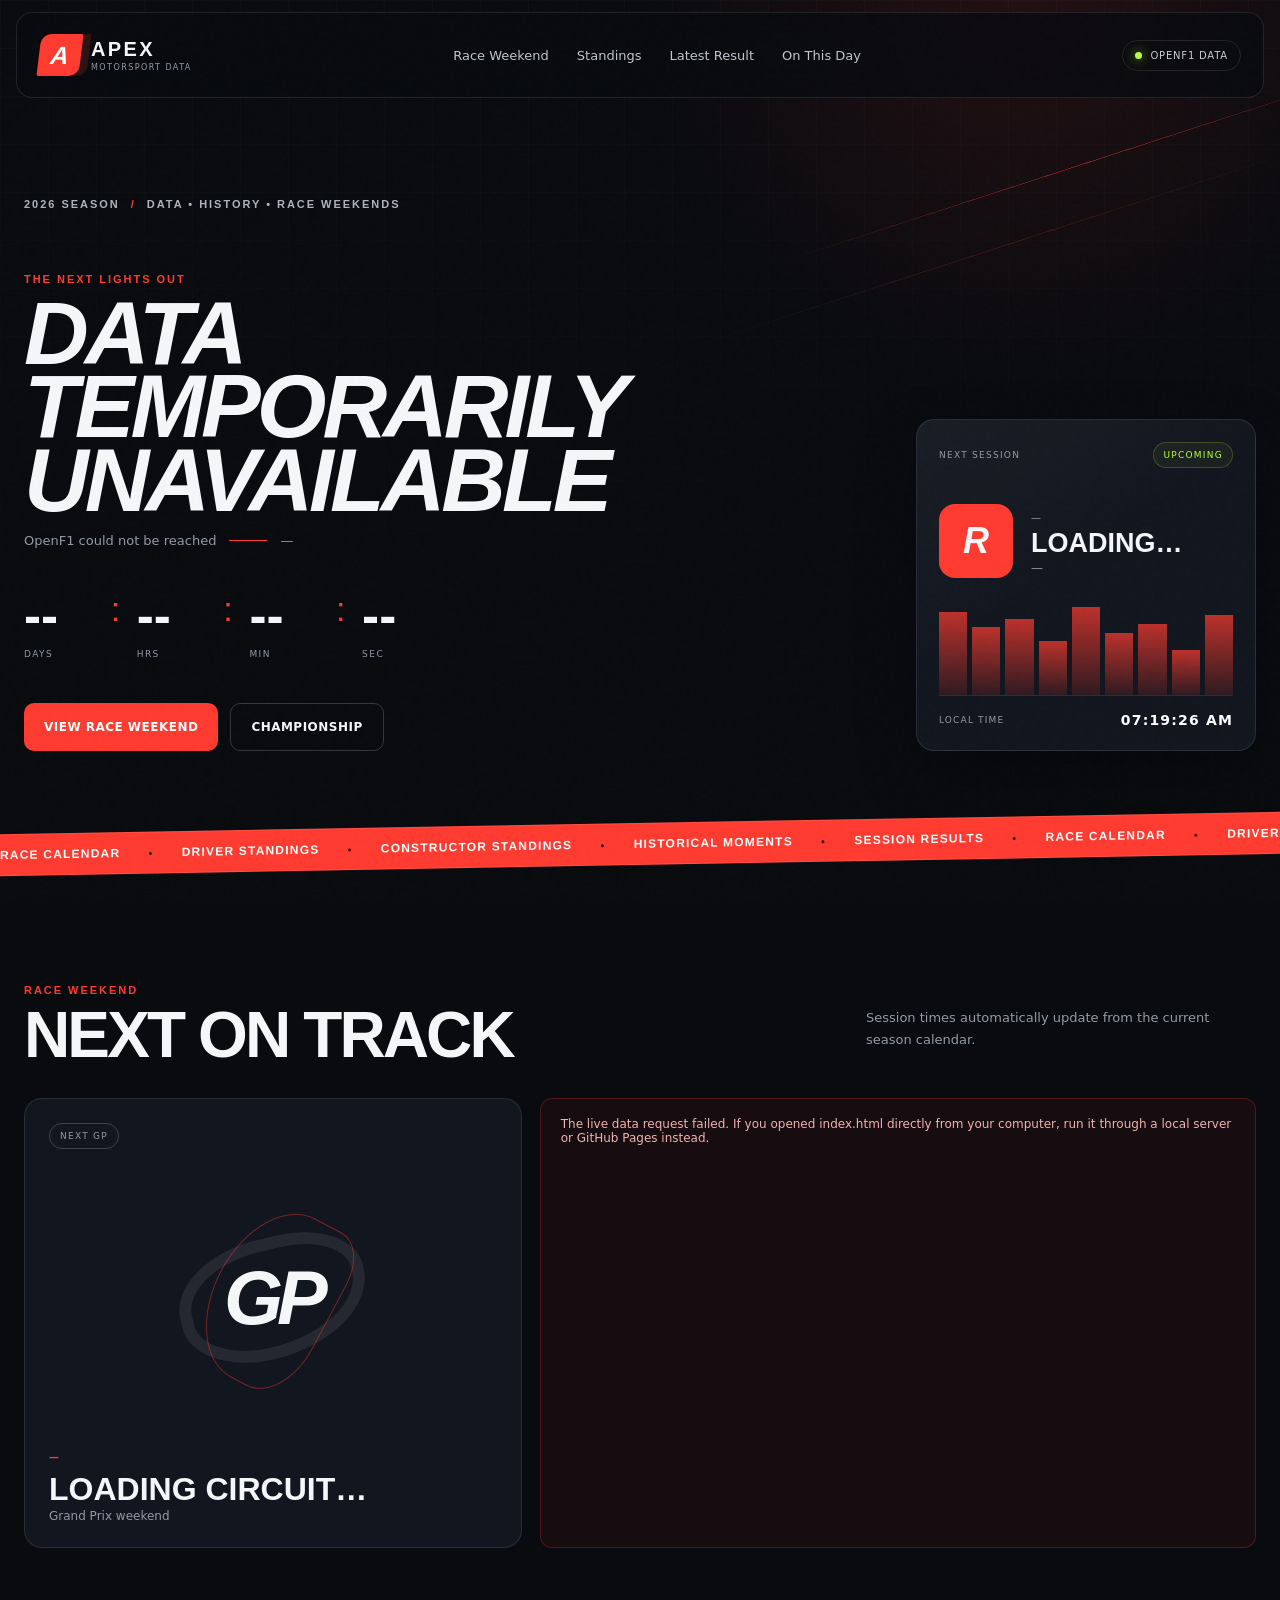
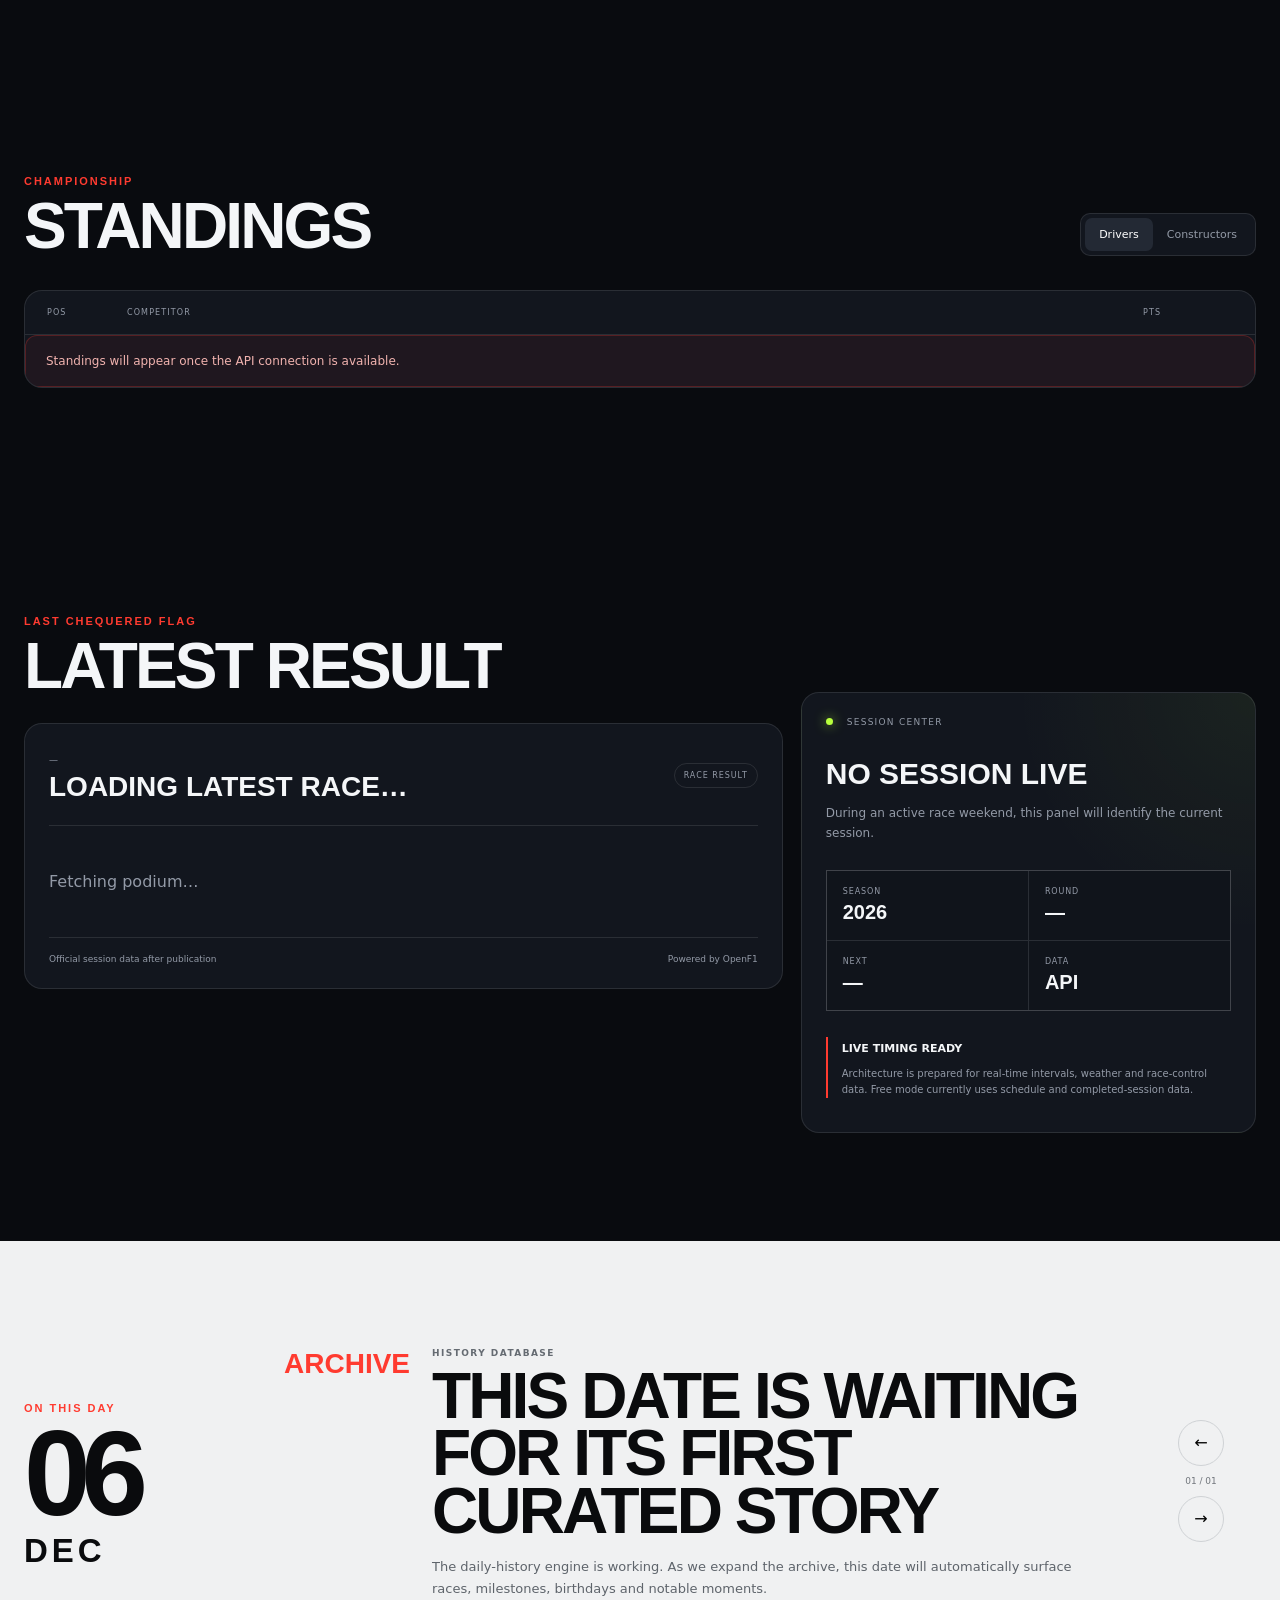
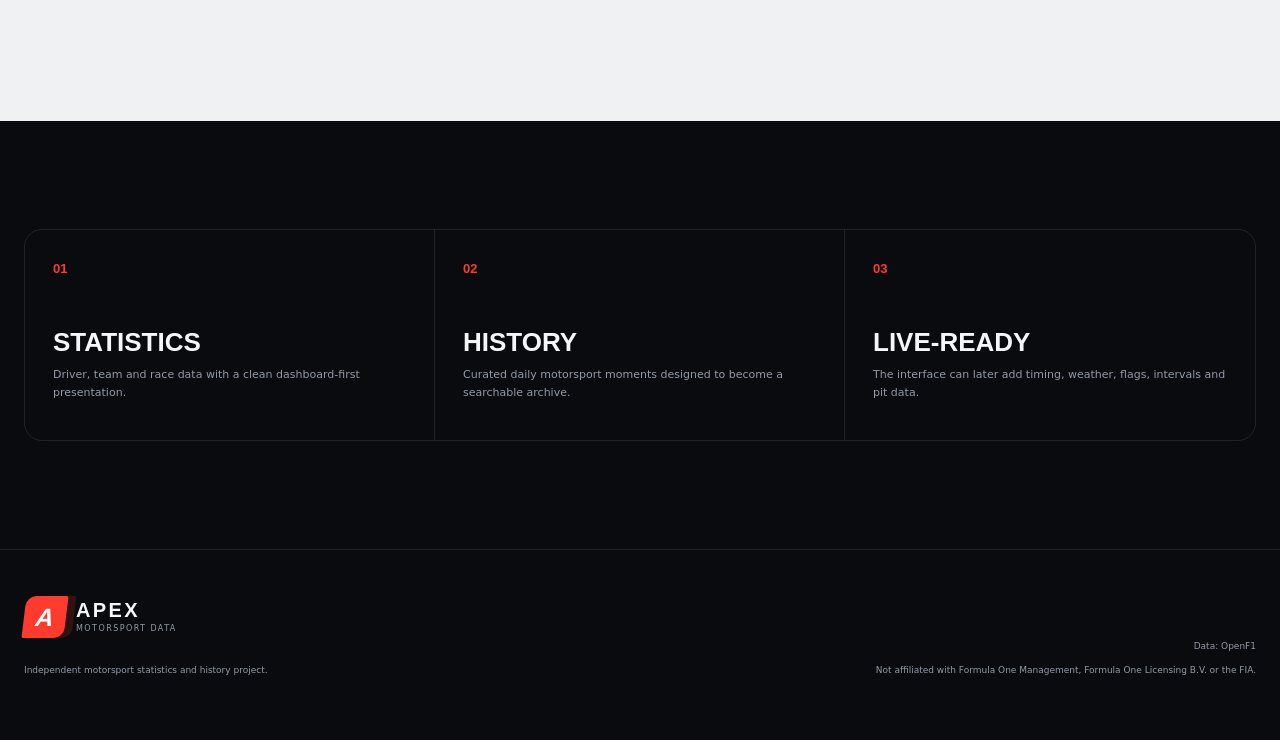
==== index.html @ 089defc7 "Add files via upload" ====
<!DOCTYPE html>
<html lang="en">
<head>
  <meta charset="UTF-8" />
  <meta name="viewport" content="width=device-width, initial-scale=1.0" />
  <meta name="theme-color" content="#090b0f" />
  <meta
    name="description"
    content="A modern independent motorsport statistics, schedule and history dashboard."
  />
  <title>APEX // Motorsport Data</title>

  <link rel="preconnect" href="https://api.openf1.org" crossorigin />
  <link rel="stylesheet" href="style.css" />
</head>

<body>
  <div class="noise" aria-hidden="true"></div>
  <div class="speed-line speed-line-one" aria-hidden="true"></div>
  <div class="speed-line speed-line-two" aria-hidden="true"></div>

  <header class="site-header">
    <a class="brand" href="#top" aria-label="APEX home">
      <span class="brand-mark">A</span>
      <span class="brand-copy">
        <strong>APEX</strong>
        <small>MOTORSPORT DATA</small>
      </span>
    </a>

    <nav class="desktop-nav" aria-label="Primary navigation">
      <a href="#race-weekend">Race Weekend</a>
      <a href="#standings">Standings</a>
      <a href="#latest">Latest Result</a>
      <a href="#history">On This Day</a>
    </nav>

    <div class="header-actions">
      <span class="data-pill">
        <span class="status-dot"></span>
        OPENF1 DATA
      </span>
      <button class="menu-button" id="menuButton" aria-label="Open navigation" aria-expanded="false">
        <span></span><span></span>
      </button>
    </div>
  </header>

  <nav class="mobile-nav" id="mobileNav" aria-label="Mobile navigation">
    <a href="#race-weekend">Race Weekend</a>
    <a href="#standings">Standings</a>
    <a href="#latest">Latest Result</a>
    <a href="#history">On This Day</a>
  </nav>

  <main id="top">
    <section class="hero shell">
      <div class="eyebrow">
        <span>2026 SEASON</span>
        <span class="slash">/</span>
        <span>DATA • HISTORY • RACE WEEKENDS</span>
      </div>

      <div class="hero-grid">
        <div class="hero-copy">
          <p class="kicker">THE NEXT LIGHTS OUT</p>
          <h1 id="nextRaceName">Loading next race…</h1>

          <div class="race-meta">
            <span id="nextRaceLocation">Fetching calendar</span>
            <span class="meta-separator"></span>
            <span id="nextRaceDates">—</span>
          </div>

          <div class="countdown" id="countdown" aria-label="Countdown to next session">
            <div>
              <strong id="days">--</strong>
              <span>DAYS</span>
            </div>
            <i>:</i>
            <div>
              <strong id="hours">--</strong>
              <span>HRS</span>
            </div>
            <i>:</i>
            <div>
              <strong id="minutes">--</strong>
              <span>MIN</span>
            </div>
            <i>:</i>
            <div>
              <strong id="seconds">--</strong>
              <span>SEC</span>
            </div>
          </div>

          <div class="hero-cta-row">
            <a class="button button-primary" href="#race-weekend">View race weekend</a>
            <a class="button button-ghost" href="#standings">Championship</a>
          </div>
        </div>

        <aside class="telemetry-card">
          <div class="telemetry-top">
            <span>NEXT SESSION</span>
            <span class="live-chip" id="sessionState">UPCOMING</span>
          </div>

          <div class="session-feature">
            <span class="session-number" id="nextSessionCode">R</span>
            <div>
              <small id="nextSessionDay">—</small>
              <h2 id="nextSessionName">Loading…</h2>
              <p id="nextSessionTime">—</p>
            </div>
          </div>

          <div class="telemetry-bars" aria-hidden="true">
            <span style="--bar: 91%"></span>
            <span style="--bar: 74%"></span>
            <span style="--bar: 83%"></span>
            <span style="--bar: 59%"></span>
            <span style="--bar: 96%"></span>
            <span style="--bar: 68%"></span>
            <span style="--bar: 78%"></span>
            <span style="--bar: 49%"></span>
            <span style="--bar: 87%"></span>
          </div>

          <div class="telemetry-footer">
            <span>LOCAL TIME</span>
            <strong id="localClock">--:--:--</strong>
          </div>
        </aside>
      </div>
    </section>

    <section class="ticker" aria-label="Site highlights">
      <div class="ticker-track">
        <span>RACE CALENDAR</span><b>●</b>
        <span>DRIVER STANDINGS</span><b>●</b>
        <span>CONSTRUCTOR STANDINGS</span><b>●</b>
        <span>HISTORICAL MOMENTS</span><b>●</b>
        <span>SESSION RESULTS</span><b>●</b>
        <span>RACE CALENDAR</span><b>●</b>
        <span>DRIVER STANDINGS</span><b>●</b>
        <span>CONSTRUCTOR STANDINGS</span><b>●</b>
        <span>HISTORICAL MOMENTS</span><b>●</b>
        <span>SESSION RESULTS</span><b>●</b>
      </div>
    </section>

    <section class="section shell" id="race-weekend">
      <div class="section-heading">
        <div>
          <p class="kicker">RACE WEEKEND</p>
          <h2>Next on track</h2>
        </div>
        <p class="section-intro">
          Session times automatically update from the current season calendar.
        </p>
      </div>

      <div class="weekend-layout">
        <article class="circuit-card">
          <div class="corner-tag">NEXT GP</div>
          <div class="circuit-visual">
            <div class="circuit-ring"></div>
            <div class="circuit-ring circuit-ring-two"></div>
            <span class="circuit-monogram" id="circuitMonogram">GP</span>
          </div>
          <div class="circuit-copy">
            <small id="circuitCountry">—</small>
            <h3 id="circuitName">Loading circuit…</h3>
            <p id="circuitType">Grand Prix weekend</p>
          </div>
        </article>

        <div class="session-list" id="sessionList">
          <div class="skeleton-row"></div>
          <div class="skeleton-row"></div>
          <div class="skeleton-row"></div>
        </div>
      </div>
    </section>

    <section class="section shell" id="standings">
      <div class="section-heading">
        <div>
          <p class="kicker">CHAMPIONSHIP</p>
          <h2>Standings</h2>
        </div>

        <div class="segmented" role="tablist" aria-label="Standings type">
          <button class="segment active" data-tab="drivers" role="tab" aria-selected="true">Drivers</button>
          <button class="segment" data-tab="teams" role="tab" aria-selected="false">Constructors</button>
        </div>
      </div>

      <div class="standings-card">
        <div class="standings-head">
          <span>POS</span>
          <span>COMPETITOR</span>
          <span>PTS</span>
        </div>
        <div id="standingsBody">
          <div class="skeleton-table"></div>
          <div class="skeleton-table"></div>
          <div class="skeleton-table"></div>
          <div class="skeleton-table"></div>
          <div class="skeleton-table"></div>
        </div>
      </div>
    </section>

    <section class="section shell latest-grid" id="latest">
      <div>
        <div class="section-heading compact-heading">
          <div>
            <p class="kicker">LAST CHEQUERED FLAG</p>
            <h2>Latest result</h2>
          </div>
        </div>

        <article class="result-card">
          <div class="result-header">
            <div>
              <small id="latestRaceDate">—</small>
              <h3 id="latestRaceName">Loading latest race…</h3>
            </div>
            <span class="result-label">RACE RESULT</span>
          </div>

          <div class="podium" id="podium">
            <div class="podium-loading">Fetching podium…</div>
          </div>

          <div class="result-footer">
            <span>Official session data after publication</span>
            <span>Powered by OpenF1</span>
          </div>
        </article>
      </div>

      <aside class="live-panel">
        <div class="panel-heading">
          <span class="status-dot"></span>
          <span>SESSION CENTER</span>
        </div>
        <h3 id="centerTitle">No session live</h3>
        <p id="centerCopy">
          During an active race weekend, this panel will identify the current session.
        </p>

        <div class="mini-stat-grid">
          <div>
            <small>SEASON</small>
            <strong id="seasonStat">2026</strong>
          </div>
          <div>
            <small>ROUND</small>
            <strong id="roundStat">—</strong>
          </div>
          <div>
            <small>NEXT</small>
            <strong id="nextStat">—</strong>
          </div>
          <div>
            <small>DATA</small>
            <strong>API</strong>
          </div>
        </div>

        <div class="premium-note">
          <strong>Live timing ready</strong>
          <p>
            Architecture is prepared for real-time intervals, weather and race-control data.
            Free mode currently uses schedule and completed-session data.
          </p>
        </div>
      </aside>
    </section>

    <section class="history-section" id="history">
      <div class="shell history-inner">
        <div class="history-date">
          <p class="kicker">ON THIS DAY</p>
          <strong id="historyDay">30</strong>
          <span id="historyMonth">SEP</span>
        </div>

        <article class="history-story">
          <div class="history-year" id="historyYear">2007</div>
          <div>
            <p class="history-category" id="historyCategory">RACE HISTORY</p>
            <h2 id="historyTitle">A famous Sunday at Fuji</h2>
            <p id="historyDescription">
              Loading a curated moment from motorsport history…
            </p>
          </div>
        </article>

        <div class="history-controls">
          <button id="prevHistory" aria-label="Previous historical story">←</button>
          <span id="historyIndex">01 / 01</span>
          <button id="nextHistory" aria-label="Next historical story">→</button>
        </div>
      </div>
    </section>

    <section class="section shell">
      <div class="feature-strip">
        <article>
          <span>01</span>
          <h3>Statistics</h3>
          <p>Driver, team and race data with a clean dashboard-first presentation.</p>
        </article>
        <article>
          <span>02</span>
          <h3>History</h3>
          <p>Curated daily motorsport moments designed to become a searchable archive.</p>
        </article>
        <article>
          <span>03</span>
          <h3>Live-ready</h3>
          <p>The interface can later add timing, weather, flags, intervals and pit data.</p>
        </article>
      </div>
    </section>

    <!--
      MONETIZATION SLOT:
      Once the site has substantial original content and is approved by an ad network,
      an ad unit can be inserted here without redesigning the page.
    -->
  </main>

  <footer>
    <div class="shell footer-inner">
      <div>
        <a class="brand footer-brand" href="#top">
          <span class="brand-mark">A</span>
          <span class="brand-copy">
            <strong>APEX</strong>
            <small>MOTORSPORT DATA</small>
          </span>
        </a>
        <p>Independent motorsport statistics and history project.</p>
      </div>

      <div class="footer-meta">
        <p>Data: OpenF1</p>
        <p>Not affiliated with Formula One Management, Formula One Licensing B.V. or the FIA.</p>
      </div>
    </div>
  </footer>

  <script src="script.js"></script>
</body>
</html>
---- style.css ----
:root {
  --bg: #090b0f;
  --bg-soft: #0f1218;
  --panel: #12161e;
  --panel-2: #161b24;
  --line: rgba(255,255,255,.10);
  --line-strong: rgba(255,255,255,.18);
  --text: #f4f6f8;
  --muted: #939aa7;
  --accent: #ff3b30;
  --accent-hot: #ff5b50;
  --lime: #b8ff3d;
  --radius: 18px;
  --shell: 1240px;
  --display: "Arial Narrow", "Roboto Condensed", "Helvetica Neue", Arial, sans-serif;
  --body: Inter, ui-sans-serif, system-ui, -apple-system, BlinkMacSystemFont, "Segoe UI", sans-serif;
}

* {
  box-sizing: border-box;
}

html {
  scroll-behavior: smooth;
}

body {
  margin: 0;
  background:
    radial-gradient(circle at 80% 0%, rgba(255,59,48,.10), transparent 24rem),
    var(--bg);
  color: var(--text);
  font-family: var(--body);
  overflow-x: hidden;
}

body::before {
  content: "";
  position: fixed;
  inset: 0;
  pointer-events: none;
  z-index: -2;
  background-image:
    linear-gradient(rgba(255,255,255,.018) 1px, transparent 1px),
    linear-gradient(90deg, rgba(255,255,255,.018) 1px, transparent 1px);
  background-size: 48px 48px;
  mask-image: linear-gradient(to bottom, black, transparent 85%);
}

a {
  color: inherit;
  text-decoration: none;
}

button {
  font: inherit;
}

.shell {
  width: min(var(--shell), calc(100% - 48px));
  margin-inline: auto;
}

.noise {
  position: fixed;
  inset: 0;
  z-index: 20;
  opacity: .02;
  pointer-events: none;
  background-image: url("data:image/svg+xml,%3Csvg viewBox='0 0 180 180' xmlns='http://www.w3.org/2000/svg'%3E%3Cfilter id='n'%3E%3CfeTurbulence type='fractalNoise' baseFrequency='.9' numOctaves='3' stitchTiles='stitch'/%3E%3C/filter%3E%3Crect width='100%25' height='100%25' filter='url(%23n)' opacity='.8'/%3E%3C/svg%3E");
}

.speed-line {
  position: fixed;
  z-index: -1;
  width: 50vw;
  height: 1px;
  right: -10vw;
  background: linear-gradient(90deg, transparent, rgba(255,59,48,.4), transparent);
  transform: rotate(-18deg);
}

.speed-line-one { top: 18vh; }
.speed-line-two { top: 27vh; right: -4vw; opacity: .45; }

.site-header {
  width: min(1380px, calc(100% - 32px));
  height: 86px;
  margin: 12px auto 0;
  padding: 0 22px;
  display: flex;
  align-items: center;
  justify-content: space-between;
  gap: 28px;
  border: 1px solid var(--line);
  border-radius: 16px;
  background: rgba(9,11,15,.76);
  backdrop-filter: blur(18px);
  position: sticky;
  top: 12px;
  z-index: 15;
}

.brand {
  display: inline-flex;
  align-items: center;
  gap: 10px;
}

.brand-mark {
  width: 42px;
  height: 42px;
  display: grid;
  place-items: center;
  border-radius: 10px 2px 10px 2px;
  background: var(--accent);
  color: white;
  font-family: var(--display);
  font-style: italic;
  font-weight: 900;
  font-size: 25px;
  transform: skew(-7deg);
  box-shadow: 8px 0 0 rgba(255,59,48,.16);
}

.brand-copy {
  display: grid;
  line-height: 1;
}

.brand-copy strong {
  font-family: var(--display);
  font-size: 20px;
  letter-spacing: .12em;
}

.brand-copy small {
  color: var(--muted);
  font-size: 8px;
  letter-spacing: .18em;
  margin-top: 5px;
}

.desktop-nav {
  display: flex;
  align-items: center;
  gap: 28px;
  color: #c1c6cf;
  font-size: 13px;
}

.desktop-nav a {
  transition: .2s ease;
}

.desktop-nav a:hover {
  color: white;
}

.header-actions {
  display: flex;
  align-items: center;
  gap: 14px;
}

.data-pill {
  display: inline-flex;
  align-items: center;
  gap: 8px;
  border: 1px solid var(--line);
  border-radius: 99px;
  padding: 9px 12px;
  color: #c8cdd5;
  font-size: 10px;
  letter-spacing: .08em;
}

.status-dot {
  width: 7px;
  height: 7px;
  border-radius: 50%;
  background: var(--lime);
  box-shadow: 0 0 12px rgba(184,255,61,.75);
}

.menu-button {
  display: none;
  width: 42px;
  height: 42px;
  border: 1px solid var(--line);
  border-radius: 10px;
  background: transparent;
}

.menu-button span {
  display: block;
  width: 18px;
  height: 1px;
  background: white;
  margin: 5px auto;
}

.mobile-nav {
  display: none;
}

.hero {
  min-height: 690px;
  display: flex;
  flex-direction: column;
  justify-content: center;
  padding: 100px 0 72px;
}

.eyebrow,
.kicker {
  font-family: var(--display);
  font-size: 11px;
  font-weight: 800;
  letter-spacing: .18em;
}

.eyebrow {
  display: flex;
  gap: 11px;
  color: #aeb4bd;
  margin-bottom: 52px;
}

.eyebrow .slash,
.kicker {
  color: var(--accent);
}

.hero-grid {
  display: grid;
  grid-template-columns: minmax(0, 1.45fr) minmax(340px, .55fr);
  gap: 72px;
  align-items: end;
}

.hero h1,
.section-heading h2,
.history-story h2 {
  font-family: var(--display);
  text-transform: uppercase;
  letter-spacing: -.045em;
}

.hero h1 {
  margin: 12px 0 16px;
  max-width: 860px;
  font-size: clamp(58px, 7vw, 108px);
  line-height: .82;
  font-weight: 900;
  font-style: italic;
}

.race-meta {
  display: flex;
  align-items: center;
  flex-wrap: wrap;
  gap: 13px;
  color: var(--muted);
  font-size: 13px;
}

.meta-separator {
  width: 38px;
  height: 1px;
  background: var(--accent);
}

.countdown {
  display: flex;
  align-items: flex-start;
  gap: clamp(8px, 1.3vw, 18px);
  margin-top: 42px;
}

.countdown div {
  min-width: 70px;
}

.countdown strong {
  display: block;
  font-family: var(--display);
  font-size: clamp(36px, 4vw, 58px);
  line-height: 1;
  font-variant-numeric: tabular-nums;
}

.countdown span {
  color: var(--muted);
  font-size: 9px;
  letter-spacing: .16em;
}

.countdown i {
  color: var(--accent);
  font-style: normal;
  font-family: var(--display);
  font-size: 34px;
}

.hero-cta-row {
  display: flex;
  gap: 12px;
  margin-top: 42px;
}

.button {
  display: inline-flex;
  align-items: center;
  justify-content: center;
  min-height: 48px;
  padding: 0 20px;
  border-radius: 10px;
  font-size: 12px;
  font-weight: 800;
  letter-spacing: .04em;
  text-transform: uppercase;
}

.button-primary {
  background: var(--accent);
  color: white;
}

.button-primary:hover {
  background: var(--accent-hot);
}

.button-ghost {
  border: 1px solid var(--line-strong);
}

.telemetry-card {
  padding: 22px;
  border: 1px solid var(--line);
  border-radius: var(--radius);
  background:
    linear-gradient(145deg, rgba(255,255,255,.035), transparent 45%),
    var(--panel);
  box-shadow: 0 24px 60px rgba(0,0,0,.28);
  overflow: hidden;
}

.telemetry-top,
.telemetry-footer,
.result-header,
.result-footer,
.panel-heading {
  display: flex;
  align-items: center;
  justify-content: space-between;
  gap: 14px;
}

.telemetry-top {
  color: var(--muted);
  font-size: 9px;
  letter-spacing: .14em;
}

.live-chip,
.result-label {
  border: 1px solid rgba(184,255,61,.2);
  color: var(--lime);
  border-radius: 99px;
  padding: 7px 9px;
  background: rgba(184,255,61,.05);
}

.session-feature {
  display: flex;
  gap: 18px;
  align-items: center;
  padding: 36px 0 26px;
}

.session-number {
  width: 74px;
  height: 74px;
  display: grid;
  place-items: center;
  flex: 0 0 74px;
  border-radius: 16px;
  background: var(--accent);
  font-family: var(--display);
  font-size: 36px;
  font-weight: 900;
  font-style: italic;
}

.session-feature small,
.session-feature p {
  color: var(--muted);
}

.session-feature small {
  font-size: 10px;
  letter-spacing: .13em;
}

.session-feature h2 {
  margin: 5px 0 4px;
  font-family: var(--display);
  text-transform: uppercase;
  font-size: 27px;
  line-height: 1;
}

.session-feature p {
  margin: 0;
  font-size: 12px;
}

.telemetry-bars {
  height: 92px;
  display: grid;
  grid-template-columns: repeat(9, 1fr);
  gap: 5px;
  align-items: end;
  border-bottom: 1px solid var(--line);
}

.telemetry-bars span {
  height: var(--bar);
  background: linear-gradient(to top, rgba(255,59,48,.17), var(--accent));
  opacity: .72;
}

.telemetry-footer {
  padding-top: 16px;
  color: var(--muted);
  font-size: 9px;
  letter-spacing: .13em;
}

.telemetry-footer strong {
  color: white;
  font-size: 14px;
  font-variant-numeric: tabular-nums;
}

.ticker {
  overflow: hidden;
  border-block: 1px solid var(--line);
  background: var(--accent);
  color: white;
  transform: skewY(-1deg);
}

.ticker-track {
  width: max-content;
  display: flex;
  align-items: center;
  gap: 28px;
  padding: 13px 0;
  animation: ticker 28s linear infinite;
  font-family: var(--display);
  font-size: 12px;
  font-weight: 900;
  letter-spacing: .1em;
}

.ticker-track b {
  color: #280100;
  font-size: 7px;
}

@keyframes ticker {
  from { transform: translateX(0); }
  to { transform: translateX(-50%); }
}

.section {
  padding: 108px 0;
}

.section-heading {
  display: flex;
  align-items: end;
  justify-content: space-between;
  gap: 30px;
  margin-bottom: 34px;
}

.section-heading h2 {
  margin: 8px 0 0;
  font-size: clamp(40px, 5vw, 70px);
  line-height: .9;
}

.section-intro {
  max-width: 390px;
  color: var(--muted);
  font-size: 13px;
  line-height: 1.7;
}

.weekend-layout {
  display: grid;
  grid-template-columns: .82fr 1.18fr;
  gap: 18px;
}

.circuit-card,
.standings-card,
.result-card,
.live-panel {
  border: 1px solid var(--line);
  border-radius: var(--radius);
  background: var(--panel);
}

.circuit-card {
  min-height: 450px;
  padding: 24px;
  position: relative;
  overflow: hidden;
  display: flex;
  flex-direction: column;
  justify-content: space-between;
}

.corner-tag {
  align-self: flex-start;
  border: 1px solid var(--line-strong);
  border-radius: 99px;
  padding: 7px 10px;
  color: var(--muted);
  font-size: 9px;
  letter-spacing: .14em;
}

.circuit-visual {
  height: 220px;
  display: grid;
  place-items: center;
  position: relative;
}

.circuit-ring {
  position: absolute;
  width: 190px;
  height: 120px;
  border: 12px solid rgba(255,255,255,.08);
  border-radius: 52% 42% 60% 45%;
  transform: rotate(-13deg);
}

.circuit-ring-two {
  width: 118px;
  height: 180px;
  border-width: 1px;
  border-color: rgba(255,59,48,.42);
  border-radius: 62% 30% 44% 62%;
  transform: rotate(28deg);
}

.circuit-monogram {
  position: relative;
  font-family: var(--display);
  font-weight: 900;
  font-style: italic;
  font-size: 76px;
  letter-spacing: -.08em;
}

.circuit-copy small {
  color: var(--accent);
  font-size: 10px;
  font-weight: 900;
  letter-spacing: .14em;
}

.circuit-copy h3 {
  margin: 8px 0 4px;
  font-family: var(--display);
  text-transform: uppercase;
  font-size: 32px;
  line-height: 1;
}

.circuit-copy p {
  margin: 0;
  color: var(--muted);
  font-size: 12px;
}

.session-list {
  display: grid;
  gap: 10px;
}

.session-row {
  min-height: 82px;
  display: grid;
  grid-template-columns: 90px 1fr auto;
  gap: 18px;
  align-items: center;
  padding: 16px 20px;
  border: 1px solid var(--line);
  border-radius: 14px;
  background: var(--panel);
}

.session-row.is-next {
  border-color: rgba(255,59,48,.55);
  background: linear-gradient(90deg, rgba(255,59,48,.10), var(--panel) 34%);
}

.session-date {
  color: var(--muted);
  font-size: 10px;
  letter-spacing: .08em;
}

.session-name {
  font-family: var(--display);
  font-size: 19px;
  font-weight: 800;
  text-transform: uppercase;
}

.session-time {
  text-align: right;
  font-weight: 700;
  font-size: 13px;
}

.session-time small {
  display: block;
  color: var(--muted);
  font-size: 8px;
  letter-spacing: .12em;
  margin-top: 3px;
}

.skeleton-row,
.skeleton-table {
  border-radius: 12px;
  background: linear-gradient(90deg, #11151d 25%, #181d27 50%, #11151d 75%);
  background-size: 200% 100%;
  animation: shimmer 1.4s infinite;
}

.skeleton-row { min-height: 82px; }
.skeleton-table { height: 64px; margin: 1px 0; }

@keyframes shimmer {
  to { background-position: -200% 0; }
}

.segmented {
  display: flex;
  padding: 4px;
  border: 1px solid var(--line);
  border-radius: 10px;
  background: var(--panel);
}

.segment {
  border: 0;
  border-radius: 7px;
  padding: 10px 14px;
  background: transparent;
  color: var(--muted);
  font-size: 11px;
  cursor: pointer;
}

.segment.active {
  background: #232934;
  color: white;
}

.standings-card {
  overflow: hidden;
}

.standings-head,
.standing-row {
  display: grid;
  grid-template-columns: 80px 1fr 90px;
  align-items: center;
}

.standings-head {
  min-height: 44px;
  padding: 0 22px;
  border-bottom: 1px solid var(--line);
  color: var(--muted);
  font-size: 8px;
  letter-spacing: .14em;
}

.standing-row {
  min-height: 68px;
  padding: 0 22px;
  border-bottom: 1px solid rgba(255,255,255,.055);
  transition: .18s ease;
}

.standing-row:last-child {
  border-bottom: 0;
}

.standing-row:hover {
  background: rgba(255,255,255,.025);
}

.position {
  font-family: var(--display);
  font-size: 22px;
  font-weight: 900;
}

.competitor {
  display: flex;
  align-items: center;
  gap: 13px;
  min-width: 0;
}

.team-color {
  width: 4px;
  height: 30px;
  border-radius: 99px;
  background: var(--team-color, var(--accent));
}

.competitor-name {
  min-width: 0;
}

.competitor-name strong {
  display: block;
  font-size: 13px;
  white-space: nowrap;
  overflow: hidden;
  text-overflow: ellipsis;
}

.competitor-name small {
  display: block;
  color: var(--muted);
  font-size: 9px;
  margin-top: 3px;
}

.points {
  text-align: right;
  font-family: var(--display);
  font-size: 20px;
  font-weight: 900;
}

.points small {
  color: var(--muted);
  font-size: 8px;
  margin-left: 2px;
}

.latest-grid {
  display: grid;
  grid-template-columns: 1.25fr .75fr;
  gap: 18px;
  align-items: stretch;
}

.compact-heading {
  margin-bottom: 28px;
}

.result-card {
  padding: 24px;
}

.result-header {
  padding-bottom: 22px;
  border-bottom: 1px solid var(--line);
}

.result-header small {
  color: var(--muted);
  font-size: 9px;
  letter-spacing: .11em;
}

.result-header h3 {
  margin: 4px 0 0;
  font-family: var(--display);
  text-transform: uppercase;
  font-size: 28px;
}

.result-label {
  color: var(--muted);
  border-color: var(--line);
  background: transparent;
  font-size: 8px;
  letter-spacing: .12em;
}

.podium {
  padding: 10px 0;
}

.podium-row {
  display: grid;
  grid-template-columns: 52px 1fr 80px;
  align-items: center;
  min-height: 76px;
  border-bottom: 1px solid var(--line);
}

.podium-row:last-child {
  border-bottom: 0;
}

.podium-position {
  font-family: var(--display);
  font-weight: 900;
  font-size: 25px;
}

.podium-driver strong {
  display: block;
  text-transform: uppercase;
  font-family: var(--display);
  font-size: 19px;
}

.podium-driver small {
  color: var(--muted);
  font-size: 9px;
}

.podium-number {
  justify-self: end;
  color: var(--muted);
  font-family: var(--display);
  font-size: 20px;
}

.podium-loading {
  color: var(--muted);
  padding: 36px 0;
}

.result-footer {
  color: var(--muted);
  font-size: 9px;
  padding-top: 16px;
  border-top: 1px solid var(--line);
}

.live-panel {
  margin-top: 88px;
  padding: 24px;
  background:
    radial-gradient(circle at 100% 0%, rgba(184,255,61,.055), transparent 15rem),
    var(--panel);
}

.panel-heading {
  justify-content: flex-start;
  color: var(--muted);
  font-size: 9px;
  letter-spacing: .14em;
}

.live-panel h3 {
  margin: 30px 0 9px;
  font-family: var(--display);
  text-transform: uppercase;
  font-size: 30px;
}

.live-panel > p {
  color: var(--muted);
  line-height: 1.7;
  font-size: 12px;
}

.mini-stat-grid {
  display: grid;
  grid-template-columns: repeat(2, 1fr);
  gap: 1px;
  background: var(--line);
  margin: 26px 0;
  border: 1px solid var(--line);
}

.mini-stat-grid > div {
  background: #10141b;
  padding: 16px;
}

.mini-stat-grid small {
  display: block;
  color: var(--muted);
  font-size: 8px;
  letter-spacing: .11em;
}

.mini-stat-grid strong {
  display: block;
  margin-top: 5px;
  font-family: var(--display);
  font-size: 20px;
}

.premium-note {
  border-left: 2px solid var(--accent);
  padding-left: 14px;
}

.premium-note strong {
  font-size: 11px;
  text-transform: uppercase;
}

.premium-note p {
  color: var(--muted);
  font-size: 10px;
  line-height: 1.6;
}

.history-section {
  background: #f0f1f2;
  color: #0a0b0d;
  overflow: hidden;
}

.history-inner {
  min-height: 480px;
  display: grid;
  grid-template-columns: 210px 1fr 110px;
  align-items: center;
  gap: 50px;
}

.history-date {
  display: grid;
}

.history-date .kicker {
  margin-bottom: 15px;
}

.history-date strong {
  font-family: var(--display);
  font-size: 120px;
  line-height: .74;
  letter-spacing: -.08em;
}

.history-date > span {
  margin-top: 14px;
  font-family: var(--display);
  font-size: 33px;
  font-weight: 900;
  letter-spacing: .12em;
}

.history-story {
  display: grid;
  grid-template-columns: 120px 1fr;
  gap: 28px;
  align-items: start;
}

.history-year {
  font-family: var(--display);
  font-size: 28px;
  font-weight: 900;
  color: var(--accent);
}

.history-category {
  margin: 0;
  font-size: 9px;
  font-weight: 900;
  letter-spacing: .16em;
  color: #656b72;
}

.history-story h2 {
  margin: 10px 0 16px;
  max-width: 650px;
  font-size: clamp(38px, 5vw, 66px);
  line-height: .9;
}

.history-story > div:last-child > p:last-child {
  max-width: 650px;
  color: #5e646b;
  line-height: 1.7;
  font-size: 13px;
}

.history-controls {
  display: grid;
  gap: 10px;
  justify-items: center;
}

.history-controls button {
  width: 46px;
  height: 46px;
  border: 1px solid #cfd2d5;
  border-radius: 50%;
  background: transparent;
  cursor: pointer;
}

.history-controls button:hover {
  border-color: #0a0b0d;
}

.history-controls span {
  font-size: 9px;
  color: #70757b;
}

.feature-strip {
  display: grid;
  grid-template-columns: repeat(3, 1fr);
  border: 1px solid var(--line);
  border-radius: var(--radius);
  overflow: hidden;
}

.feature-strip article {
  padding: 28px;
  min-height: 210px;
  border-right: 1px solid var(--line);
}

.feature-strip article:last-child {
  border-right: 0;
}

.feature-strip span {
  color: var(--accent);
  font-family: var(--display);
  font-weight: 900;
  font-size: 13px;
}

.feature-strip h3 {
  margin: 50px 0 8px;
  font-family: var(--display);
  text-transform: uppercase;
  font-size: 26px;
}

.feature-strip p {
  margin: 0;
  color: var(--muted);
  font-size: 11px;
  line-height: 1.65;
}

footer {
  border-top: 1px solid var(--line);
  padding: 46px 0 54px;
}

.footer-inner {
  display: flex;
  justify-content: space-between;
  gap: 40px;
  align-items: end;
}

.footer-inner > div > p,
.footer-meta p {
  color: var(--muted);
  font-size: 9px;
  line-height: 1.6;
}

.footer-brand {
  margin-bottom: 16px;
}

.footer-meta {
  max-width: 490px;
  text-align: right;
}

.error-message {
  padding: 18px 20px;
  border: 1px solid rgba(255,59,48,.25);
  border-radius: 12px;
  color: #f1b3af;
  background: rgba(255,59,48,.06);
  font-size: 12px;
}

@media (max-width: 950px) {
  .desktop-nav,
  .data-pill {
    display: none;
  }

  .menu-button {
    display: block;
  }

  .mobile-nav {
    position: fixed;
    z-index: 14;
    top: 108px;
    right: 16px;
    width: min(320px, calc(100% - 32px));
    padding: 10px;
    border: 1px solid var(--line);
    border-radius: 14px;
    background: #0c0f14;
    box-shadow: 0 20px 50px rgba(0,0,0,.4);
  }

  .mobile-nav.open {
    display: grid;
  }

  .mobile-nav a {
    padding: 14px;
    border-bottom: 1px solid var(--line);
    font-size: 13px;
  }

  .mobile-nav a:last-child {
    border-bottom: 0;
  }

  .hero-grid,
  .weekend-layout,
  .latest-grid {
    grid-template-columns: 1fr;
  }

  .hero {
    min-height: auto;
  }

  .telemetry-card {
    max-width: 540px;
  }

  .live-panel {
    margin-top: 0;
  }

  .history-inner {
    grid-template-columns: 150px 1fr;
    padding-block: 70px;
  }

  .history-controls {
    grid-column: 2;
    grid-auto-flow: column;
    justify-content: start;
  }
}

@media (max-width: 680px) {
  .shell {
    width: min(100% - 28px, var(--shell));
  }

  .site-header {
    width: calc(100% - 20px);
    height: 72px;
    margin-top: 8px;
    top: 8px;
    padding-inline: 14px;
  }

  .brand-copy small {
    display: none;
  }

  .hero {
    padding: 72px 0 60px;
  }

  .eyebrow {
    margin-bottom: 32px;
  }

  .hero h1 {
    font-size: clamp(52px, 18vw, 80px);
  }

  .race-meta {
    align-items: flex-start;
    flex-direction: column;
  }

  .meta-separator {
    display: none;
  }

  .countdown {
    gap: 6px;
  }

  .countdown div {
    min-width: 53px;
  }

  .countdown strong {
    font-size: 35px;
  }

  .countdown i {
    font-size: 25px;
  }

  .hero-cta-row {
    flex-direction: column;
  }

  .section {
    padding: 76px 0;
  }

  .section-heading {
    align-items: flex-start;
    flex-direction: column;
  }

  .section-intro {
    margin: 0;
  }

  .session-row {
    grid-template-columns: 70px 1fr;
  }

  .session-time {
    grid-column: 2;
    text-align: left;
    margin-top: -10px;
  }

  .standings-head,
  .standing-row {
    grid-template-columns: 52px 1fr 62px;
    padding-inline: 14px;
  }

  .result-header,
  .result-footer {
    align-items: flex-start;
  }

  .result-header {
    flex-direction: column;
  }

  .result-footer {
    flex-direction: column;
  }

  .history-inner {
    grid-template-columns: 1fr;
    gap: 30px;
  }

  .history-date {
    grid-template-columns: auto auto 1fr;
    gap: 14px;
    align-items: end;
  }

  .history-date .kicker {
    grid-column: 1 / -1;
    margin-bottom: 2px;
  }

  .history-date strong {
    font-size: 78px;
  }

  .history-date > span {
    margin: 0 0 4px;
    font-size: 25px;
  }

  .history-story {
    grid-template-columns: 1fr;
    gap: 10px;
  }

  .history-controls {
    grid-column: 1;
  }

  .feature-strip {
    grid-template-columns: 1fr;
  }

  .feature-strip article {
    border-right: 0;
    border-bottom: 1px solid var(--line);
  }

  .feature-strip article:last-child {
    border-bottom: 0;
  }

  .feature-strip h3 {
    margin-top: 30px;
  }

  .footer-inner {
    align-items: flex-start;
    flex-direction: column;
  }

  .footer-meta {
    text-align: left;
  }
}
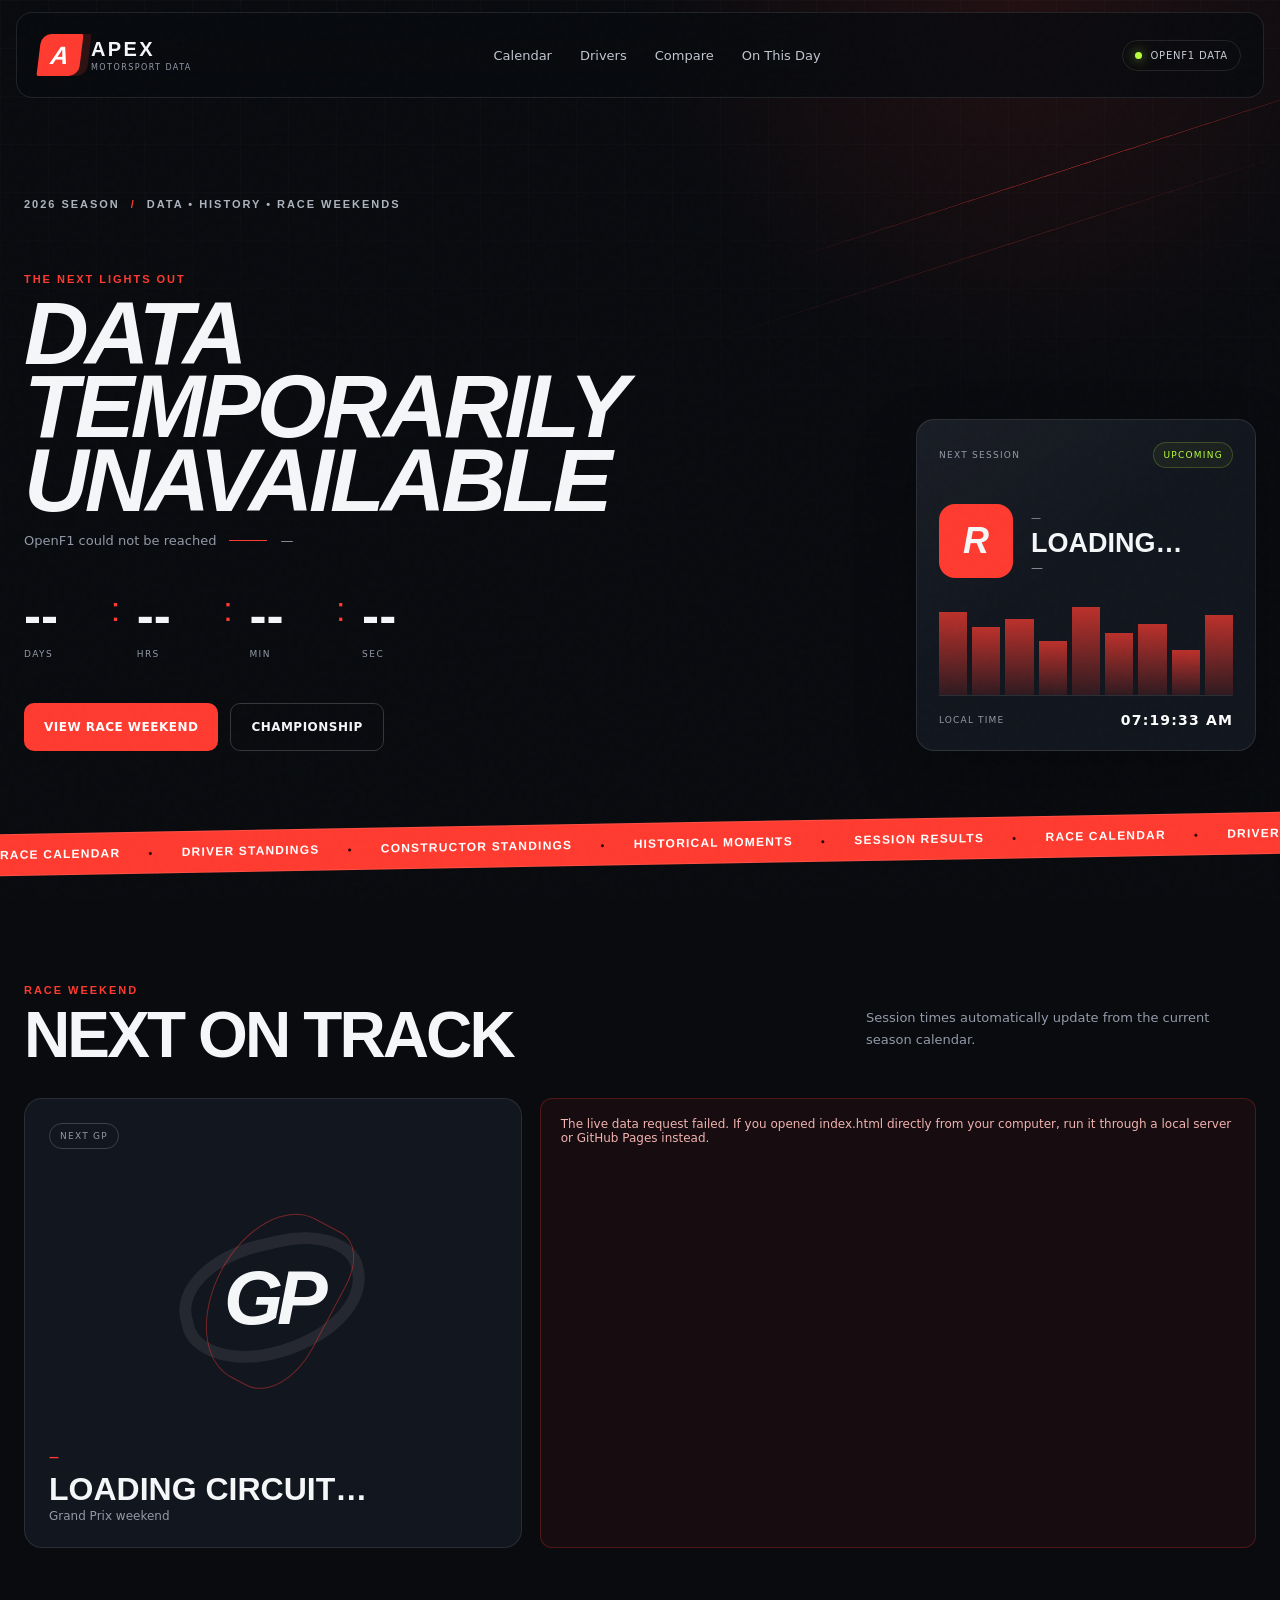
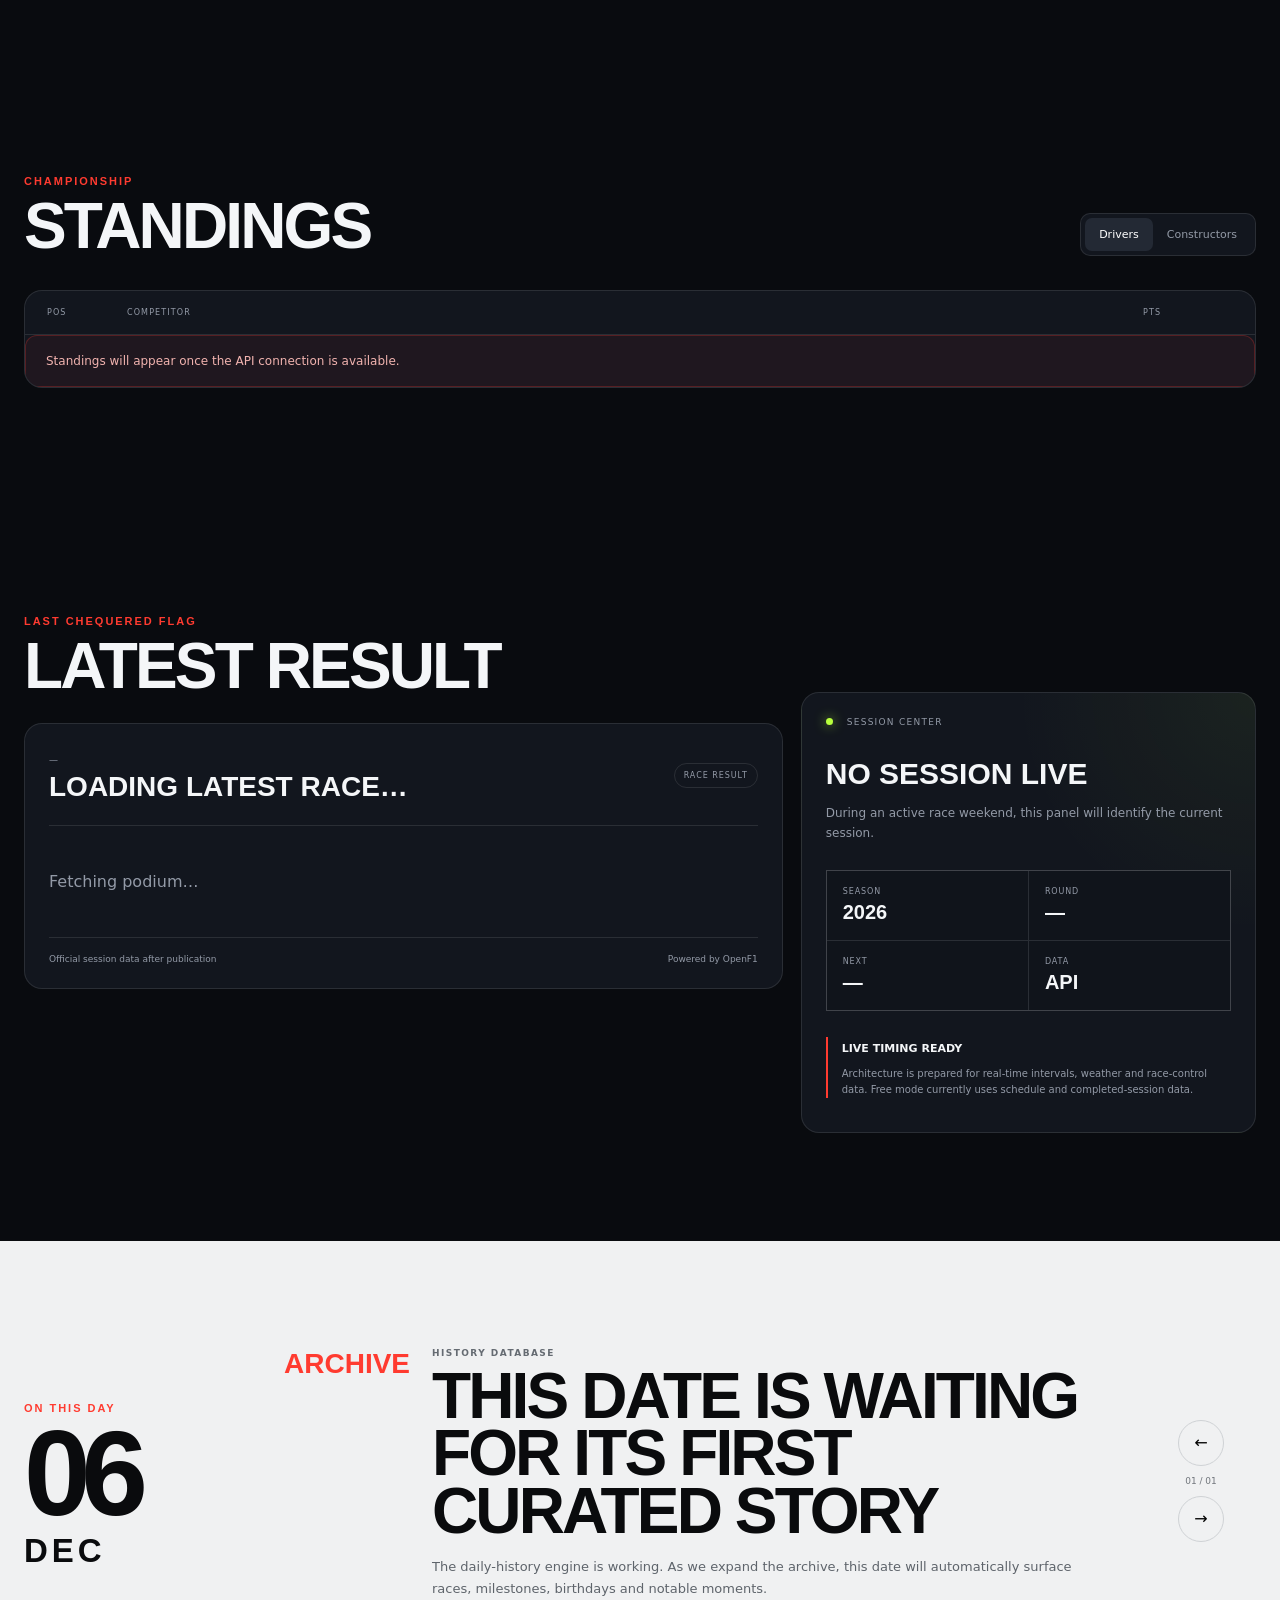
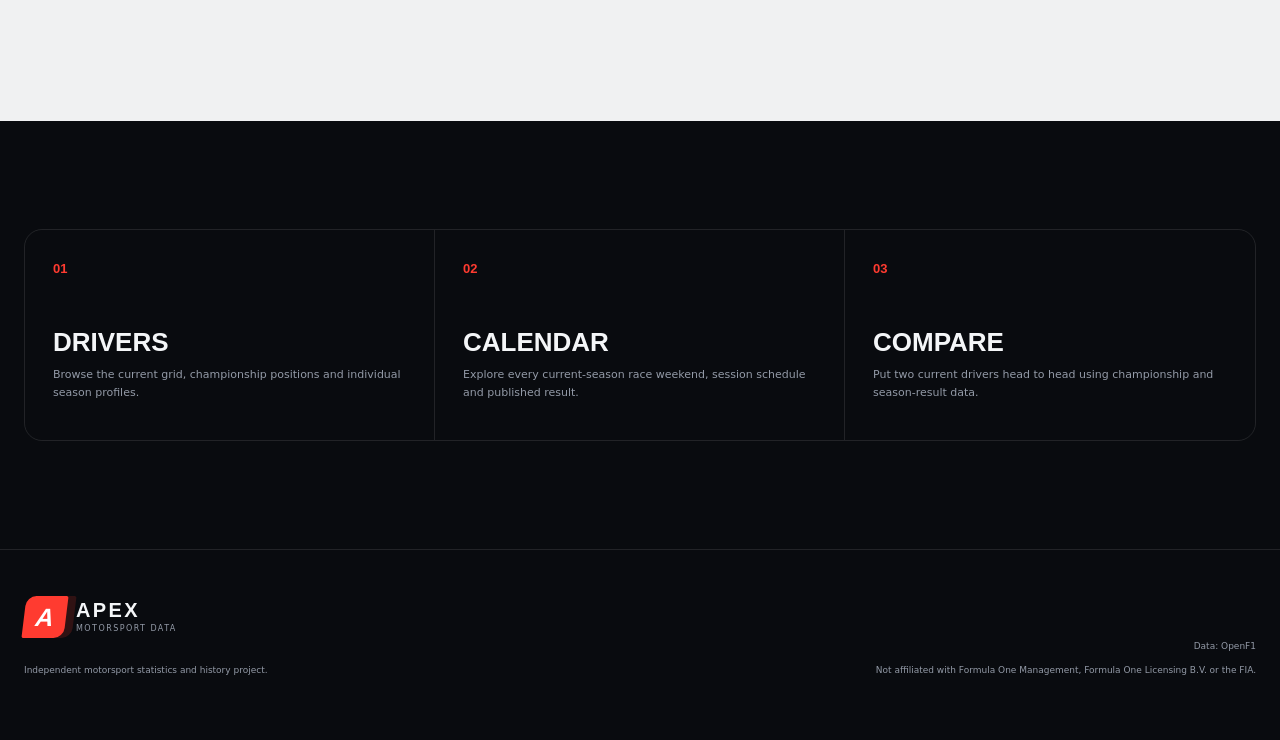
==== commit b6eff1cb: "Add files via upload" ====
--- a/index.html
+++ b/index.html
@@ -29,9 +29,9 @@
     </a>
 
     <nav class="desktop-nav" aria-label="Primary navigation">
-      <a href="#race-weekend">Race Weekend</a>
-      <a href="#standings">Standings</a>
-      <a href="#latest">Latest Result</a>
+      <a href="calendar.html">Calendar</a>
+      <a href="drivers.html">Drivers</a>
+      <a href="compare.html">Compare</a>
       <a href="#history">On This Day</a>
     </nav>
 
@@ -310,21 +310,21 @@
 
     <section class="section shell">
       <div class="feature-strip">
-        <article>
+        <a class="feature-link" href="drivers.html"><article>
           <span>01</span>
-          <h3>Statistics</h3>
-          <p>Driver, team and race data with a clean dashboard-first presentation.</p>
-        </article>
-        <article>
+          <h3>Drivers</h3>
+          <p>Browse the current grid, championship positions and individual season profiles.</p>
+        </article></a>
+        <a class="feature-link" href="calendar.html"><article>
           <span>02</span>
-          <h3>History</h3>
-          <p>Curated daily motorsport moments designed to become a searchable archive.</p>
-        </article>
-        <article>
+          <h3>Calendar</h3>
+          <p>Explore every current-season race weekend, session schedule and published result.</p>
+        </article></a>
+        <a class="feature-link" href="compare.html"><article>
           <span>03</span>
-          <h3>Live-ready</h3>
-          <p>The interface can later add timing, weather, flags, intervals and pit data.</p>
-        </article>
+          <h3>Compare</h3>
+          <p>Put two current drivers head to head using championship and season-result data.</p>
+        </article></a>
       </div>
     </section>
 
--- a/style.css
+++ b/style.css
@@ -1330,3 +1330,545 @@
     text-align: left;
   }
 }
+
+
+/* =========================================================
+   VERSION 2 — MULTI-PAGE EXPERIENCE
+   ========================================================= */
+
+.active-link { color: #fff !important; }
+.active-link::after {
+  content: "";
+  display: block;
+  height: 2px;
+  margin-top: 7px;
+  background: var(--accent);
+}
+
+.page-main { min-height: 75vh; }
+
+.page-hero {
+  padding: 110px 0 68px;
+}
+
+.compact-page-hero {
+  padding-bottom: 44px;
+}
+
+.page-hero h1,
+.race-profile h1,
+.driver-profile h1 {
+  margin: 12px 0 22px;
+  font-family: var(--display);
+  font-size: clamp(62px, 9vw, 128px);
+  line-height: .78;
+  letter-spacing: -.055em;
+  font-style: italic;
+  text-transform: uppercase;
+}
+
+.page-lead {
+  max-width: 620px;
+  color: var(--muted);
+  font-size: 14px;
+  line-height: 1.8;
+}
+
+.page-section { padding: 52px 0 110px; }
+.page-section.no-top { padding-top: 0; }
+
+.page-toolbar,
+.filter-row {
+  display: flex;
+  align-items: center;
+  justify-content: space-between;
+  gap: 24px;
+  margin-bottom: 24px;
+}
+
+.toolbar-label,
+.muted-label {
+  display: block;
+  color: var(--muted);
+  font-size: 9px;
+  letter-spacing: .13em;
+}
+
+.page-toolbar strong {
+  display: block;
+  margin-top: 5px;
+  font-family: var(--display);
+  font-size: 22px;
+}
+
+.legend {
+  display: flex;
+  flex-wrap: wrap;
+  gap: 18px;
+  color: var(--muted);
+  font-size: 10px;
+}
+
+.legend span { display: inline-flex; align-items: center; gap: 7px; }
+.legend-dot { width: 7px; height: 7px; border-radius: 50%; }
+.legend-dot.complete { background: #616975; }
+.legend-dot.current { background: var(--lime); box-shadow: 0 0 8px rgba(184,255,61,.5); }
+.legend-dot.upcoming { background: var(--accent); }
+
+.calendar-grid {
+  display: grid;
+  grid-template-columns: repeat(3, 1fr);
+  gap: 14px;
+}
+
+.round-card {
+  min-height: 310px;
+  padding: 20px;
+  border: 1px solid var(--line);
+  border-radius: var(--radius);
+  background: var(--panel);
+  display: flex;
+  flex-direction: column;
+  position: relative;
+  overflow: hidden;
+  transition: transform .2s ease, border-color .2s ease;
+}
+
+.round-card:hover { transform: translateY(-4px); border-color: rgba(255,255,255,.28); }
+.round-card.race-week { border-color: rgba(184,255,61,.45); }
+.round-card.complete { opacity: .78; }
+
+.round-card::before {
+  content: "";
+  position: absolute;
+  width: 120px;
+  height: 120px;
+  right: -55px;
+  top: -55px;
+  border: 1px solid rgba(255,59,48,.22);
+  border-radius: 50%;
+}
+
+.round-card-top {
+  display: flex;
+  justify-content: space-between;
+  align-items: center;
+}
+
+.round-no {
+  font-family: var(--display);
+  font-size: 14px;
+  font-weight: 900;
+}
+
+.round-status {
+  color: var(--muted);
+  font-size: 8px;
+  letter-spacing: .12em;
+}
+
+.race-week .round-status { color: var(--lime); }
+
+.round-date {
+  display: flex;
+  align-items: end;
+  gap: 8px;
+  margin: 42px 0 32px;
+}
+
+.round-date strong {
+  font-family: var(--display);
+  font-size: 65px;
+  line-height: .72;
+}
+
+.round-date span {
+  color: var(--accent);
+  font-family: var(--display);
+  font-weight: 900;
+  letter-spacing: .1em;
+}
+
+.round-copy { margin-top: auto; }
+.round-copy small { color: var(--accent); font-size: 9px; letter-spacing: .12em; font-weight: 900; }
+.round-copy h2 {
+  margin: 7px 0;
+  max-width: 85%;
+  font-family: var(--display);
+  font-size: 25px;
+  line-height: .95;
+  text-transform: uppercase;
+}
+.round-copy p { margin: 0; color: var(--muted); font-size: 10px; }
+.round-arrow { position: absolute; right: 20px; bottom: 20px; color: var(--muted); }
+
+.search-input,
+.compare-picker select {
+  min-height: 48px;
+  border: 1px solid var(--line);
+  border-radius: 10px;
+  background: var(--panel);
+  color: white;
+  outline: none;
+}
+
+.search-input {
+  width: min(460px, 100%);
+  padding: 0 16px;
+}
+
+.search-input:focus,
+.compare-picker select:focus { border-color: var(--accent); }
+
+.driver-grid {
+  display: grid;
+  grid-template-columns: repeat(4, 1fr);
+  gap: 14px;
+}
+
+.driver-card {
+  min-height: 390px;
+  border: 1px solid var(--line);
+  border-radius: var(--radius);
+  background:
+    linear-gradient(180deg, transparent 60%, color-mix(in srgb, var(--driver-color) 8%, transparent)),
+    var(--panel);
+  overflow: hidden;
+  position: relative;
+  transition: transform .2s ease, border-color .2s ease;
+}
+
+.driver-card:hover {
+  transform: translateY(-4px);
+  border-color: var(--driver-color);
+}
+
+.driver-card::after {
+  content: "";
+  position: absolute;
+  left: 0; right: 0; bottom: 0;
+  height: 3px;
+  background: var(--driver-color);
+}
+
+.driver-card-head {
+  position: absolute;
+  inset: 17px 17px auto 17px;
+  z-index: 2;
+  display: flex;
+  justify-content: space-between;
+}
+
+.driver-position {
+  font-family: var(--display);
+  font-size: 20px;
+  font-weight: 900;
+}
+
+.driver-number {
+  color: var(--muted);
+  font-family: var(--display);
+  font-size: 13px;
+  font-weight: 900;
+}
+
+.driver-photo-wrap {
+  height: 235px;
+  display: flex;
+  align-items: end;
+  justify-content: center;
+  overflow: hidden;
+  background: radial-gradient(circle at 50% 65%, color-mix(in srgb, var(--driver-color) 22%, transparent), transparent 48%);
+}
+
+.driver-photo-wrap img {
+  max-height: 220px;
+  max-width: 95%;
+  object-fit: contain;
+  filter: saturate(.92) contrast(1.05);
+}
+
+.driver-placeholder {
+  font-family: var(--display);
+  font-size: 72px;
+  font-weight: 900;
+  color: rgba(255,255,255,.1);
+  padding-bottom: 40px;
+}
+
+.driver-card-copy { padding: 18px 20px 22px; }
+.driver-card-copy small { color: var(--driver-color); font-size: 9px; font-weight: 900; letter-spacing: .1em; }
+.driver-card-copy h2 {
+  margin: 6px 0 20px;
+  font-family: var(--display);
+  font-size: 26px;
+  line-height: .95;
+  text-transform: uppercase;
+}
+.driver-card-stats { display: flex; align-items: center; justify-content: space-between; color: var(--muted); font-size: 9px; }
+.driver-card-stats b { color: white; font-family: var(--display); font-size: 18px; }
+
+.driver-profile {
+  min-height: 690px;
+  padding: 100px 0 60px;
+  display: grid;
+  grid-template-columns: 1.2fr .8fr;
+  align-items: end;
+  position: relative;
+}
+
+.profile-accent {
+  position: absolute;
+  top: 80px; left: 0;
+  width: 80px; height: 4px;
+  background: var(--driver-color);
+}
+
+.profile-copy { padding-bottom: 30px; }
+.back-link { color: var(--muted); font-size: 11px; display: inline-block; margin-bottom: 70px; }
+.back-link:hover { color: white; }
+.driver-profile h1 strong { color: var(--driver-color, white); }
+.profile-number {
+  color: rgba(255,255,255,.10);
+  position: absolute;
+  top: 90px;
+  right: 0;
+  font-family: var(--display);
+  font-size: clamp(100px,16vw,230px);
+  font-weight: 900;
+  z-index: -1;
+}
+
+.profile-stat-row {
+  display: grid;
+  grid-template-columns: repeat(4,1fr);
+  border: 1px solid var(--line);
+  border-radius: 13px;
+  overflow: hidden;
+  max-width: 740px;
+}
+
+.profile-stat-row > div {
+  padding: 15px;
+  border-right: 1px solid var(--line);
+  background: var(--panel);
+}
+.profile-stat-row > div:last-child { border-right: 0; }
+.profile-stat-row small { display: block; color: var(--muted); font-size: 7px; letter-spacing: .12em; }
+.profile-stat-row strong { display: block; margin-top: 7px; font-family: var(--display); font-size: 17px; text-transform: uppercase; }
+
+.profile-photo {
+  height: 520px;
+  align-self: end;
+  display: flex;
+  align-items: end;
+  justify-content: center;
+  background: radial-gradient(circle at 50% 65%, color-mix(in srgb, var(--driver-color) 22%, transparent), transparent 48%);
+  overflow: hidden;
+}
+.profile-photo img { max-width: 100%; max-height: 500px; object-fit: contain; }
+.profile-photo span { font-family: var(--display); font-size: 100px; color: rgba(255,255,255,.1); }
+
+.recent-results {
+  border: 1px solid var(--line);
+  border-radius: var(--radius);
+  overflow: hidden;
+}
+.recent-result-row {
+  min-height: 70px;
+  padding: 0 20px;
+  display: grid;
+  grid-template-columns: 130px 1fr 100px 24px;
+  align-items: center;
+  gap: 15px;
+  border-bottom: 1px solid var(--line);
+}
+.recent-result-row:last-child { border-bottom: 0; }
+.recent-result-row:hover { background: rgba(255,255,255,.025); }
+.recent-result-row span { color: var(--muted); font-size: 10px; }
+.recent-result-row strong { font-size: 13px; }
+.recent-result-row b { font-family: var(--display); font-size: 19px; }
+.recent-result-row i { color: var(--muted); font-style: normal; }
+
+.race-profile { padding: 100px 0 60px; }
+.race-hero-grid { display: grid; grid-template-columns: 1fr auto; align-items: end; gap: 40px; }
+.race-profile .back-link { margin-bottom: 65px; }
+.race-profile h1 { max-width: 900px; }
+.race-date-block {
+  display: grid;
+  grid-template-columns: 1fr;
+  justify-items: center;
+  padding: 24px 34px;
+  border: 1px solid var(--line);
+  border-radius: var(--radius);
+  background: var(--panel);
+}
+.race-date-block span { color: var(--accent); font-family: var(--display); font-weight: 900; letter-spacing: .14em; }
+.race-date-block strong { font-family: var(--display); font-size: 46px; line-height: 1; }
+.race-date-block i { color: var(--muted); font-style: normal; }
+
+.race-page-grid { display: grid; grid-template-columns: 1.15fr .85fr; gap: 18px; }
+.subsection-title h2 { margin: 7px 0 22px; font-family: var(--display); text-transform: uppercase; font-size: 38px; }
+
+.race-session-stack,
+.race-result-card {
+  border: 1px solid var(--line);
+  border-radius: var(--radius);
+  overflow: hidden;
+}
+
+.race-session-item {
+  min-height: 84px;
+  padding: 15px 18px;
+  display: grid;
+  grid-template-columns: 1fr 1fr 90px;
+  align-items: center;
+  gap: 15px;
+  border-bottom: 1px solid var(--line);
+  background: var(--panel);
+}
+.race-session-item:last-child { border-bottom: 0; }
+.race-session-item.live-session { background: rgba(184,255,61,.04); }
+.race-session-item small { color: var(--muted); display:block; font-size:8px; }
+.race-session-item strong { display:block; margin-top:5px; text-transform:uppercase; font-family:var(--display); font-size:18px; }
+.race-session-item > span { color: var(--muted); font-size: 10px; }
+.race-session-item > b { justify-self:end; color: var(--muted); font-size:8px; letter-spacing:.08em; }
+.race-session-item.live-session > b { color: var(--lime); }
+
+.race-finisher {
+  min-height: 64px;
+  padding: 0 15px;
+  display: grid;
+  grid-template-columns: 36px 4px 1fr 68px;
+  align-items: center;
+  gap: 11px;
+  border-bottom: 1px solid var(--line);
+  background: var(--panel);
+}
+.race-finisher:last-child { border-bottom:0; }
+.race-finisher:hover { background: rgba(255,255,255,.025); }
+.race-finisher > span { font-family:var(--display); font-size:18px; font-weight:900; }
+.race-finisher > i { height:28px; background:var(--driver-color); border-radius:99px; }
+.race-finisher strong { display:block; font-size:11px; }
+.race-finisher small { display:block; color:var(--muted); font-size:8px; margin-top:3px; }
+.race-finisher > b { justify-self:end; font-size:9px; color:var(--muted); }
+
+.future-result { padding: 34px; background: var(--panel); }
+.future-result span { color:var(--accent); font-size:9px; font-weight:900; letter-spacing:.12em; }
+.future-result p { color:var(--muted); line-height:1.7; font-size:11px; }
+
+.compare-picker {
+  display: grid;
+  grid-template-columns: 1fr 70px 1fr;
+  align-items: end;
+  gap: 15px;
+  margin-bottom: 22px;
+}
+.compare-picker label { color:var(--muted); font-size:8px; letter-spacing:.13em; }
+.compare-picker select { width:100%; display:block; margin-top:8px; padding:0 13px; }
+.compare-picker > span {
+  height:48px;
+  display:grid;
+  place-items:center;
+  color:var(--accent);
+  font-family:var(--display);
+  font-size:20px;
+  font-weight:900;
+}
+
+.comparison-board {
+  min-height: 540px;
+  display:grid;
+  grid-template-columns: 1fr .8fr 1fr;
+  border:1px solid var(--line);
+  border-radius:var(--radius);
+  overflow:hidden;
+  background:var(--panel);
+}
+
+.compare-driver {
+  padding:22px;
+  display:flex;
+  flex-direction:column;
+  position:relative;
+  overflow:hidden;
+  background: radial-gradient(circle at 50% 50%, color-mix(in srgb, var(--driver-color) 17%, transparent), transparent 48%);
+}
+.compare-driver.right { text-align:right; align-items:flex-end; }
+.compare-driver > span { font-family:var(--display); font-size:20px; font-weight:900; color:var(--driver-color); }
+.compare-driver img { height:300px; max-width:100%; object-fit:contain; margin:auto auto 5px; }
+.compare-driver small { color:var(--driver-color); font-size:8px; font-weight:900; letter-spacing:.1em; }
+.compare-driver h2 { margin:6px 0 0; font-family:var(--display); font-size:29px; line-height:.95; text-transform:uppercase; }
+
+.compare-metrics {
+  border-inline:1px solid var(--line);
+  align-self:stretch;
+  display:flex;
+  flex-direction:column;
+  justify-content:center;
+}
+.compare-row {
+  min-height:58px;
+  display:grid;
+  grid-template-columns:1fr 1.3fr 1fr;
+  align-items:center;
+  text-align:center;
+  border-bottom:1px solid var(--line);
+}
+.compare-row:last-child { border-bottom:0; }
+.compare-row strong { font-family:var(--display); font-size:20px; }
+.compare-row span { color:var(--muted); font-size:8px; text-transform:uppercase; letter-spacing:.08em; }
+
+.page-loader {
+  min-height: 120px;
+  display: grid;
+  place-items: center;
+  color: var(--muted);
+  border: 1px solid var(--line);
+  border-radius: 12px;
+  font-size: 11px;
+}
+
+.feature-strip > .feature-link { display:block; }
+.feature-strip > .feature-link article { height:100%; }
+.feature-strip > .feature-link:not(:last-child) article { border-right:1px solid var(--line); }
+.feature-strip > .feature-link:hover { background:rgba(255,255,255,.025); }
+
+@media(max-width:1000px) {
+  .calendar-grid { grid-template-columns:repeat(2,1fr); }
+  .driver-grid { grid-template-columns:repeat(3,1fr); }
+  .driver-profile { grid-template-columns:1fr 360px; }
+  .profile-stat-row { grid-template-columns:repeat(2,1fr); }
+  .profile-stat-row > div:nth-child(2) { border-right:0; }
+  .profile-stat-row > div:nth-child(-n+2) { border-bottom:1px solid var(--line); }
+  .comparison-board { grid-template-columns:1fr 1fr; }
+  .compare-metrics { grid-column:1/-1; grid-row:2; border-inline:0; border-top:1px solid var(--line); }
+}
+
+@media(max-width:720px) {
+  .page-hero { padding-top:76px; }
+  .page-toolbar,.filter-row { align-items:flex-start; flex-direction:column; }
+  .calendar-grid,.driver-grid { grid-template-columns:1fr; }
+  .round-card { min-height:260px; }
+  .driver-card { min-height:360px; }
+  .driver-profile { grid-template-columns:1fr; padding-top:75px; }
+  .profile-copy { padding-bottom:0; }
+  .profile-photo { height:390px; }
+  .profile-stat-row { grid-template-columns:repeat(2,1fr); }
+  .back-link { margin-bottom:48px; }
+  .recent-result-row { grid-template-columns:90px 1fr 55px 18px; padding-inline:12px; gap:8px; }
+  .race-hero-grid,.race-page-grid { grid-template-columns:1fr; }
+  .race-date-block { grid-template-columns:auto auto auto auto; justify-content:start; align-items:center; gap:10px; width:max-content; }
+  .race-date-block span { grid-column:1/-1; }
+  .race-date-block strong { font-size:35px; }
+  .race-session-item { grid-template-columns:1fr auto; }
+  .race-session-item > span { grid-column:1; }
+  .race-session-item > b { grid-column:2; grid-row:1/-1; }
+  .compare-picker { grid-template-columns:1fr; }
+  .compare-picker > span { height:28px; }
+  .comparison-board { grid-template-columns:1fr 1fr; }
+  .compare-driver { padding:14px; min-width:0; }
+  .compare-driver img { height:190px; }
+  .compare-driver h2 { font-size:21px; word-break:normal; }
+  .compare-metrics { grid-column:1/-1; }
+}
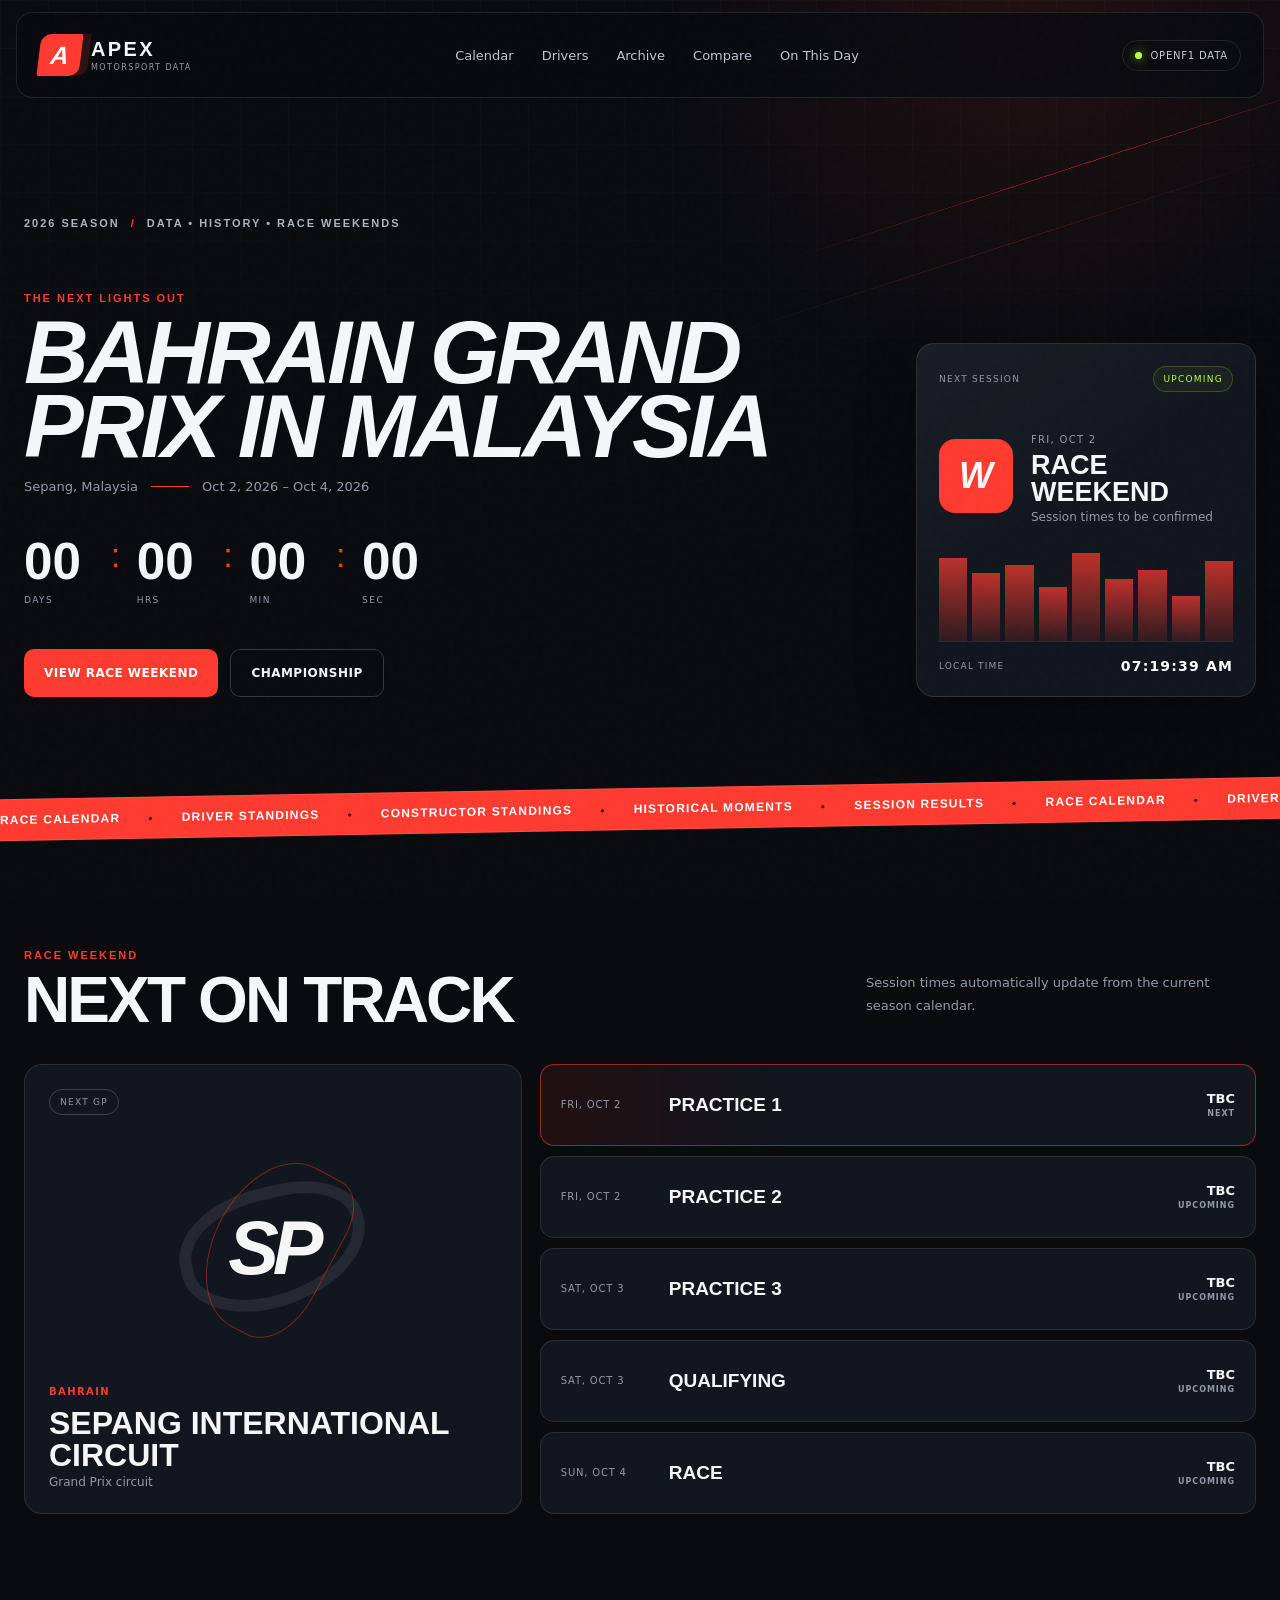
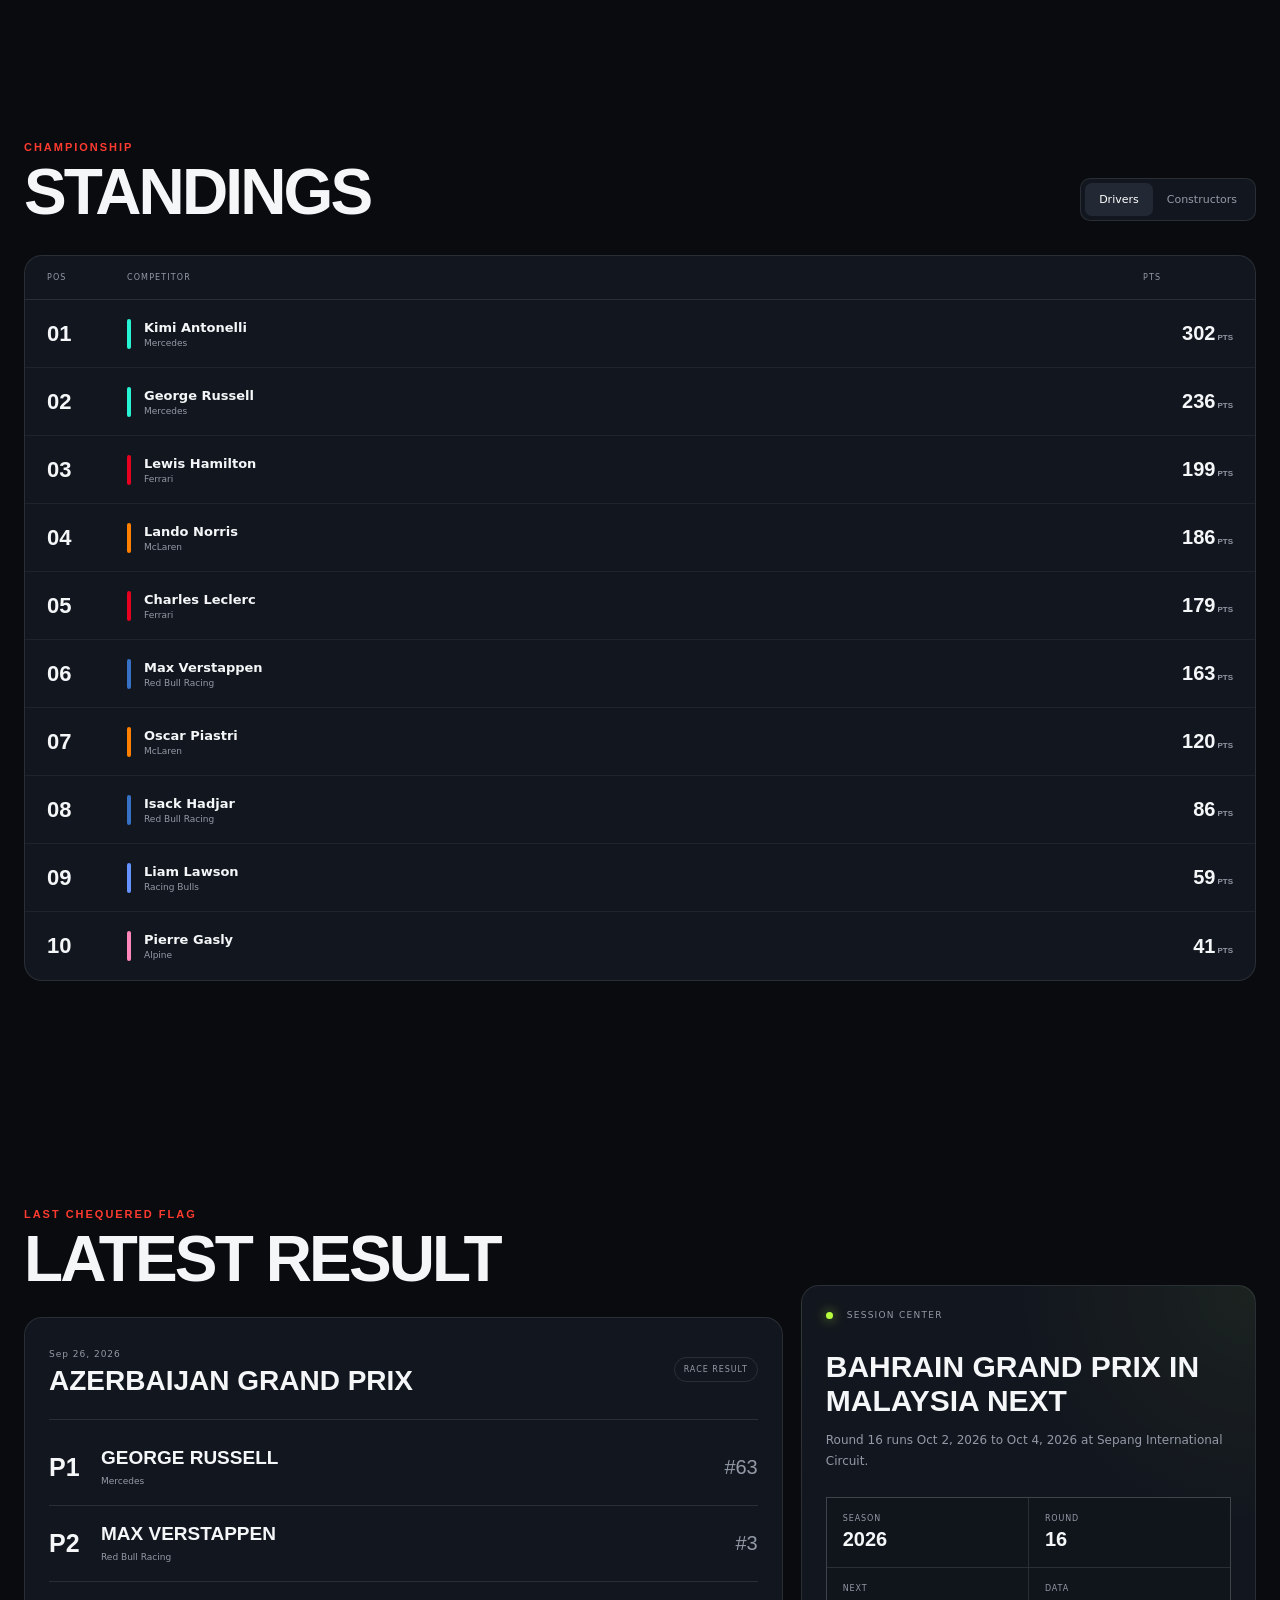
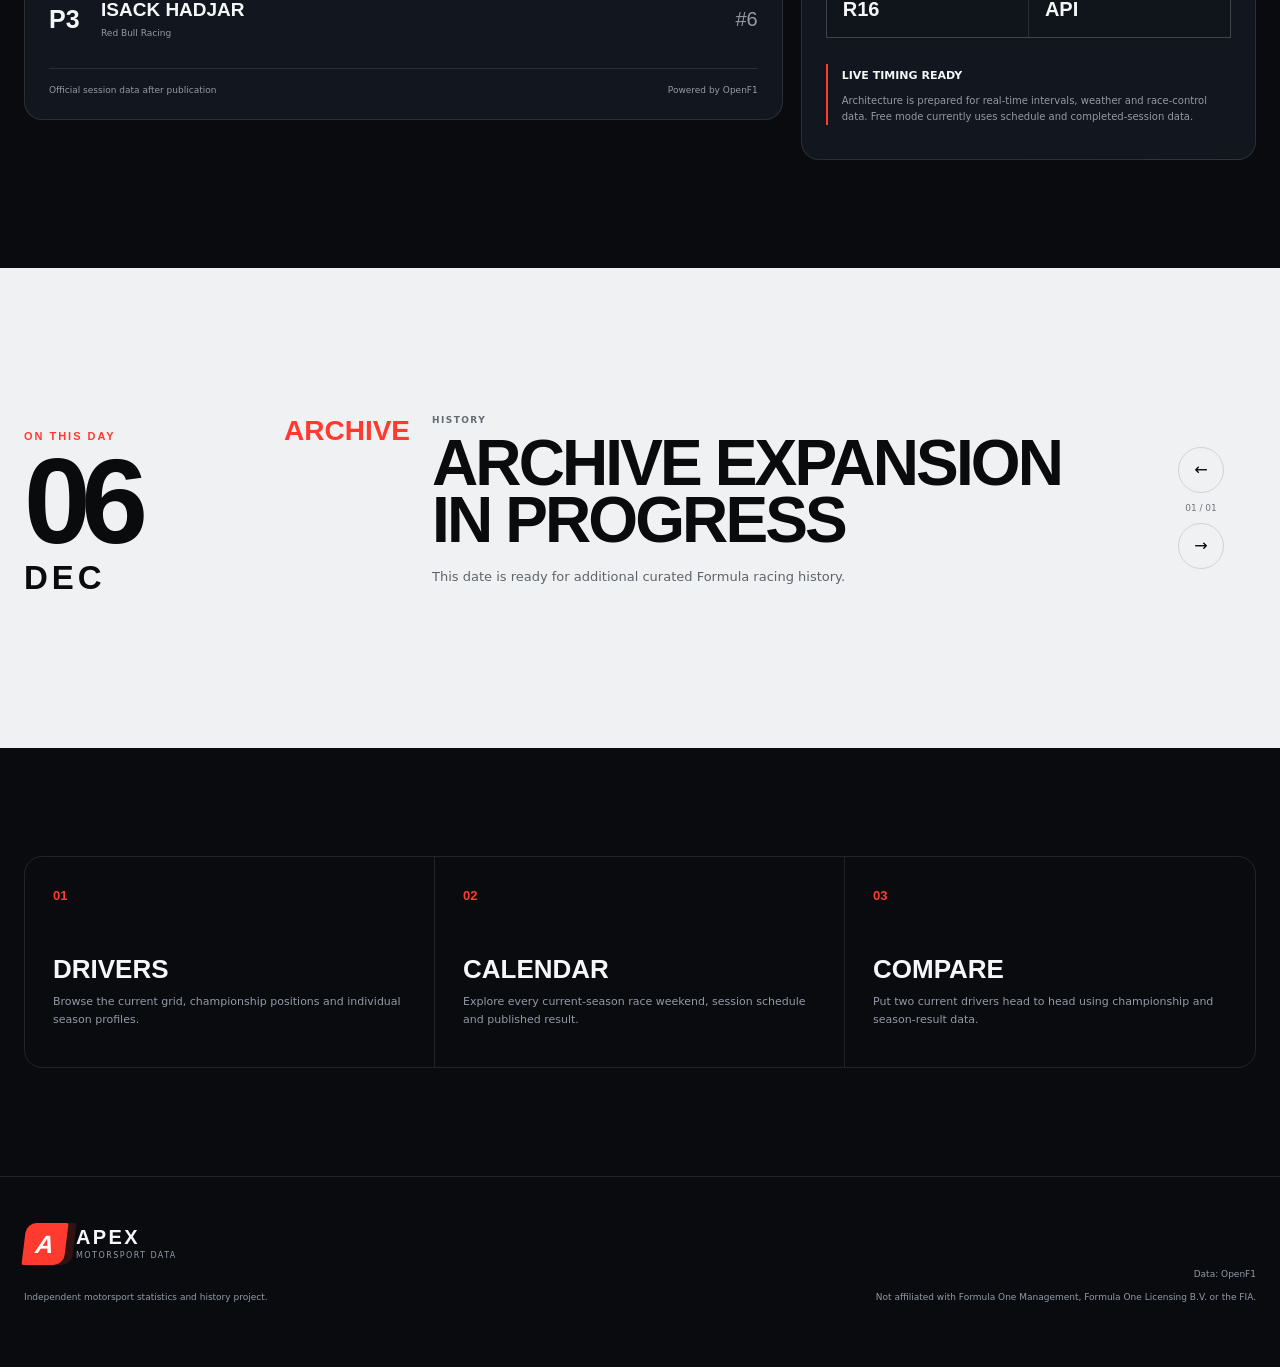
==== commit f3b6a194: "Add files via upload" ====
--- a/index.html
+++ b/index.html
@@ -31,6 +31,7 @@
     <nav class="desktop-nav" aria-label="Primary navigation">
       <a href="calendar.html">Calendar</a>
       <a href="drivers.html">Drivers</a>
+      <a href="archive.html">Archive</a>
       <a href="compare.html">Compare</a>
       <a href="#history">On This Day</a>
     </nav>
@@ -355,6 +356,9 @@
     </div>
   </footer>
 
+  <script src="current-snapshot.js"></script>
+  <script src="history-data.js"></script>
+  <script src="current-data.js"></script>
   <script src="script.js"></script>
 </body>
 </html>
--- a/style.css
+++ b/style.css
@@ -1872,3 +1872,344 @@
   .compare-driver h2 { font-size:21px; word-break:normal; }
   .compare-metrics { grid-column:1/-1; }
 }
+
+
+/* =========================================================
+   VERSION 3 — HISTORICAL ARCHIVE / SOURCE ARCHITECTURE
+   ========================================================= */
+
+.archive-hero {
+  min-height: 530px;
+  padding: 110px 0 70px;
+  display: grid;
+  grid-template-columns: 1.1fr .9fr;
+  align-items: end;
+  gap: 60px;
+}
+
+.archive-hero h1 {
+  margin: 14px 0 0;
+  font-family: var(--display);
+  font-size: clamp(88px, 13vw, 190px);
+  line-height: .68;
+  letter-spacing: -.07em;
+  font-style: italic;
+}
+
+.archive-hero h1 span {
+  color: var(--accent);
+  font-size: .43em;
+  letter-spacing: -.04em;
+}
+
+.archive-intro {
+  max-width: 520px;
+  padding-bottom: 10px;
+}
+
+.archive-intro > p {
+  color: var(--muted);
+  line-height: 1.9;
+  font-size: 13px;
+}
+
+.archive-status {
+  margin-top: 28px;
+  min-height: 52px;
+  display: flex;
+  align-items: center;
+  gap: 10px;
+  padding: 0 15px;
+  border: 1px solid var(--line);
+  border-radius: 11px;
+  background: var(--panel);
+}
+
+.archive-status strong {
+  font-size: 10px;
+  letter-spacing: .04em;
+}
+
+.archive-status small {
+  margin-left: auto;
+  color: var(--muted);
+  font-size: 8px;
+}
+
+.muted-dot {
+  background: #626a76;
+  box-shadow: none;
+}
+
+.archive-controls {
+  padding-bottom: 28px;
+}
+
+.decade-tabs {
+  display: flex;
+  gap: 7px;
+  overflow-x: auto;
+  padding-bottom: 5px;
+}
+
+.decade-tabs button {
+  flex: 0 0 auto;
+  min-height: 39px;
+  padding: 0 14px;
+  border: 1px solid var(--line);
+  border-radius: 99px;
+  background: transparent;
+  color: var(--muted);
+  font-size: 9px;
+  cursor: pointer;
+}
+
+.decade-tabs button.active,
+.decade-tabs button:hover {
+  background: var(--accent);
+  border-color: var(--accent);
+  color: white;
+}
+
+.season-archive-grid {
+  display: grid;
+  grid-template-columns: repeat(5, 1fr);
+  gap: 10px;
+}
+
+.season-card {
+  min-height: 180px;
+  padding: 17px;
+  border: 1px solid var(--line);
+  border-radius: 14px;
+  background: var(--panel);
+  display: flex;
+  flex-direction: column;
+  position: relative;
+  transition: .18s ease;
+}
+
+.season-card:hover {
+  transform: translateY(-3px);
+  border-color: rgba(255,255,255,.28);
+}
+
+.current-season-card {
+  border-color: rgba(255,59,48,.55);
+  background: linear-gradient(145deg, rgba(255,59,48,.11), var(--panel) 55%);
+}
+
+.season-year {
+  font-family: var(--display);
+  font-size: 40px;
+  line-height: 1;
+  font-weight: 900;
+}
+
+.season-card small {
+  color: var(--muted);
+  font-size: 8px;
+  margin-top: 5px;
+}
+
+.season-line {
+  height: 1px;
+  margin: auto 0 13px;
+  background: linear-gradient(90deg, var(--accent), transparent);
+}
+
+.season-card strong {
+  font-size: 8px;
+  letter-spacing: .1em;
+}
+
+.season-card i {
+  position: absolute;
+  right: 16px;
+  bottom: 14px;
+  color: var(--muted);
+  font-style: normal;
+}
+
+.historical-season-hero {
+  padding: 100px 0 70px;
+}
+
+.historical-season-hero .back-link {
+  margin-bottom: 55px;
+}
+
+.historical-season-hero h1 {
+  margin: 10px 0 18px;
+  font-family: var(--display);
+  font-size: clamp(110px, 18vw, 250px);
+  line-height: .7;
+  font-style: italic;
+  letter-spacing: -.07em;
+}
+
+.historical-placeholder {
+  max-width: 850px;
+  padding: 34px;
+  border: 1px solid var(--line);
+  border-radius: var(--radius);
+  background: var(--panel);
+}
+
+.historical-placeholder h2 {
+  margin: 10px 0;
+  font-family: var(--display);
+  text-transform: uppercase;
+  font-size: 38px;
+}
+
+.historical-placeholder p:last-child {
+  color: var(--muted);
+  line-height: 1.8;
+  font-size: 12px;
+}
+
+.historical-placeholder code {
+  color: white;
+  background: rgba(255,255,255,.06);
+  padding: 2px 5px;
+  border-radius: 4px;
+}
+
+.historical-kpis {
+  display: grid;
+  grid-template-columns: repeat(4,1fr);
+  border: 1px solid var(--line);
+  border-radius: var(--radius);
+  overflow: hidden;
+  margin-bottom: 45px;
+}
+
+.historical-kpis > div {
+  padding: 20px;
+  background: var(--panel);
+  border-right: 1px solid var(--line);
+}
+
+.historical-kpis > div:last-child { border-right: 0; }
+.historical-kpis small { display:block; color:var(--muted); font-size:8px; letter-spacing:.11em; }
+.historical-kpis strong { display:block; margin-top:8px; font-family:var(--display); font-size:22px; text-transform:uppercase; }
+
+.historical-season-grid {
+  display: grid;
+  grid-template-columns: 1fr 1fr;
+  gap: 18px;
+}
+
+.history-table {
+  border: 1px solid var(--line);
+  border-radius: var(--radius);
+  overflow: hidden;
+}
+
+.history-table-row {
+  min-height: 62px;
+  padding: 0 15px;
+  display: grid;
+  grid-template-columns: 44px 1fr 1fr 85px;
+  align-items: center;
+  gap: 10px;
+  border-bottom: 1px solid var(--line);
+  background: var(--panel);
+}
+
+.history-table-row:last-child { border-bottom: 0; }
+.history-table-row > span { font-family:var(--display); font-size:18px; font-weight:900; }
+.history-table-row > strong { font-size:11px; }
+.history-table-row > small { color:var(--muted); font-size:8px; }
+.history-table-row > b { text-align:right; font-size:9px; }
+
+.source-grid {
+  display: grid;
+  grid-template-columns: repeat(2,1fr);
+  gap: 14px;
+}
+
+.source-card {
+  min-height: 310px;
+  padding: 25px;
+  border: 1px solid var(--line);
+  border-radius: var(--radius);
+  background: var(--panel);
+  position: relative;
+}
+
+.source-index {
+  position: absolute;
+  top: 22px;
+  right: 22px;
+  color: rgba(255,255,255,.12);
+  font-family: var(--display);
+  font-size: 48px;
+  font-weight: 900;
+}
+
+.source-card h2,
+.attribution-block h2 {
+  margin: 46px 0 13px;
+  font-family: var(--display);
+  font-size: 38px;
+  text-transform: uppercase;
+}
+
+.source-card > p:not(.kicker) {
+  color: #c8cdd5;
+  max-width: 500px;
+  line-height: 1.7;
+  font-size: 12px;
+}
+
+.source-card small {
+  position: absolute;
+  left: 25px;
+  right: 25px;
+  bottom: 24px;
+  color: var(--muted);
+  line-height: 1.6;
+  font-size: 9px;
+}
+
+.attribution-block {
+  margin-top: 18px;
+  padding: 35px;
+  border-left: 3px solid var(--accent);
+  background: rgba(255,255,255,.025);
+}
+
+.attribution-block h2 {
+  margin-top: 10px;
+}
+
+.attribution-block p:not(.kicker) {
+  max-width: 850px;
+  color: var(--muted);
+  line-height: 1.8;
+  font-size: 12px;
+}
+
+@media(max-width:1000px) {
+  .season-archive-grid { grid-template-columns: repeat(4,1fr); }
+}
+
+@media(max-width:760px) {
+  .archive-hero { grid-template-columns:1fr; min-height:auto; padding-top:80px; }
+  .archive-intro { padding-bottom:0; }
+  .season-archive-grid { grid-template-columns:repeat(2,1fr); }
+  .historical-kpis { grid-template-columns:repeat(2,1fr); }
+  .historical-kpis > div:nth-child(2) { border-right:0; }
+  .historical-kpis > div:nth-child(-n+2) { border-bottom:1px solid var(--line); }
+  .historical-season-grid { grid-template-columns:1fr; }
+  .source-grid { grid-template-columns:1fr; }
+  .source-card { min-height:290px; }
+}
+
+@media(max-width:420px) {
+  .season-archive-grid { grid-template-columns:1fr 1fr; gap:8px; }
+  .season-card { min-height:155px; padding:14px; }
+  .season-year { font-size:33px; }
+}
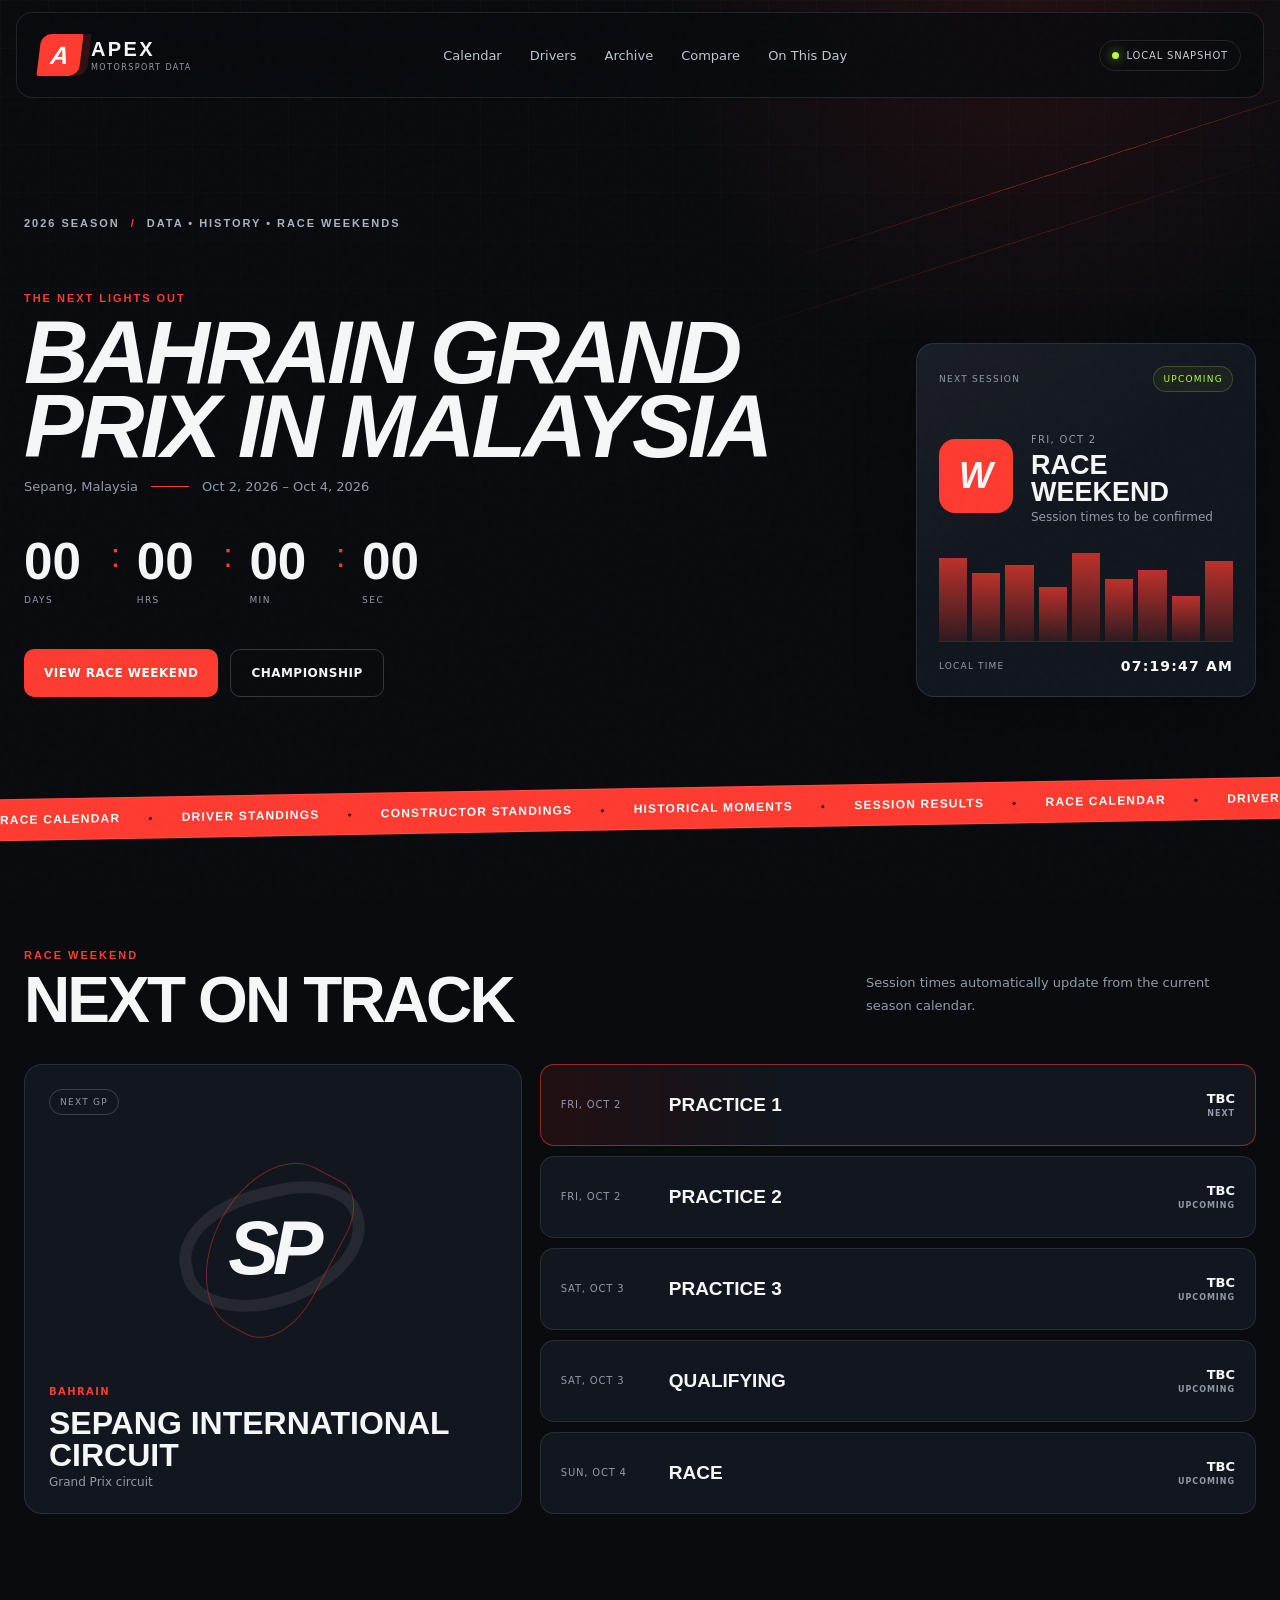
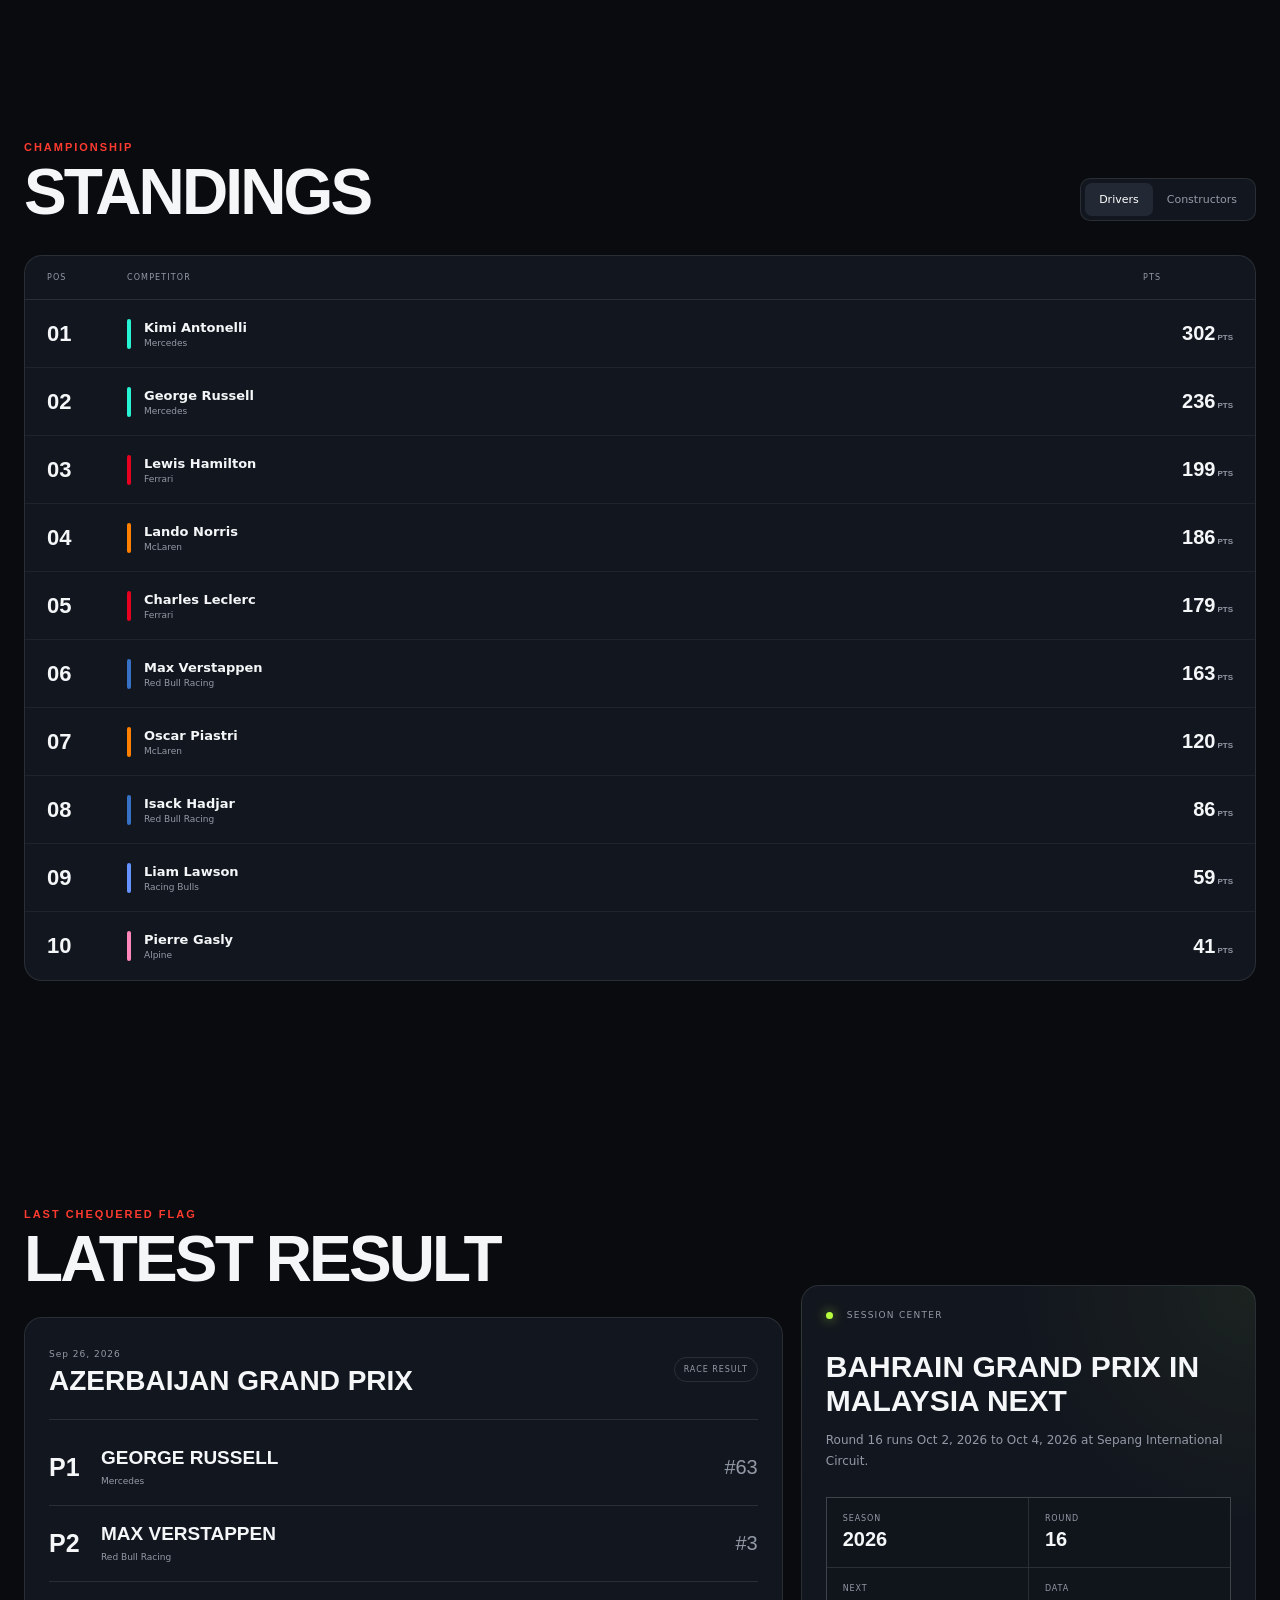
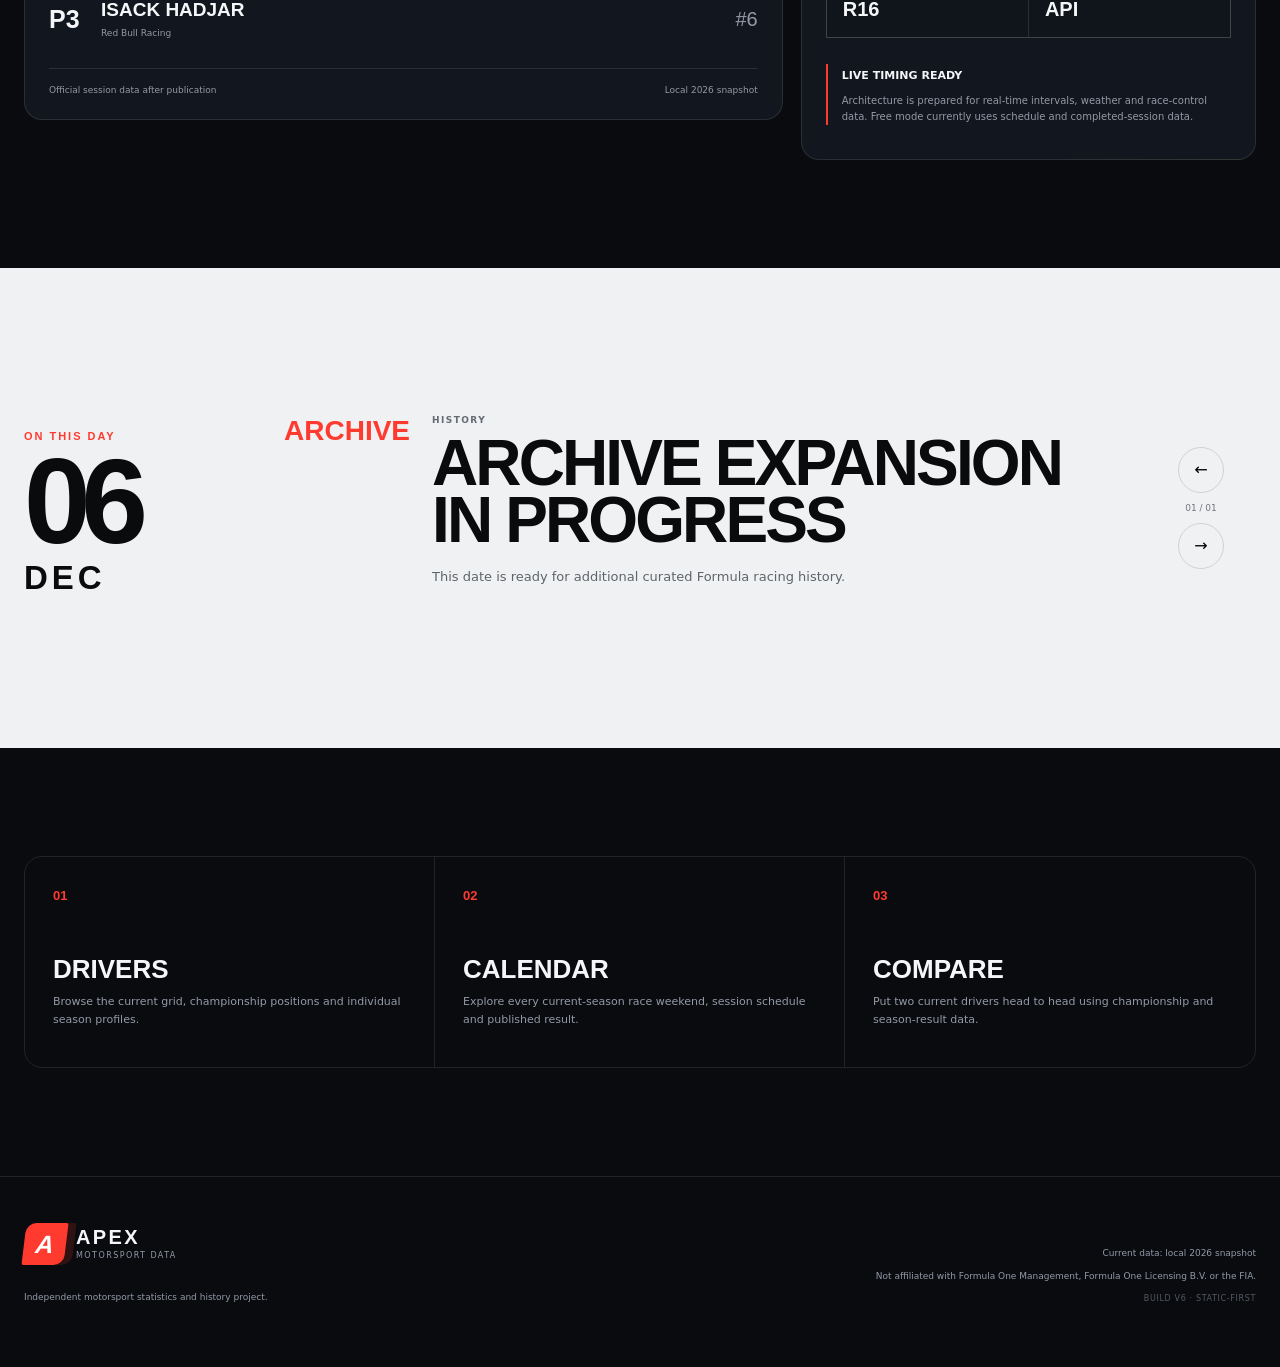
==== commit 7ac28170: "Add files via upload" ====
--- a/index.html
+++ b/index.html
@@ -10,8 +10,7 @@
   />
   <title>APEX // Motorsport Data</title>
 
-  <link rel="preconnect" href="https://api.openf1.org" crossorigin />
-  <link rel="stylesheet" href="style.css" />
+    <link rel="stylesheet" href="style.css?v=6" />
 </head>
 
 <body>
@@ -39,7 +38,7 @@
     <div class="header-actions">
       <span class="data-pill">
         <span class="status-dot"></span>
-        OPENF1 DATA
+        LOCAL SNAPSHOT
       </span>
       <button class="menu-button" id="menuButton" aria-label="Open navigation" aria-expanded="false">
         <span></span><span></span>
@@ -65,32 +64,32 @@
       <div class="hero-grid">
         <div class="hero-copy">
           <p class="kicker">THE NEXT LIGHTS OUT</p>
-          <h1 id="nextRaceName">Loading next race…</h1>
+          <h1 id="nextRaceName">Bahrain Grand Prix in Malaysia</h1>
 
           <div class="race-meta">
-            <span id="nextRaceLocation">Fetching calendar</span>
+            <span id="nextRaceLocation">Sepang, Malaysia</span>
             <span class="meta-separator"></span>
-            <span id="nextRaceDates">—</span>
+            <span id="nextRaceDates">OCT 2–4, 2026</span>
           </div>
 
           <div class="countdown" id="countdown" aria-label="Countdown to next session">
             <div>
-              <strong id="days">--</strong>
+              <strong id="days">01</strong>
               <span>DAYS</span>
             </div>
             <i>:</i>
             <div>
-              <strong id="hours">--</strong>
+              <strong id="hours">00</strong>
               <span>HRS</span>
             </div>
             <i>:</i>
             <div>
-              <strong id="minutes">--</strong>
+              <strong id="minutes">00</strong>
               <span>MIN</span>
             </div>
             <i>:</i>
             <div>
-              <strong id="seconds">--</strong>
+              <strong id="seconds">00</strong>
               <span>SEC</span>
             </div>
           </div>
@@ -108,11 +107,11 @@
           </div>
 
           <div class="session-feature">
-            <span class="session-number" id="nextSessionCode">R</span>
-            <div>
-              <small id="nextSessionDay">—</small>
-              <h2 id="nextSessionName">Loading…</h2>
-              <p id="nextSessionTime">—</p>
+            <span class="session-number" id="nextSessionCode">W</span>
+            <div>
+              <small id="nextSessionDay">FRI, OCT 2</small>
+              <h2 id="nextSessionName">Race weekend</h2>
+              <p id="nextSessionTime">Session times TBC</p>
             </div>
           </div>
 
@@ -171,17 +170,39 @@
             <span class="circuit-monogram" id="circuitMonogram">GP</span>
           </div>
           <div class="circuit-copy">
-            <small id="circuitCountry">—</small>
-            <h3 id="circuitName">Loading circuit…</h3>
+            <small id="circuitCountry">BAHRAIN</small>
+            <h3 id="circuitName">Sepang International Circuit</h3>
             <p id="circuitType">Grand Prix weekend</p>
           </div>
         </article>
 
         <div class="session-list" id="sessionList">
-          <div class="skeleton-row"></div>
-          <div class="skeleton-row"></div>
-          <div class="skeleton-row"></div>
-        </div>
+          <article class="session-row is-next">
+            <div class="session-date">FRI, OCT 2</div>
+            <div class="session-name">Practice 1</div>
+            <div class="session-time">TBC<small>NEXT</small></div>
+          </article>
+          <article class="session-row">
+            <div class="session-date">FRI, OCT 2</div>
+            <div class="session-name">Practice 2</div>
+            <div class="session-time">TBC<small>UPCOMING</small></div>
+          </article>
+          <article class="session-row">
+            <div class="session-date">SAT, OCT 3</div>
+            <div class="session-name">Practice 3</div>
+            <div class="session-time">TBC<small>UPCOMING</small></div>
+          </article>
+          <article class="session-row">
+            <div class="session-date">SAT, OCT 3</div>
+            <div class="session-name">Qualifying</div>
+            <div class="session-time">TBC<small>UPCOMING</small></div>
+          </article>
+          <article class="session-row">
+            <div class="session-date">SUN, OCT 4</div>
+            <div class="session-name">Race</div>
+            <div class="session-time">TBC<small>UPCOMING</small></div>
+          </article>
+</div>
       </div>
     </section>
 
@@ -205,11 +226,86 @@
           <span>PTS</span>
         </div>
         <div id="standingsBody">
-          <div class="skeleton-table"></div>
-          <div class="skeleton-table"></div>
-          <div class="skeleton-table"></div>
-          <div class="skeleton-table"></div>
-          <div class="skeleton-table"></div>
+          <div class="standing-row">
+            <div class="position">01</div>
+            <div class="competitor">
+              <span class="team-color" style="--team-color:#27F4D2"></span>
+              <div class="competitor-name"><strong>Kimi Antonelli</strong><small>Mercedes</small></div>
+            </div>
+            <div class="points">302<small>PTS</small></div>
+          </div>
+          <div class="standing-row">
+            <div class="position">02</div>
+            <div class="competitor">
+              <span class="team-color" style="--team-color:#27F4D2"></span>
+              <div class="competitor-name"><strong>George Russell</strong><small>Mercedes</small></div>
+            </div>
+            <div class="points">236<small>PTS</small></div>
+          </div>
+          <div class="standing-row">
+            <div class="position">03</div>
+            <div class="competitor">
+              <span class="team-color" style="--team-color:#E80020"></span>
+              <div class="competitor-name"><strong>Lewis Hamilton</strong><small>Ferrari</small></div>
+            </div>
+            <div class="points">199<small>PTS</small></div>
+          </div>
+          <div class="standing-row">
+            <div class="position">04</div>
+            <div class="competitor">
+              <span class="team-color" style="--team-color:#FF8000"></span>
+              <div class="competitor-name"><strong>Lando Norris</strong><small>McLaren</small></div>
+            </div>
+            <div class="points">186<small>PTS</small></div>
+          </div>
+          <div class="standing-row">
+            <div class="position">05</div>
+            <div class="competitor">
+              <span class="team-color" style="--team-color:#E80020"></span>
+              <div class="competitor-name"><strong>Charles Leclerc</strong><small>Ferrari</small></div>
+            </div>
+            <div class="points">179<small>PTS</small></div>
+          </div>
+          <div class="standing-row">
+            <div class="position">06</div>
+            <div class="competitor">
+              <span class="team-color" style="--team-color:#3671C6"></span>
+              <div class="competitor-name"><strong>Max Verstappen</strong><small>Red Bull Racing</small></div>
+            </div>
+            <div class="points">163<small>PTS</small></div>
+          </div>
+          <div class="standing-row">
+            <div class="position">07</div>
+            <div class="competitor">
+              <span class="team-color" style="--team-color:#FF8000"></span>
+              <div class="competitor-name"><strong>Oscar Piastri</strong><small>McLaren</small></div>
+            </div>
+            <div class="points">120<small>PTS</small></div>
+          </div>
+          <div class="standing-row">
+            <div class="position">08</div>
+            <div class="competitor">
+              <span class="team-color" style="--team-color:#3671C6"></span>
+              <div class="competitor-name"><strong>Isack Hadjar</strong><small>Red Bull Racing</small></div>
+            </div>
+            <div class="points">86<small>PTS</small></div>
+          </div>
+          <div class="standing-row">
+            <div class="position">09</div>
+            <div class="competitor">
+              <span class="team-color" style="--team-color:#6692FF"></span>
+              <div class="competitor-name"><strong>Liam Lawson</strong><small>Racing Bulls</small></div>
+            </div>
+            <div class="points">59<small>PTS</small></div>
+          </div>
+          <div class="standing-row">
+            <div class="position">10</div>
+            <div class="competitor">
+              <span class="team-color" style="--team-color:#FF87BC"></span>
+              <div class="competitor-name"><strong>Pierre Gasly</strong><small>Alpine</small></div>
+            </div>
+            <div class="points">41<small>PTS</small></div>
+          </div>
         </div>
       </div>
     </section>
@@ -226,19 +322,33 @@
         <article class="result-card">
           <div class="result-header">
             <div>
-              <small id="latestRaceDate">—</small>
-              <h3 id="latestRaceName">Loading latest race…</h3>
+              <small id="latestRaceDate">SEP 26, 2026</small>
+              <h3 id="latestRaceName">Azerbaijan Grand Prix</h3>
             </div>
             <span class="result-label">RACE RESULT</span>
           </div>
 
           <div class="podium" id="podium">
-            <div class="podium-loading">Fetching podium…</div>
+            <div class="podium-row">
+              <div class="podium-position">P1</div>
+              <div class="podium-driver"><strong>George Russell</strong><small>Mercedes</small></div>
+              <div class="podium-number">#63</div>
+            </div>
+            <div class="podium-row">
+              <div class="podium-position">P2</div>
+              <div class="podium-driver"><strong>Max Verstappen</strong><small>Red Bull Racing</small></div>
+              <div class="podium-number">#3</div>
+            </div>
+            <div class="podium-row">
+              <div class="podium-position">P3</div>
+              <div class="podium-driver"><strong>Isack Hadjar</strong><small>Red Bull Racing</small></div>
+              <div class="podium-number">#6</div>
+            </div>
           </div>
 
           <div class="result-footer">
             <span>Official session data after publication</span>
-            <span>Powered by OpenF1</span>
+            <span>Local 2026 snapshot</span>
           </div>
         </article>
       </div>
@@ -248,10 +358,8 @@
           <span class="status-dot"></span>
           <span>SESSION CENTER</span>
         </div>
-        <h3 id="centerTitle">No session live</h3>
-        <p id="centerCopy">
-          During an active race weekend, this panel will identify the current session.
-        </p>
+        <h3 id="centerTitle">Bahrain Grand Prix in Malaysia next</h3>
+        <p id="centerCopy">Round 16 runs October 2–4 at Sepang International Circuit.</p>
 
         <div class="mini-stat-grid">
           <div>
@@ -260,11 +368,11 @@
           </div>
           <div>
             <small>ROUND</small>
-            <strong id="roundStat">—</strong>
+            <strong id="roundStat">16</strong>
           </div>
           <div>
             <small>NEXT</small>
-            <strong id="nextStat">—</strong>
+            <strong id="nextStat">R16</strong>
           </div>
           <div>
             <small>DATA</small>
@@ -350,15 +458,15 @@
       </div>
 
       <div class="footer-meta">
-        <p>Data: OpenF1</p>
-        <p>Not affiliated with Formula One Management, Formula One Licensing B.V. or the FIA.</p>
+        <p>Current data: local 2026 snapshot</p>
+        <p>Not affiliated with Formula One Management, Formula One Licensing B.V. or the FIA.</p><p class="build-id">Build V6 · static-first</p>
       </div>
     </div>
   </footer>
 
-  <script src="current-snapshot.js"></script>
-  <script src="history-data.js"></script>
-  <script src="current-data.js"></script>
-  <script src="script.js"></script>
+  <script src="current-snapshot.js?v=6"></script>
+  <script src="history-data.js?v=6"></script>
+  <script src="current-data.js?v=6"></script>
+  <script src="script.js?v=6"></script>
 </body>
 </html>
--- a/style.css
+++ b/style.css
@@ -2213,3 +2213,5 @@
   .season-card { min-height:155px; padding:14px; }
   .season-year { font-size:33px; }
 }
+
+.build-id{opacity:.55;font-size:8px!important;letter-spacing:.08em;text-transform:uppercase;}
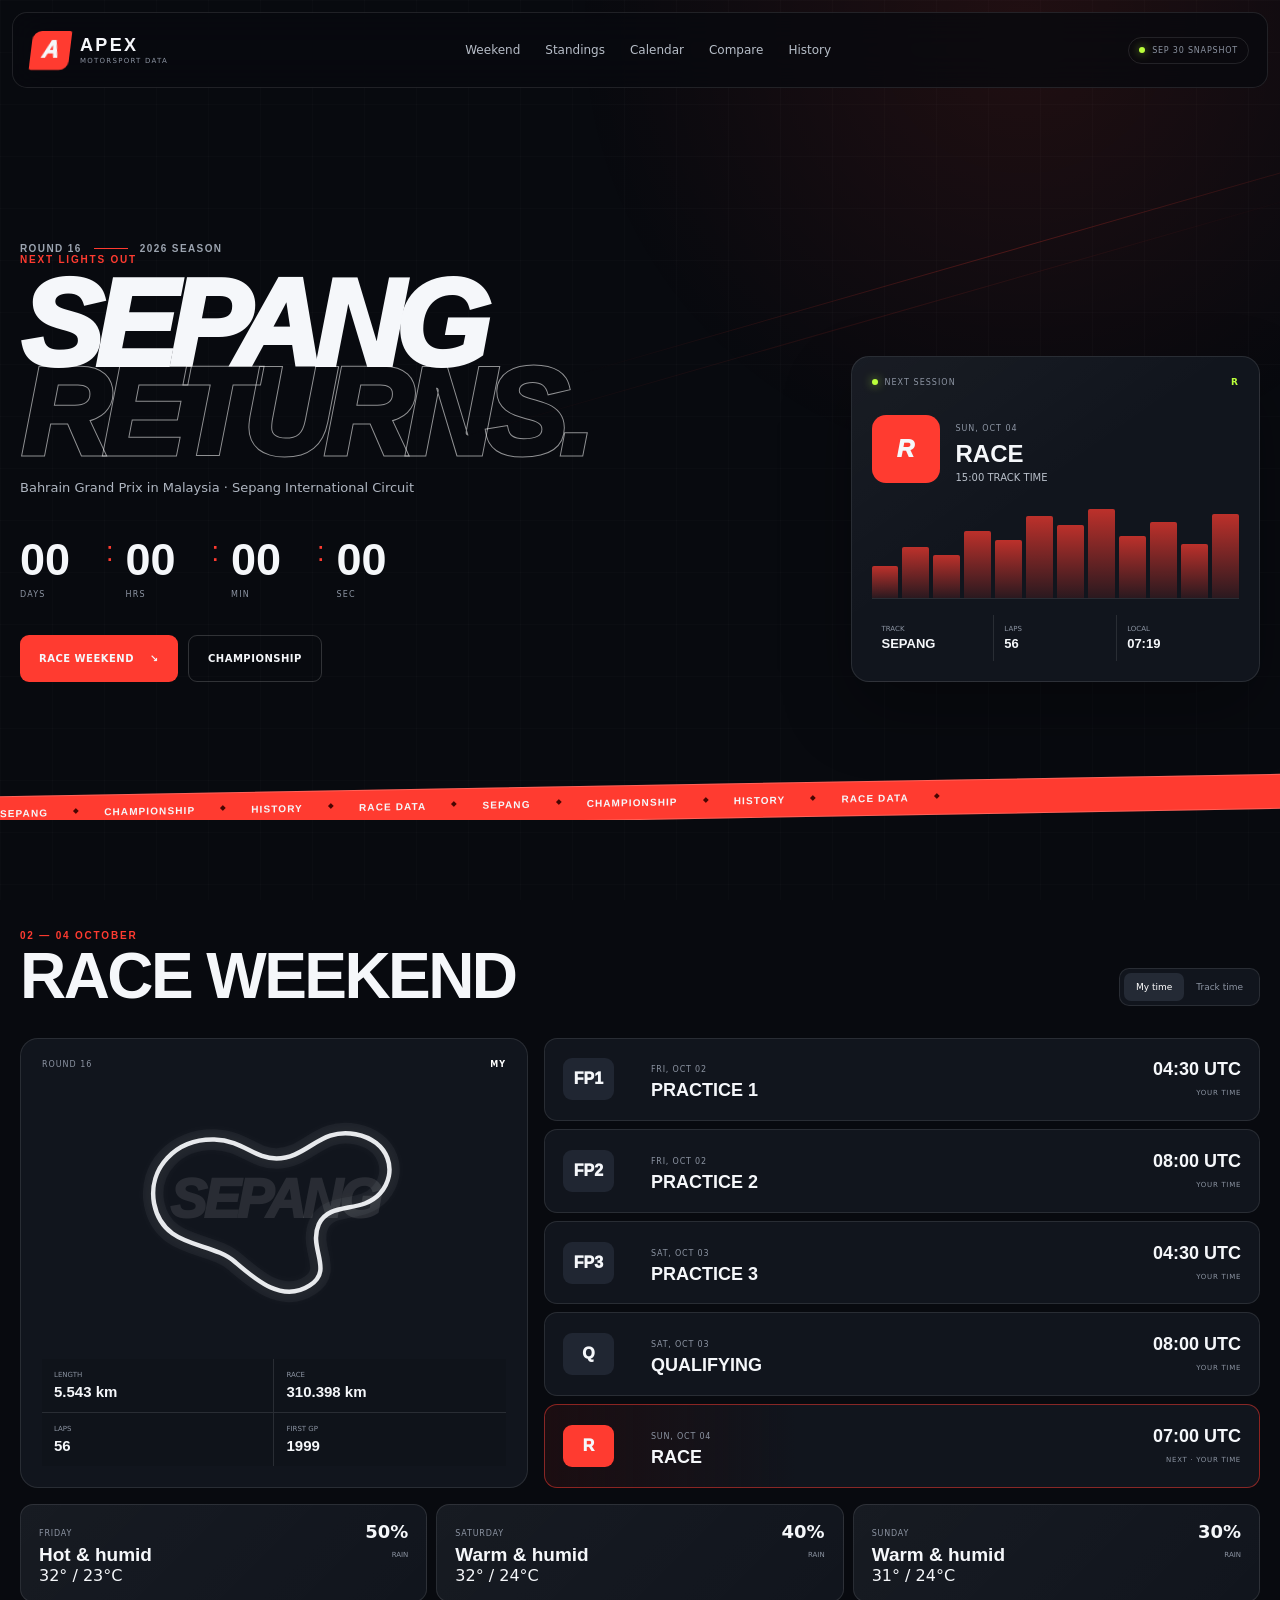
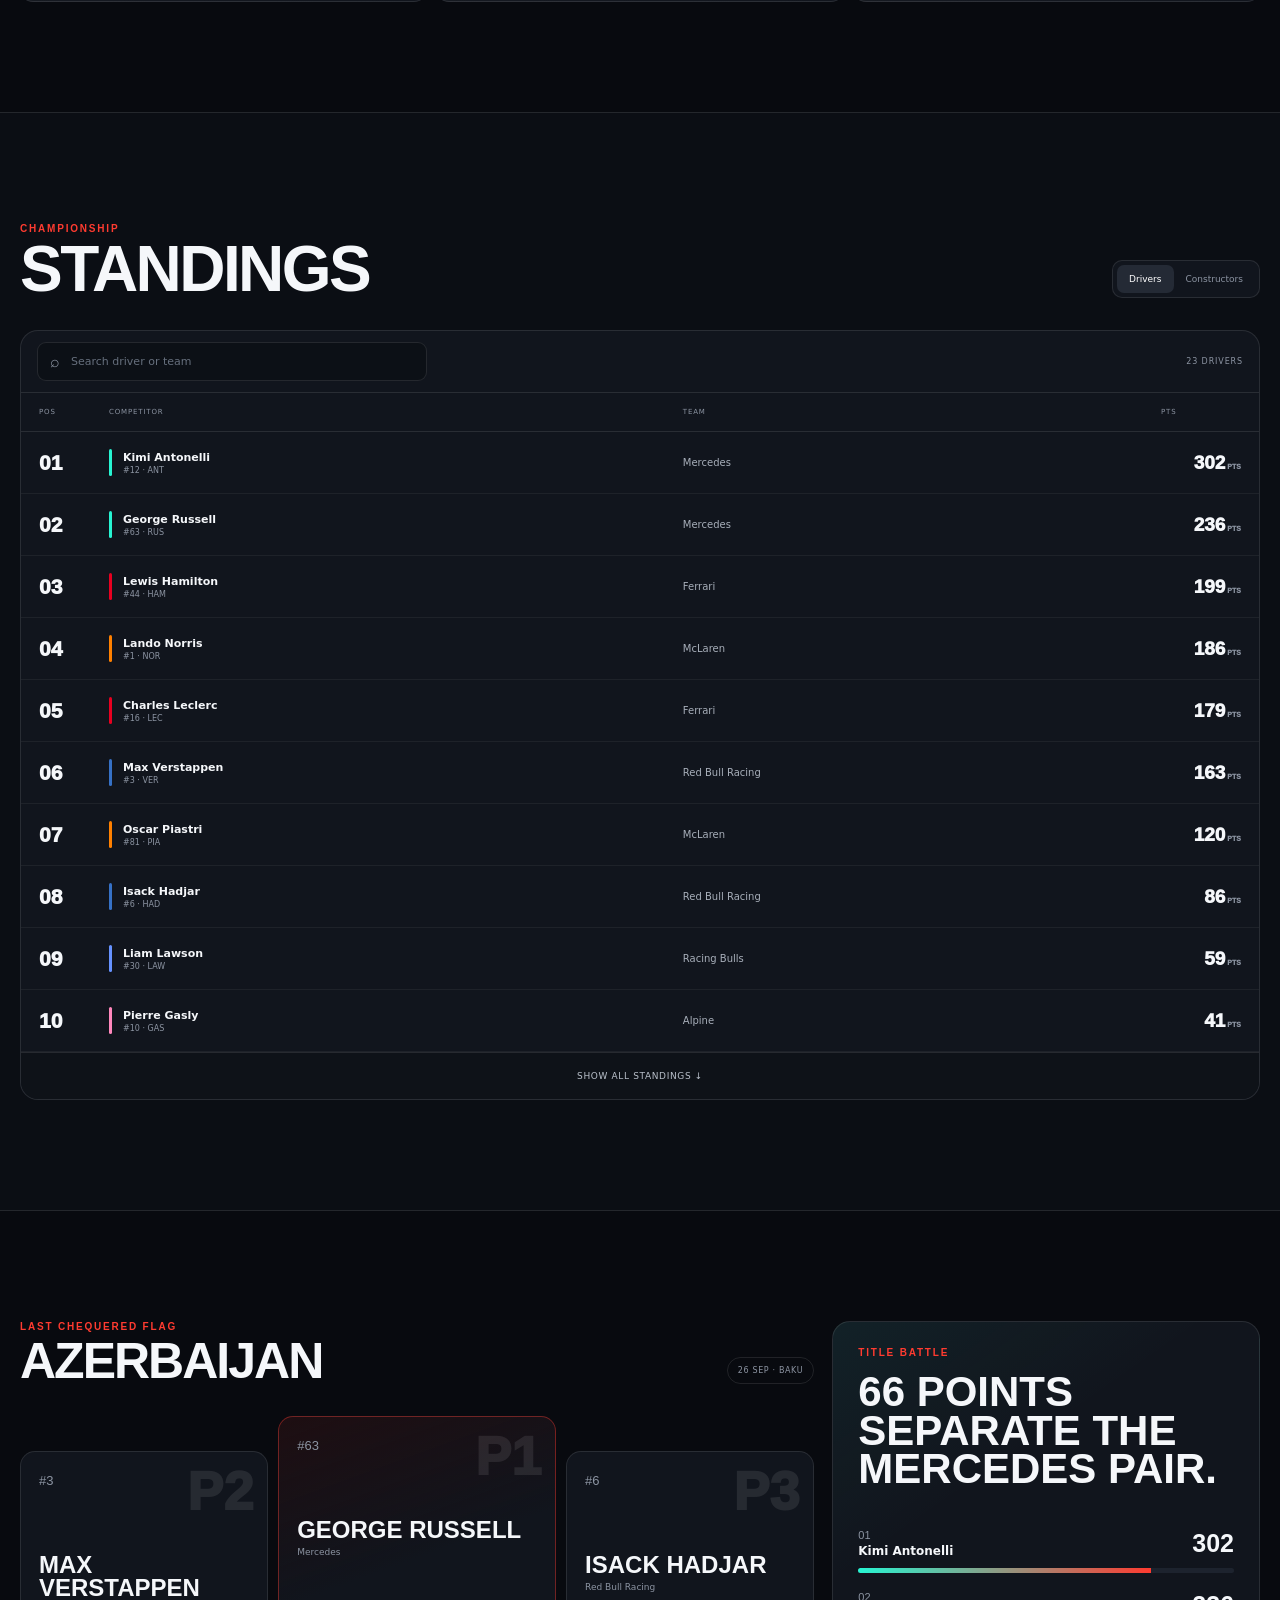
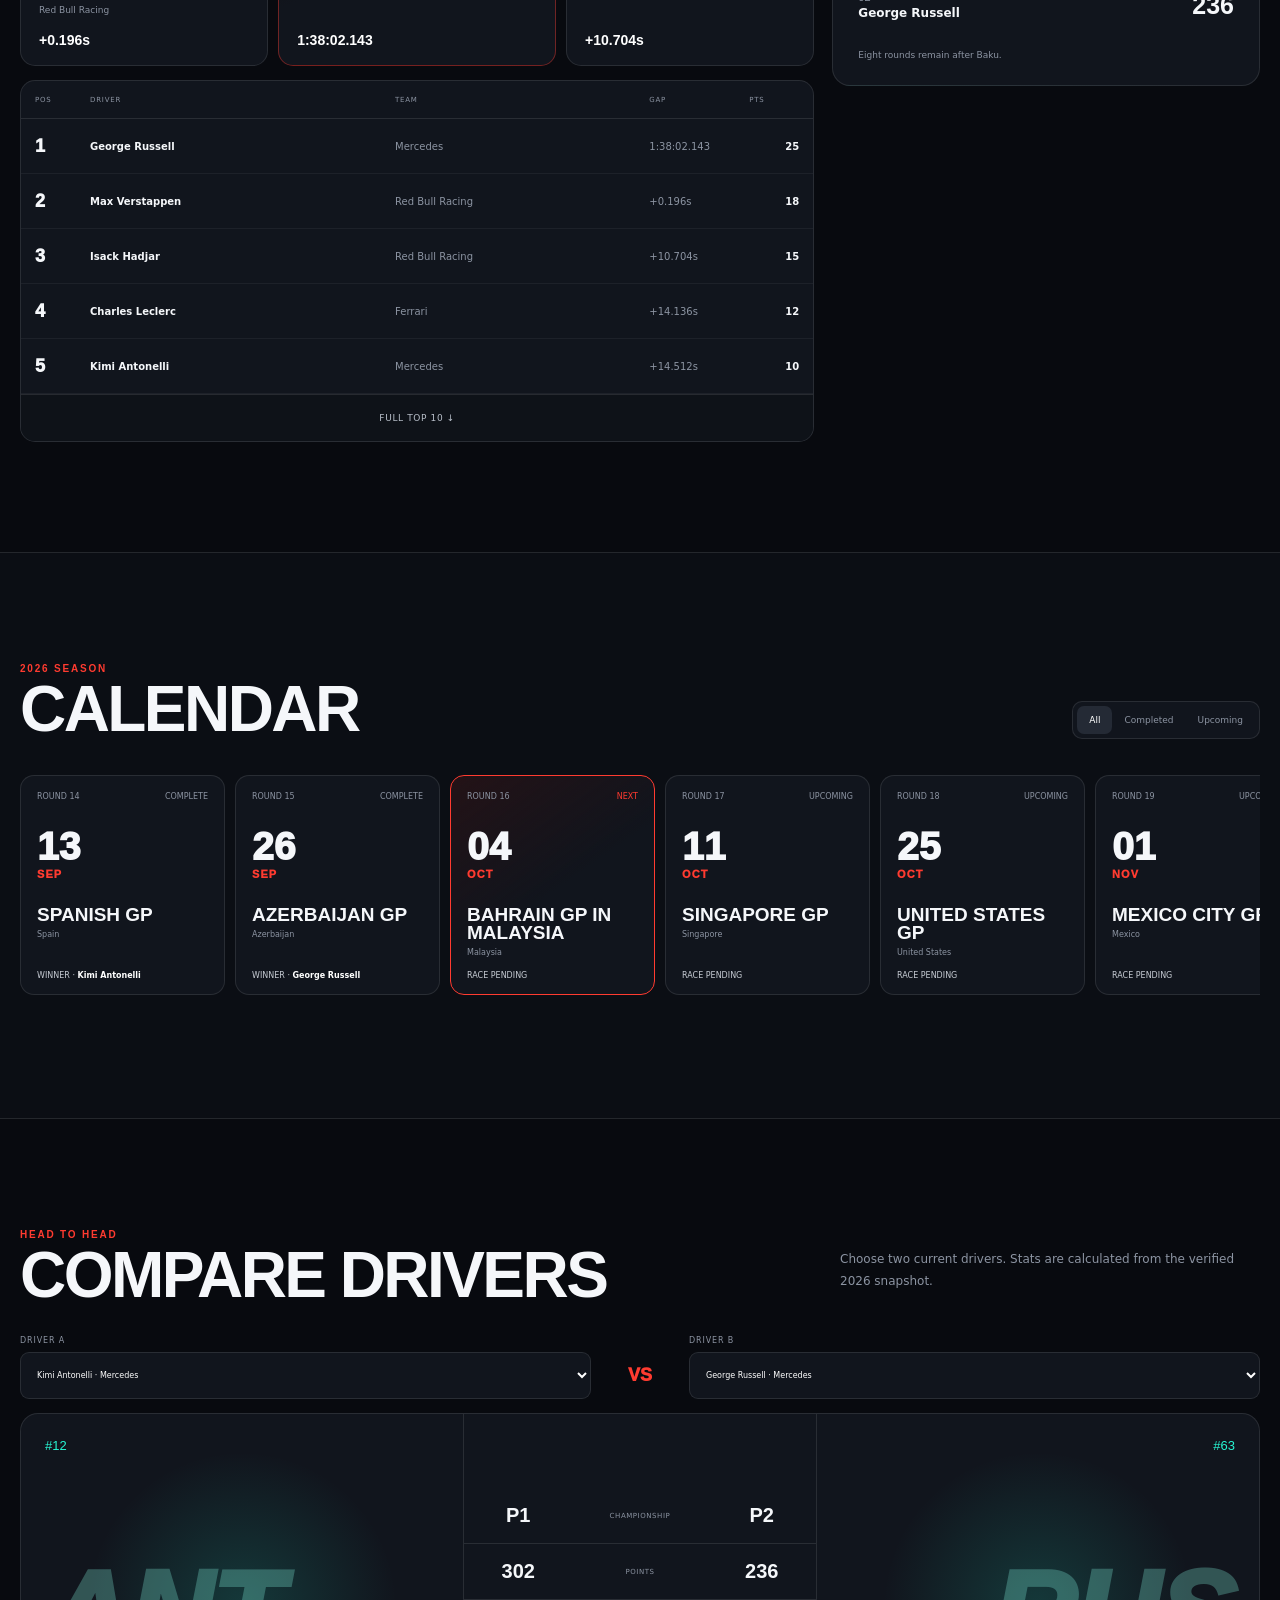
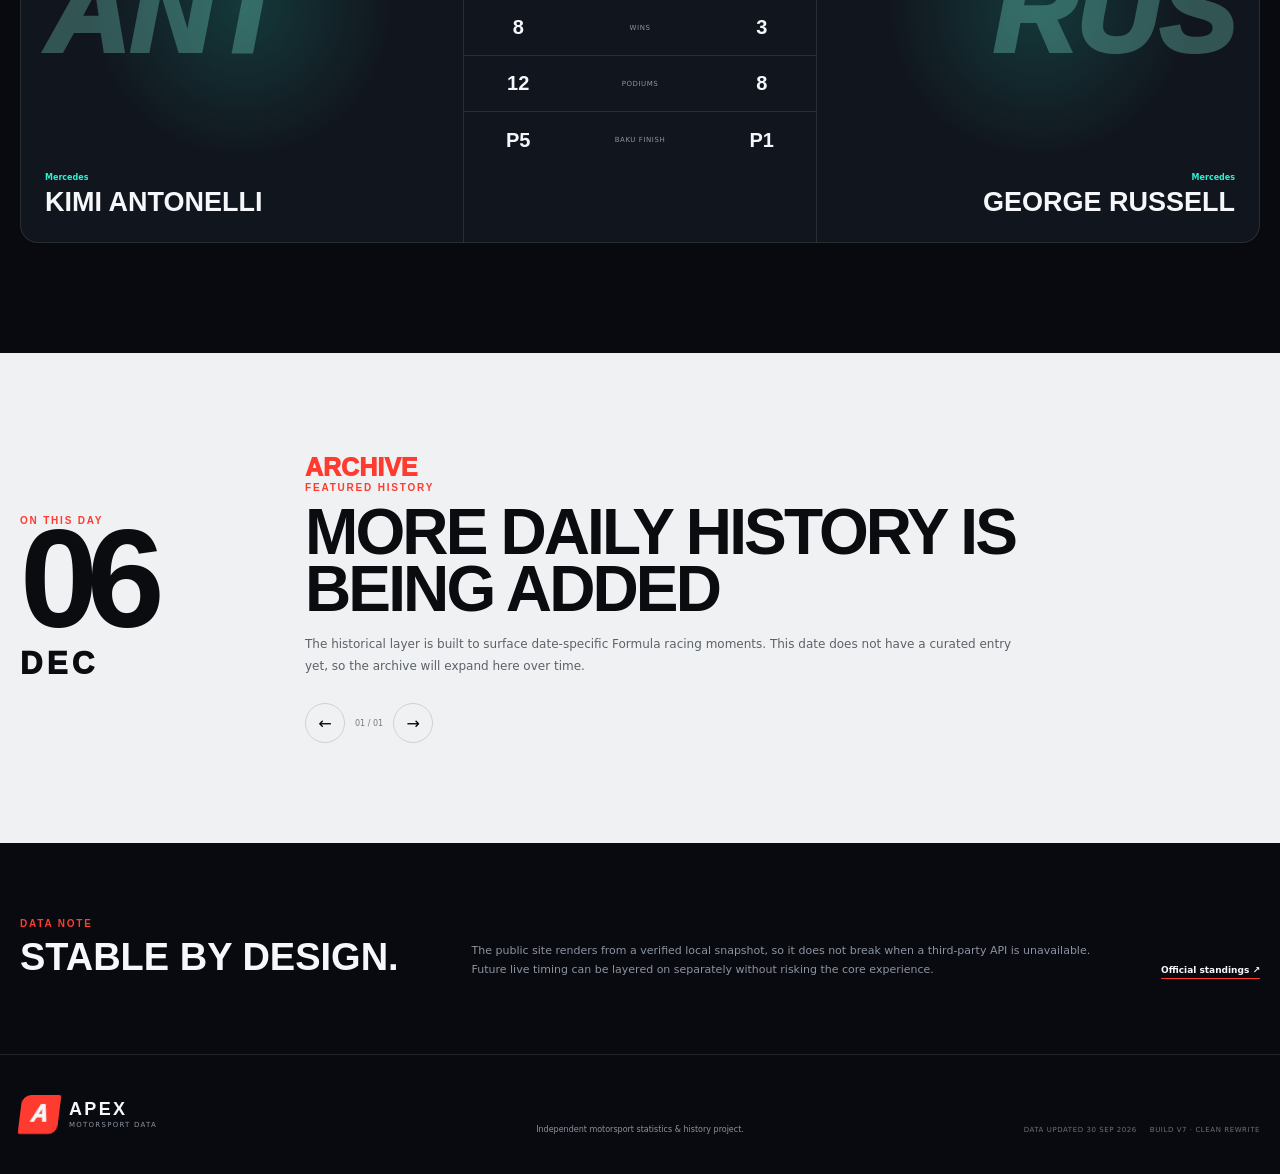
==== commit 1e603b15: "Add files via upload" ====
--- a/index.html
+++ b/index.html
@@ -1,472 +1,286 @@
-<!DOCTYPE html>
+<!doctype html>
 <html lang="en">
 <head>
-  <meta charset="UTF-8" />
-  <meta name="viewport" content="width=device-width, initial-scale=1.0" />
-  <meta name="theme-color" content="#090b0f" />
-  <meta
-    name="description"
-    content="A modern independent motorsport statistics, schedule and history dashboard."
-  />
-  <title>APEX // Motorsport Data</title>
-
-    <link rel="stylesheet" href="style.css?v=6" />
+  <meta charset="utf-8">
+  <meta name="viewport" content="width=device-width,initial-scale=1">
+  <meta name="theme-color" content="#080a0f">
+  <meta name="description" content="Independent Formula racing statistics, race weekends and history.">
+  <title>APEX — Motorsport Data</title>
+  <link rel="stylesheet" href="styles.css?v=7">
 </head>
-
 <body>
-  <div class="noise" aria-hidden="true"></div>
-  <div class="speed-line speed-line-one" aria-hidden="true"></div>
-  <div class="speed-line speed-line-two" aria-hidden="true"></div>
-
-  <header class="site-header">
-    <a class="brand" href="#top" aria-label="APEX home">
-      <span class="brand-mark">A</span>
-      <span class="brand-copy">
-        <strong>APEX</strong>
-        <small>MOTORSPORT DATA</small>
-      </span>
+  <div class="progress" id="progress"></div>
+
+  <header class="topbar" id="topbar">
+    <a class="brand" href="#home" aria-label="APEX home">
+      <span class="brand-symbol">A</span>
+      <span><strong>APEX</strong><small>MOTORSPORT DATA</small></span>
     </a>
 
-    <nav class="desktop-nav" aria-label="Primary navigation">
-      <a href="calendar.html">Calendar</a>
-      <a href="drivers.html">Drivers</a>
-      <a href="archive.html">Archive</a>
-      <a href="compare.html">Compare</a>
-      <a href="#history">On This Day</a>
+    <nav class="nav" id="nav">
+      <a href="#weekend">Weekend</a>
+      <a href="#standings">Standings</a>
+      <a href="#calendar">Calendar</a>
+      <a href="#compare">Compare</a>
+      <a href="#history">History</a>
     </nav>
 
-    <div class="header-actions">
-      <span class="data-pill">
-        <span class="status-dot"></span>
-        LOCAL SNAPSHOT
-      </span>
-      <button class="menu-button" id="menuButton" aria-label="Open navigation" aria-expanded="false">
+    <div class="top-actions">
+      <span class="snapshot"><i></i> SEP 30 SNAPSHOT</span>
+      <button class="icon-button" id="menuBtn" aria-label="Open navigation" aria-expanded="false">
         <span></span><span></span>
       </button>
     </div>
   </header>
 
-  <nav class="mobile-nav" id="mobileNav" aria-label="Mobile navigation">
-    <a href="#race-weekend">Race Weekend</a>
-    <a href="#standings">Standings</a>
-    <a href="#latest">Latest Result</a>
-    <a href="#history">On This Day</a>
-  </nav>
-
-  <main id="top">
-    <section class="hero shell">
-      <div class="eyebrow">
-        <span>2026 SEASON</span>
-        <span class="slash">/</span>
-        <span>DATA • HISTORY • RACE WEEKENDS</span>
-      </div>
-
-      <div class="hero-grid">
-        <div class="hero-copy">
-          <p class="kicker">THE NEXT LIGHTS OUT</p>
-          <h1 id="nextRaceName">Bahrain Grand Prix in Malaysia</h1>
-
-          <div class="race-meta">
-            <span id="nextRaceLocation">Sepang, Malaysia</span>
-            <span class="meta-separator"></span>
-            <span id="nextRaceDates">OCT 2–4, 2026</span>
-          </div>
-
-          <div class="countdown" id="countdown" aria-label="Countdown to next session">
+  <main>
+    <section class="hero section-anchor" id="home">
+      <div class="hero-bg" aria-hidden="true">
+        <div class="hero-gridlines"></div>
+        <div class="speed-streak one"></div>
+        <div class="speed-streak two"></div>
+      </div>
+
+      <div class="container hero-layout">
+        <div class="hero-copy reveal">
+          <div class="eyebrow"><span>ROUND 16</span><b></b><span>2026 SEASON</span></div>
+          <p class="label">NEXT LIGHTS OUT</p>
+          <h1>SEPANG<br><em>RETURNS.</em></h1>
+          <p class="hero-lead">
+            Bahrain Grand Prix in Malaysia · Sepang International Circuit
+          </p>
+
+          <div class="countdown" id="countdown" aria-label="Countdown to the race">
+            <div><strong id="cdDays">--</strong><span>DAYS</span></div>
+            <i>:</i>
+            <div><strong id="cdHours">--</strong><span>HRS</span></div>
+            <i>:</i>
+            <div><strong id="cdMinutes">--</strong><span>MIN</span></div>
+            <i>:</i>
+            <div><strong id="cdSeconds">--</strong><span>SEC</span></div>
+          </div>
+
+          <div class="hero-buttons">
+            <a class="btn primary" href="#weekend">Race weekend <span>↘</span></a>
+            <a class="btn ghost" href="#standings">Championship</a>
+          </div>
+        </div>
+
+        <aside class="race-console reveal">
+          <div class="console-head">
+            <span><i class="pulse"></i> NEXT SESSION</span>
+            <strong id="nextSessionBadge">FP1</strong>
+          </div>
+
+          <div class="console-session">
+            <div class="session-code" id="nextSessionCode">FP1</div>
             <div>
-              <strong id="days">01</strong>
-              <span>DAYS</span>
-            </div>
-            <i>:</i>
-            <div>
-              <strong id="hours">00</strong>
-              <span>HRS</span>
-            </div>
-            <i>:</i>
-            <div>
-              <strong id="minutes">00</strong>
-              <span>MIN</span>
-            </div>
-            <i>:</i>
-            <div>
-              <strong id="seconds">00</strong>
-              <span>SEC</span>
-            </div>
-          </div>
-
-          <div class="hero-cta-row">
-            <a class="button button-primary" href="#race-weekend">View race weekend</a>
-            <a class="button button-ghost" href="#standings">Championship</a>
-          </div>
-        </div>
-
-        <aside class="telemetry-card">
-          <div class="telemetry-top">
-            <span>NEXT SESSION</span>
-            <span class="live-chip" id="sessionState">UPCOMING</span>
-          </div>
-
-          <div class="session-feature">
-            <span class="session-number" id="nextSessionCode">W</span>
-            <div>
-              <small id="nextSessionDay">FRI, OCT 2</small>
-              <h2 id="nextSessionName">Race weekend</h2>
-              <p id="nextSessionTime">Session times TBC</p>
-            </div>
-          </div>
-
-          <div class="telemetry-bars" aria-hidden="true">
-            <span style="--bar: 91%"></span>
-            <span style="--bar: 74%"></span>
-            <span style="--bar: 83%"></span>
-            <span style="--bar: 59%"></span>
-            <span style="--bar: 96%"></span>
-            <span style="--bar: 68%"></span>
-            <span style="--bar: 78%"></span>
-            <span style="--bar: 49%"></span>
-            <span style="--bar: 87%"></span>
-          </div>
-
-          <div class="telemetry-footer">
-            <span>LOCAL TIME</span>
-            <strong id="localClock">--:--:--</strong>
+              <small id="nextSessionDate">FRI 02 OCT</small>
+              <h2 id="nextSessionName">Practice 1</h2>
+              <p id="nextSessionTime">12:30 TRACK TIME</p>
+            </div>
+          </div>
+
+          <div class="rpm" aria-hidden="true">
+            <span style="--h:35%"></span><span style="--h:55%"></span><span style="--h:46%"></span>
+            <span style="--h:72%"></span><span style="--h:63%"></span><span style="--h:88%"></span>
+            <span style="--h:79%"></span><span style="--h:96%"></span><span style="--h:67%"></span>
+            <span style="--h:82%"></span><span style="--h:58%"></span><span style="--h:91%"></span>
+          </div>
+
+          <div class="console-bottom">
+            <div><small>TRACK</small><strong>SEPANG</strong></div>
+            <div><small>LAPS</small><strong>56</strong></div>
+            <div><small>LOCAL</small><strong id="clock">--:--</strong></div>
           </div>
         </aside>
       </div>
-    </section>
-
-    <section class="ticker" aria-label="Site highlights">
-      <div class="ticker-track">
-        <span>RACE CALENDAR</span><b>●</b>
-        <span>DRIVER STANDINGS</span><b>●</b>
-        <span>CONSTRUCTOR STANDINGS</span><b>●</b>
-        <span>HISTORICAL MOMENTS</span><b>●</b>
-        <span>SESSION RESULTS</span><b>●</b>
-        <span>RACE CALENDAR</span><b>●</b>
-        <span>DRIVER STANDINGS</span><b>●</b>
-        <span>CONSTRUCTOR STANDINGS</span><b>●</b>
-        <span>HISTORICAL MOMENTS</span><b>●</b>
-        <span>SESSION RESULTS</span><b>●</b>
-      </div>
-    </section>
-
-    <section class="section shell" id="race-weekend">
-      <div class="section-heading">
+
+      <div class="marquee" aria-hidden="true">
         <div>
-          <p class="kicker">RACE WEEKEND</p>
-          <h2>Next on track</h2>
-        </div>
-        <p class="section-intro">
-          Session times automatically update from the current season calendar.
-        </p>
-      </div>
-
-      <div class="weekend-layout">
-        <article class="circuit-card">
-          <div class="corner-tag">NEXT GP</div>
-          <div class="circuit-visual">
-            <div class="circuit-ring"></div>
-            <div class="circuit-ring circuit-ring-two"></div>
-            <span class="circuit-monogram" id="circuitMonogram">GP</span>
-          </div>
-          <div class="circuit-copy">
-            <small id="circuitCountry">BAHRAIN</small>
-            <h3 id="circuitName">Sepang International Circuit</h3>
-            <p id="circuitType">Grand Prix weekend</p>
-          </div>
-        </article>
-
-        <div class="session-list" id="sessionList">
-          <article class="session-row is-next">
-            <div class="session-date">FRI, OCT 2</div>
-            <div class="session-name">Practice 1</div>
-            <div class="session-time">TBC<small>NEXT</small></div>
+          <span>SEPANG</span><i>◆</i><span>CHAMPIONSHIP</span><i>◆</i><span>HISTORY</span><i>◆</i>
+          <span>RACE DATA</span><i>◆</i><span>SEPANG</span><i>◆</i><span>CHAMPIONSHIP</span><i>◆</i>
+          <span>HISTORY</span><i>◆</i><span>RACE DATA</span><i>◆</i>
+        </div>
+      </div>
+    </section>
+
+    <section class="section section-anchor" id="weekend">
+      <div class="container">
+        <div class="section-head reveal">
+          <div><p class="label">02 — 04 OCTOBER</p><h2>Race weekend</h2></div>
+          <div class="time-toggle" role="group" aria-label="Session time zone">
+            <button class="active" data-time="local">My time</button>
+            <button data-time="track">Track time</button>
+          </div>
+        </div>
+
+        <div class="weekend-grid">
+          <article class="track-card reveal">
+            <div class="track-top">
+              <span>ROUND 16</span><strong>MY</strong>
+            </div>
+            <div class="track-art" aria-hidden="true">
+              <svg viewBox="0 0 420 260">
+                <path class="track-shadow" d="M77 135c-7-39 24-72 67-71 32 1 44 21 69 21 34 0 48-35 88-27 37 7 48 42 27 66-21 23-56 8-68 34-12 27 17 51-10 68-31 20-61-7-83-26-27-24-80-14-90-65Z"/>
+                <path class="track-line" d="M77 135c-7-39 24-72 67-71 32 1 44 21 69 21 34 0 48-35 88-27 37 7 48 42 27 66-21 23-56 8-68 34-12 27 17 51-10 68-31 20-61-7-83-26-27-24-80-14-90-65Z"/>
+              </svg>
+              <span class="track-name">SEPANG</span>
+            </div>
+            <div class="track-facts">
+              <div><small>LENGTH</small><strong>5.543 km</strong></div>
+              <div><small>RACE</small><strong>310.398 km</strong></div>
+              <div><small>LAPS</small><strong>56</strong></div>
+              <div><small>FIRST GP</small><strong>1999</strong></div>
+            </div>
           </article>
-          <article class="session-row">
-            <div class="session-date">FRI, OCT 2</div>
-            <div class="session-name">Practice 2</div>
-            <div class="session-time">TBC<small>UPCOMING</small></div>
-          </article>
-          <article class="session-row">
-            <div class="session-date">SAT, OCT 3</div>
-            <div class="session-name">Practice 3</div>
-            <div class="session-time">TBC<small>UPCOMING</small></div>
-          </article>
-          <article class="session-row">
-            <div class="session-date">SAT, OCT 3</div>
-            <div class="session-name">Qualifying</div>
-            <div class="session-time">TBC<small>UPCOMING</small></div>
-          </article>
-          <article class="session-row">
-            <div class="session-date">SUN, OCT 4</div>
-            <div class="session-name">Race</div>
-            <div class="session-time">TBC<small>UPCOMING</small></div>
-          </article>
-</div>
-      </div>
-    </section>
-
-    <section class="section shell" id="standings">
-      <div class="section-heading">
-        <div>
-          <p class="kicker">CHAMPIONSHIP</p>
-          <h2>Standings</h2>
-        </div>
-
-        <div class="segmented" role="tablist" aria-label="Standings type">
-          <button class="segment active" data-tab="drivers" role="tab" aria-selected="true">Drivers</button>
-          <button class="segment" data-tab="teams" role="tab" aria-selected="false">Constructors</button>
-        </div>
-      </div>
-
-      <div class="standings-card">
-        <div class="standings-head">
-          <span>POS</span>
-          <span>COMPETITOR</span>
-          <span>PTS</span>
-        </div>
-        <div id="standingsBody">
-          <div class="standing-row">
-            <div class="position">01</div>
-            <div class="competitor">
-              <span class="team-color" style="--team-color:#27F4D2"></span>
-              <div class="competitor-name"><strong>Kimi Antonelli</strong><small>Mercedes</small></div>
-            </div>
-            <div class="points">302<small>PTS</small></div>
-          </div>
-          <div class="standing-row">
-            <div class="position">02</div>
-            <div class="competitor">
-              <span class="team-color" style="--team-color:#27F4D2"></span>
-              <div class="competitor-name"><strong>George Russell</strong><small>Mercedes</small></div>
-            </div>
-            <div class="points">236<small>PTS</small></div>
-          </div>
-          <div class="standing-row">
-            <div class="position">03</div>
-            <div class="competitor">
-              <span class="team-color" style="--team-color:#E80020"></span>
-              <div class="competitor-name"><strong>Lewis Hamilton</strong><small>Ferrari</small></div>
-            </div>
-            <div class="points">199<small>PTS</small></div>
-          </div>
-          <div class="standing-row">
-            <div class="position">04</div>
-            <div class="competitor">
-              <span class="team-color" style="--team-color:#FF8000"></span>
-              <div class="competitor-name"><strong>Lando Norris</strong><small>McLaren</small></div>
-            </div>
-            <div class="points">186<small>PTS</small></div>
-          </div>
-          <div class="standing-row">
-            <div class="position">05</div>
-            <div class="competitor">
-              <span class="team-color" style="--team-color:#E80020"></span>
-              <div class="competitor-name"><strong>Charles Leclerc</strong><small>Ferrari</small></div>
-            </div>
-            <div class="points">179<small>PTS</small></div>
-          </div>
-          <div class="standing-row">
-            <div class="position">06</div>
-            <div class="competitor">
-              <span class="team-color" style="--team-color:#3671C6"></span>
-              <div class="competitor-name"><strong>Max Verstappen</strong><small>Red Bull Racing</small></div>
-            </div>
-            <div class="points">163<small>PTS</small></div>
-          </div>
-          <div class="standing-row">
-            <div class="position">07</div>
-            <div class="competitor">
-              <span class="team-color" style="--team-color:#FF8000"></span>
-              <div class="competitor-name"><strong>Oscar Piastri</strong><small>McLaren</small></div>
-            </div>
-            <div class="points">120<small>PTS</small></div>
-          </div>
-          <div class="standing-row">
-            <div class="position">08</div>
-            <div class="competitor">
-              <span class="team-color" style="--team-color:#3671C6"></span>
-              <div class="competitor-name"><strong>Isack Hadjar</strong><small>Red Bull Racing</small></div>
-            </div>
-            <div class="points">86<small>PTS</small></div>
-          </div>
-          <div class="standing-row">
-            <div class="position">09</div>
-            <div class="competitor">
-              <span class="team-color" style="--team-color:#6692FF"></span>
-              <div class="competitor-name"><strong>Liam Lawson</strong><small>Racing Bulls</small></div>
-            </div>
-            <div class="points">59<small>PTS</small></div>
-          </div>
-          <div class="standing-row">
-            <div class="position">10</div>
-            <div class="competitor">
-              <span class="team-color" style="--team-color:#FF87BC"></span>
-              <div class="competitor-name"><strong>Pierre Gasly</strong><small>Alpine</small></div>
-            </div>
-            <div class="points">41<small>PTS</small></div>
-          </div>
-        </div>
-      </div>
-    </section>
-
-    <section class="section shell latest-grid" id="latest">
-      <div>
-        <div class="section-heading compact-heading">
-          <div>
-            <p class="kicker">LAST CHEQUERED FLAG</p>
-            <h2>Latest result</h2>
-          </div>
-        </div>
-
-        <article class="result-card">
-          <div class="result-header">
-            <div>
-              <small id="latestRaceDate">SEP 26, 2026</small>
-              <h3 id="latestRaceName">Azerbaijan Grand Prix</h3>
-            </div>
-            <span class="result-label">RACE RESULT</span>
-          </div>
-
-          <div class="podium" id="podium">
-            <div class="podium-row">
-              <div class="podium-position">P1</div>
-              <div class="podium-driver"><strong>George Russell</strong><small>Mercedes</small></div>
-              <div class="podium-number">#63</div>
-            </div>
-            <div class="podium-row">
-              <div class="podium-position">P2</div>
-              <div class="podium-driver"><strong>Max Verstappen</strong><small>Red Bull Racing</small></div>
-              <div class="podium-number">#3</div>
-            </div>
-            <div class="podium-row">
-              <div class="podium-position">P3</div>
-              <div class="podium-driver"><strong>Isack Hadjar</strong><small>Red Bull Racing</small></div>
-              <div class="podium-number">#6</div>
-            </div>
-          </div>
-
-          <div class="result-footer">
-            <span>Official session data after publication</span>
-            <span>Local 2026 snapshot</span>
-          </div>
-        </article>
-      </div>
-
-      <aside class="live-panel">
-        <div class="panel-heading">
-          <span class="status-dot"></span>
-          <span>SESSION CENTER</span>
-        </div>
-        <h3 id="centerTitle">Bahrain Grand Prix in Malaysia next</h3>
-        <p id="centerCopy">Round 16 runs October 2–4 at Sepang International Circuit.</p>
-
-        <div class="mini-stat-grid">
-          <div>
-            <small>SEASON</small>
-            <strong id="seasonStat">2026</strong>
-          </div>
-          <div>
-            <small>ROUND</small>
-            <strong id="roundStat">16</strong>
-          </div>
-          <div>
-            <small>NEXT</small>
-            <strong id="nextStat">R16</strong>
-          </div>
-          <div>
-            <small>DATA</small>
-            <strong>API</strong>
-          </div>
-        </div>
-
-        <div class="premium-note">
-          <strong>Live timing ready</strong>
-          <p>
-            Architecture is prepared for real-time intervals, weather and race-control data.
-            Free mode currently uses schedule and completed-session data.
-          </p>
-        </div>
-      </aside>
-    </section>
-
-    <section class="history-section" id="history">
-      <div class="shell history-inner">
-        <div class="history-date">
-          <p class="kicker">ON THIS DAY</p>
+
+          <div class="sessions reveal" id="sessionList"></div>
+        </div>
+
+        <div class="weather reveal" id="weatherStrip"></div>
+      </div>
+    </section>
+
+    <section class="section alt section-anchor" id="standings">
+      <div class="container">
+        <div class="section-head reveal">
+          <div><p class="label">CHAMPIONSHIP</p><h2>Standings</h2></div>
+          <div class="tabs" role="tablist">
+            <button class="active" data-standing="drivers">Drivers</button>
+            <button data-standing="teams">Constructors</button>
+          </div>
+        </div>
+
+        <div class="standings-shell reveal">
+          <div class="standings-toolbar">
+            <label class="search">
+              <span>⌕</span>
+              <input id="standingSearch" type="search" placeholder="Search driver or team">
+            </label>
+            <span id="standingMeta">23 DRIVERS</span>
+          </div>
+          <div class="standings-head">
+            <span>POS</span><span>COMPETITOR</span><span>TEAM</span><span>PTS</span>
+          </div>
+          <div id="standingsRows"></div>
+          <button class="show-more" id="showMore">Show all standings <span>↓</span></button>
+        </div>
+      </div>
+    </section>
+
+    <section class="section section-anchor" id="latest">
+      <div class="container result-layout">
+        <div class="result-main reveal">
+          <div class="section-head compact">
+            <div><p class="label">LAST CHEQUERED FLAG</p><h2>Azerbaijan</h2></div>
+            <span class="date-chip">26 SEP · BAKU</span>
+          </div>
+
+          <div class="podium-grid" id="podium"></div>
+
+          <div class="result-table">
+            <div class="result-table-head"><span>POS</span><span>DRIVER</span><span>TEAM</span><span>GAP</span><span>PTS</span></div>
+            <div id="resultRows"></div>
+            <button class="show-more" id="toggleResults">Full top 10 <span>↓</span></button>
+          </div>
+        </div>
+
+        <aside class="battle-card reveal">
+          <p class="label">TITLE BATTLE</p>
+          <h3>66 points<br>separate the<br>Mercedes pair.</h3>
+          <div class="battle-driver">
+            <div><span>01</span><strong>Kimi Antonelli</strong></div><b>302</b>
+          </div>
+          <div class="battle-bar"><i></i></div>
+          <div class="battle-driver">
+            <div><span>02</span><strong>George Russell</strong></div><b>236</b>
+          </div>
+          <p class="battle-note">Eight rounds remain after Baku.</p>
+        </aside>
+      </div>
+    </section>
+
+    <section class="section alt section-anchor" id="calendar">
+      <div class="container">
+        <div class="section-head reveal">
+          <div><p class="label">2026 SEASON</p><h2>Calendar</h2></div>
+          <div class="calendar-filter">
+            <button class="active" data-race-filter="all">All</button>
+            <button data-race-filter="complete">Completed</button>
+            <button data-race-filter="upcoming">Upcoming</button>
+          </div>
+        </div>
+        <div class="calendar-track reveal" id="calendarTrack"></div>
+      </div>
+    </section>
+
+    <section class="section section-anchor" id="compare">
+      <div class="container">
+        <div class="section-head reveal">
+          <div><p class="label">HEAD TO HEAD</p><h2>Compare drivers</h2></div>
+          <p class="section-copy">Choose two current drivers. Stats are calculated from the verified 2026 snapshot.</p>
+        </div>
+
+        <div class="compare-picker reveal">
+          <label>DRIVER A<select id="compareA"></select></label>
+          <span>VS</span>
+          <label>DRIVER B<select id="compareB"></select></label>
+        </div>
+
+        <div class="compare-board reveal" id="compareBoard"></div>
+      </div>
+    </section>
+
+    <section class="history section-anchor" id="history">
+      <div class="container history-layout">
+        <div class="history-date reveal">
+          <p class="label">ON THIS DAY</p>
           <strong id="historyDay">30</strong>
           <span id="historyMonth">SEP</span>
         </div>
 
-        <article class="history-story">
-          <div class="history-year" id="historyYear">2007</div>
-          <div>
-            <p class="history-category" id="historyCategory">RACE HISTORY</p>
-            <h2 id="historyTitle">A famous Sunday at Fuji</h2>
-            <p id="historyDescription">
-              Loading a curated moment from motorsport history…
-            </p>
+        <article class="history-card reveal">
+          <span class="history-year" id="historyYear">2007</span>
+          <p class="label" id="historyCategory">RACE HISTORY</p>
+          <h2 id="historyTitle">Hamilton masters a rain-soaked Fuji</h2>
+          <p id="historyText"></p>
+          <div class="history-controls">
+            <button id="historyPrev" aria-label="Previous story">←</button>
+            <span id="historyCount">01 / 02</span>
+            <button id="historyNext" aria-label="Next story">→</button>
           </div>
         </article>
-
-        <div class="history-controls">
-          <button id="prevHistory" aria-label="Previous historical story">←</button>
-          <span id="historyIndex">01 / 01</span>
-          <button id="nextHistory" aria-label="Next historical story">→</button>
-        </div>
-      </div>
-    </section>
-
-    <section class="section shell">
-      <div class="feature-strip">
-        <a class="feature-link" href="drivers.html"><article>
-          <span>01</span>
-          <h3>Drivers</h3>
-          <p>Browse the current grid, championship positions and individual season profiles.</p>
-        </article></a>
-        <a class="feature-link" href="calendar.html"><article>
-          <span>02</span>
-          <h3>Calendar</h3>
-          <p>Explore every current-season race weekend, session schedule and published result.</p>
-        </article></a>
-        <a class="feature-link" href="compare.html"><article>
-          <span>03</span>
-          <h3>Compare</h3>
-          <p>Put two current drivers head to head using championship and season-result data.</p>
-        </article></a>
-      </div>
-    </section>
-
-    <!--
-      MONETIZATION SLOT:
-      Once the site has substantial original content and is approved by an ad network,
-      an ad unit can be inserted here without redesigning the page.
-    -->
+      </div>
+    </section>
+
+    <section class="section sources">
+      <div class="container source-line reveal">
+        <div><p class="label">DATA NOTE</p><h2>Stable by design.</h2></div>
+        <p>
+          The public site renders from a verified local snapshot, so it does not break when a third-party API is unavailable.
+          Future live timing can be layered on separately without risking the core experience.
+        </p>
+        <a class="text-link" href="https://www.formula1.com/en/results/2026/drivers" target="_blank" rel="noreferrer">Official standings ↗</a>
+      </div>
+    </section>
   </main>
 
   <footer>
-    <div class="shell footer-inner">
-      <div>
-        <a class="brand footer-brand" href="#top">
-          <span class="brand-mark">A</span>
-          <span class="brand-copy">
-            <strong>APEX</strong>
-            <small>MOTORSPORT DATA</small>
-          </span>
-        </a>
-        <p>Independent motorsport statistics and history project.</p>
-      </div>
-
-      <div class="footer-meta">
-        <p>Current data: local 2026 snapshot</p>
-        <p>Not affiliated with Formula One Management, Formula One Licensing B.V. or the FIA.</p><p class="build-id">Build V6 · static-first</p>
+    <div class="container footer">
+      <div class="brand footer-brand">
+        <span class="brand-symbol">A</span>
+        <span><strong>APEX</strong><small>MOTORSPORT DATA</small></span>
+      </div>
+      <p>Independent motorsport statistics & history project.</p>
+      <div class="footer-right">
+        <span>DATA UPDATED 30 SEP 2026</span>
+        <span>BUILD V7 · CLEAN REWRITE</span>
       </div>
     </div>
   </footer>
 
-  <script src="current-snapshot.js?v=6"></script>
-  <script src="history-data.js?v=6"></script>
-  <script src="current-data.js?v=6"></script>
-  <script src="script.js?v=6"></script>
+  <script src="data.js?v=7"></script>
+  <script src="app.js?v=7"></script>
 </body>
-</html>
+</html>
--- a/styles.css
+++ b/styles.css
@@ -0,0 +1,159 @@
+:root{
+  --bg:#080a0f;
+  --bg2:#0d1017;
+  --panel:#11151d;
+  --panel2:#151a23;
+  --text:#f5f7fa;
+  --muted:#8c94a2;
+  --line:rgba(255,255,255,.1);
+  --line2:rgba(255,255,255,.17);
+  --red:#ff3b30;
+  --lime:#baff3b;
+  --cyan:#27f4d2;
+  --radius:18px;
+  --container:1240px;
+  --display:"Arial Narrow","Roboto Condensed","Helvetica Neue",Arial,sans-serif;
+  --sans:Inter,ui-sans-serif,system-ui,-apple-system,BlinkMacSystemFont,"Segoe UI",sans-serif;
+}
+*{box-sizing:border-box}
+html{scroll-behavior:smooth}
+body{margin:0;background:var(--bg);color:var(--text);font-family:var(--sans);overflow-x:hidden}
+body::before{content:"";position:fixed;inset:0;pointer-events:none;z-index:-3;background:
+  radial-gradient(circle at 80% 3%,rgba(255,59,48,.1),transparent 28rem),
+  linear-gradient(rgba(255,255,255,.014) 1px,transparent 1px),
+  linear-gradient(90deg,rgba(255,255,255,.014) 1px,transparent 1px);
+  background-size:auto,52px 52px,52px 52px}
+a{color:inherit;text-decoration:none}
+button,input,select{font:inherit}
+button,select{cursor:pointer}
+.container{width:min(var(--container),calc(100% - 40px));margin:auto}
+.section{padding:110px 0}
+.section-anchor{scroll-margin-top:94px}
+.alt{background:#0b0e14;border-block:1px solid var(--line)}
+.label{margin:0;color:var(--red);font-family:var(--display);font-weight:900;font-size:10px;letter-spacing:.18em}
+.progress{position:fixed;z-index:100;top:0;left:0;width:0;height:2px;background:var(--red)}
+.topbar{position:fixed;z-index:50;top:12px;left:50%;transform:translateX(-50%);width:min(1380px,calc(100% - 24px));height:76px;padding:0 18px;display:flex;align-items:center;justify-content:space-between;gap:25px;border:1px solid var(--line);border-radius:15px;background:rgba(8,10,15,.79);backdrop-filter:blur(18px);transition:.25s}
+.topbar.scrolled{top:6px;background:rgba(8,10,15,.94);box-shadow:0 18px 50px rgba(0,0,0,.25)}
+.brand{display:flex;align-items:center;gap:10px;min-width:max-content}
+.brand-symbol{width:39px;height:39px;display:grid;place-items:center;background:var(--red);border-radius:9px 2px 9px 2px;font-family:var(--display);font-weight:1000;font-style:italic;font-size:23px;transform:skew(-7deg)}
+.brand>span:last-child{display:grid;line-height:1}
+.brand strong{font-family:var(--display);font-size:18px;letter-spacing:.13em}
+.brand small{margin-top:4px;color:var(--muted);font-size:7px;letter-spacing:.18em}
+.nav{display:flex;gap:25px;align-items:center}
+.nav a{position:relative;color:#b7bec8;font-size:12px;transition:.2s}
+.nav a:hover,.nav a.active{color:#fff}
+.nav a.active::after{content:"";position:absolute;left:0;right:0;bottom:-11px;height:2px;background:var(--red)}
+.top-actions{display:flex;align-items:center;gap:10px}
+.snapshot{display:flex;align-items:center;gap:7px;padding:8px 10px;border:1px solid var(--line);border-radius:999px;color:var(--muted);font-size:8px;letter-spacing:.1em}
+.snapshot i,.pulse{width:6px;height:6px;border-radius:50%;background:var(--lime);box-shadow:0 0 10px rgba(186,255,59,.7)}
+.icon-button{display:none;width:39px;height:39px;border:1px solid var(--line);border-radius:9px;background:transparent}
+.icon-button span{display:block;width:17px;height:1px;background:#fff;margin:5px auto}
+.hero{min-height:820px;position:relative;display:flex;flex-direction:column;justify-content:center;padding-top:105px;overflow:hidden}
+.hero-bg{position:absolute;inset:0;z-index:-1;overflow:hidden}
+.hero-gridlines{position:absolute;inset:0;background:
+  linear-gradient(90deg,transparent 49.9%,rgba(255,255,255,.025) 50%,transparent 50.1%),
+  linear-gradient(0deg,transparent 49.9%,rgba(255,255,255,.025) 50%,transparent 50.1%);background-size:160px 160px;mask-image:linear-gradient(to bottom,black 15%,transparent 95%)}
+.speed-streak{position:absolute;height:1px;width:72vw;right:-16vw;background:linear-gradient(90deg,transparent,var(--red),transparent);transform:rotate(-16deg);opacity:.25}
+.speed-streak.one{top:30%}.speed-streak.two{top:38%;right:-6vw;opacity:.12}
+.hero-layout{display:grid;grid-template-columns:minmax(0,1.3fr) minmax(330px,.7fr);gap:70px;align-items:end}
+.eyebrow{display:flex;align-items:center;gap:12px;color:#9ca4b0;font-family:var(--display);font-size:10px;font-weight:900;letter-spacing:.14em}
+.eyebrow b{width:34px;height:1px;background:var(--red)}
+.hero-copy h1{margin:15px 0 18px;font-family:var(--display);font-size:clamp(72px,9.6vw,144px);font-weight:1000;font-style:italic;letter-spacing:-.065em;line-height:.73;text-transform:uppercase}
+.hero-copy h1 em{color:transparent;-webkit-text-stroke:1px rgba(255,255,255,.55);font-style:inherit}
+.hero-lead{max-width:640px;color:#afb6c1;font-size:13px;line-height:1.7}
+.countdown{display:flex;align-items:flex-start;gap:12px;margin:38px 0 0}
+.countdown div{min-width:74px}
+.countdown strong{display:block;font-family:var(--display);font-size:45px;line-height:1;font-variant-numeric:tabular-nums}
+.countdown span{color:var(--muted);font-size:8px;letter-spacing:.15em}
+.countdown i{font-style:normal;color:var(--red);font-family:var(--display);font-size:27px}
+.hero-buttons{display:flex;gap:10px;margin-top:34px}
+.btn{min-height:47px;display:inline-flex;align-items:center;justify-content:center;gap:16px;padding:0 19px;border-radius:9px;font-size:10px;font-weight:900;text-transform:uppercase;letter-spacing:.05em}
+.btn.primary{background:var(--red)}.btn.primary:hover{background:#ff554c}
+.btn.ghost{border:1px solid var(--line2)}.btn.ghost:hover{background:rgba(255,255,255,.04)}
+.race-console{border:1px solid var(--line);border-radius:var(--radius);padding:20px;background:linear-gradient(145deg,rgba(255,255,255,.03),transparent 45%),var(--panel);box-shadow:0 28px 70px rgba(0,0,0,.3)}
+.console-head{display:flex;justify-content:space-between;align-items:center;color:var(--muted);font-size:8px;letter-spacing:.13em}
+.console-head>span{display:flex;align-items:center;gap:7px}.console-head strong{color:var(--lime);font-size:9px}
+.console-session{display:flex;gap:16px;align-items:center;padding:28px 0 22px}
+.session-code{width:68px;height:68px;display:grid;place-items:center;flex:0 0 68px;border-radius:14px;background:var(--red);font-family:var(--display);font-weight:1000;font-style:italic;font-size:24px}
+.console-session small{color:var(--muted);font-size:8px;letter-spacing:.12em}.console-session h2{margin:5px 0 4px;font-family:var(--display);font-size:24px;text-transform:uppercase}.console-session p{margin:0;color:#b9c0ca;font-size:10px}
+.rpm{height:94px;display:grid;grid-template-columns:repeat(12,1fr);align-items:end;gap:4px;border-bottom:1px solid var(--line)}
+.rpm span{height:var(--h);background:linear-gradient(to top,rgba(255,59,48,.15),var(--red));opacity:.72;border-radius:2px 2px 0 0}
+.console-bottom{display:grid;grid-template-columns:repeat(3,1fr);gap:1px;margin-top:16px;background:var(--line)}
+.console-bottom>div{padding:10px;background:var(--panel)}
+.console-bottom small{display:block;color:var(--muted);font-size:7px}.console-bottom strong{display:block;margin-top:3px;font-family:var(--display);font-size:13px}
+.marquee{position:absolute;bottom:0;left:0;right:0;overflow:hidden;background:var(--red);transform:skewY(-1deg);border-block:1px solid rgba(255,255,255,.2)}
+.marquee div{display:flex;width:max-content;gap:25px;padding:11px 0;animation:marquee 25s linear infinite;font-family:var(--display);font-weight:900;font-size:10px;letter-spacing:.11em}
+.marquee i{font-style:normal;color:#480602;font-size:7px}
+@keyframes marquee{to{transform:translateX(-50%)}}
+.section-head{display:flex;align-items:end;justify-content:space-between;gap:28px;margin-bottom:32px}
+.section-head h2{margin:7px 0 0;font-family:var(--display);font-size:clamp(42px,5vw,68px);line-height:.9;text-transform:uppercase;letter-spacing:-.04em}
+.section-head.compact h2{font-size:50px}
+.section-copy{max-width:420px;color:var(--muted);font-size:12px;line-height:1.8}
+.time-toggle,.tabs,.calendar-filter{display:flex;padding:4px;border:1px solid var(--line);border-radius:10px;background:var(--panel)}
+.time-toggle button,.tabs button,.calendar-filter button{border:0;background:transparent;color:var(--muted);padding:9px 12px;border-radius:7px;font-size:9px}
+.time-toggle button.active,.tabs button.active,.calendar-filter button.active{background:#242a35;color:#fff}
+.weekend-grid{display:grid;grid-template-columns:.83fr 1.17fr;gap:16px}
+.track-card{min-height:450px;padding:21px;border:1px solid var(--line);border-radius:var(--radius);background:var(--panel);display:flex;flex-direction:column}
+.track-top{display:flex;justify-content:space-between;color:var(--muted);font-size:8px;letter-spacing:.12em}.track-top strong{color:#fff}
+.track-art{position:relative;height:260px;display:grid;place-items:center}
+.track-art svg{width:90%;height:90%;overflow:visible}.track-shadow{fill:none;stroke:rgba(255,255,255,.045);stroke-width:23;stroke-linecap:round;stroke-linejoin:round}.track-line{fill:none;stroke:#e7e9ec;stroke-width:5;stroke-linecap:round;stroke-linejoin:round;filter:drop-shadow(0 0 8px rgba(255,255,255,.15))}
+.track-name{position:absolute;font-family:var(--display);font-size:55px;font-style:italic;font-weight:1000;letter-spacing:-.06em;color:rgba(255,255,255,.1)}
+.track-facts{display:grid;grid-template-columns:repeat(2,1fr);gap:1px;background:var(--line);margin-top:auto}
+.track-facts>div{padding:12px;background:#0f131a}.track-facts small{display:block;color:var(--muted);font-size:7px}.track-facts strong{display:block;margin-top:4px;font-family:var(--display);font-size:15px}
+.sessions{display:grid;gap:8px}
+.session-row{min-height:79px;display:grid;grid-template-columns:72px 1fr auto;align-items:center;gap:16px;padding:14px 18px;border:1px solid var(--line);border-radius:13px;background:var(--panel);transition:.2s}
+.session-row:hover{transform:translateX(4px);border-color:var(--line2)}
+.session-row.next{border-color:rgba(255,59,48,.5);background:linear-gradient(90deg,rgba(255,59,48,.08),var(--panel) 35%)}
+.session-row.live{border-color:rgba(186,255,59,.45)}
+.session-short{width:51px;height:42px;display:grid;place-items:center;border-radius:9px;background:#202632;font-family:var(--display);font-weight:1000}.session-row.next .session-short{background:var(--red)}
+.session-info small{color:var(--muted);font-size:8px;letter-spacing:.1em}.session-info strong{display:block;margin-top:4px;font-family:var(--display);font-size:18px;text-transform:uppercase}
+.session-time{text-align:right}.session-time strong{display:block;font-family:var(--display);font-size:18px}.session-time span{color:var(--muted);font-size:7px;letter-spacing:.1em}
+.weather{display:grid;grid-template-columns:repeat(3,1fr);gap:9px;margin-top:16px}
+.weather-card{display:grid;grid-template-columns:1fr auto;gap:18px;padding:16px 18px;border:1px solid var(--line);border-radius:13px;background:linear-gradient(135deg,rgba(255,255,255,.025),transparent),var(--panel)}
+.weather-card small{color:var(--muted);font-size:8px;letter-spacing:.1em}.weather-card strong{display:block;margin-top:4px;font-family:var(--display);font-size:19px}.weather-card .rain{text-align:right}.weather-card .rain b{display:block;font-size:18px}.weather-card .rain span{color:var(--muted);font-size:7px}
+.standings-shell{border:1px solid var(--line);border-radius:var(--radius);overflow:hidden;background:var(--panel)}
+.standings-toolbar{min-height:62px;padding:10px 16px;display:flex;align-items:center;justify-content:space-between;gap:15px;border-bottom:1px solid var(--line)}
+.search{height:39px;width:min(390px,100%);display:flex;align-items:center;gap:9px;padding:0 12px;border:1px solid var(--line);border-radius:9px;background:#0c1016}
+.search span{color:var(--muted)}.search input{width:100%;border:0;outline:0;background:transparent;color:#fff;font-size:11px}.search input::placeholder{color:#666f7d}
+.standings-toolbar>span{color:var(--muted);font-size:8px;letter-spacing:.11em}
+.standings-head,.standing-row{display:grid;grid-template-columns:70px 1.2fr 1fr 80px;align-items:center}
+.standings-head{min-height:39px;padding:0 18px;color:var(--muted);font-size:7px;letter-spacing:.12em;border-bottom:1px solid var(--line)}
+.standing-row{min-height:62px;padding:0 18px;border-bottom:1px solid rgba(255,255,255,.055);transition:.15s}
+.standing-row:hover{background:rgba(255,255,255,.025)}
+.standing-row .pos{font-family:var(--display);font-size:21px;font-weight:1000}.driver-cell{display:flex;align-items:center;gap:11px;min-width:0}.driver-color{width:3px;height:27px;border-radius:99px;background:var(--c)}.driver-name strong{display:block;font-size:11px}.driver-name small{display:block;color:var(--muted);font-size:8px;margin-top:2px}.team-name{color:#a8afba;font-size:10px}.pts{text-align:right;font-family:var(--display);font-size:19px;font-weight:1000}.pts small{color:var(--muted);font-size:7px;margin-left:2px}
+.show-more{width:100%;height:47px;border:0;border-top:1px solid var(--line);background:#0e1218;color:#b9c0ca;font-size:9px;text-transform:uppercase;letter-spacing:.07em}.show-more:hover{background:#141923}
+.result-layout{display:grid;grid-template-columns:1.3fr .7fr;gap:18px;align-items:start}
+.date-chip{padding:8px 10px;border:1px solid var(--line);border-radius:999px;color:var(--muted);font-size:8px;letter-spacing:.08em}
+.podium-grid{display:grid;grid-template-columns:1fr 1.12fr 1fr;gap:10px;align-items:end;margin-bottom:14px}
+.podium-card{min-height:215px;padding:18px;border:1px solid var(--line);border-radius:15px;background:var(--panel);position:relative;overflow:hidden}
+.podium-card.first{min-height:250px;border-color:rgba(255,59,48,.4);background:linear-gradient(160deg,rgba(255,59,48,.09),var(--panel) 55%)}
+.podium-card .place{font-family:var(--display);font-size:54px;font-weight:1000;color:rgba(255,255,255,.09);position:absolute;right:14px;top:8px}.podium-card .num{font-family:var(--display);font-size:13px;color:var(--muted)}.podium-card h3{margin:65px 0 5px;font-family:var(--display);font-size:24px;text-transform:uppercase;line-height:.95}.podium-card p{margin:0;color:var(--muted);font-size:9px}.podium-card .gap{position:absolute;left:18px;bottom:17px;color:#fff;font-family:var(--display);font-size:14px}
+.result-table{border:1px solid var(--line);border-radius:15px;overflow:hidden;background:var(--panel)}
+.result-table-head,.result-row{display:grid;grid-template-columns:55px 1.2fr 1fr 100px 50px;align-items:center}
+.result-table-head{height:38px;padding:0 14px;color:var(--muted);font-size:7px;letter-spacing:.11em;border-bottom:1px solid var(--line)}
+.result-row{min-height:55px;padding:0 14px;border-bottom:1px solid rgba(255,255,255,.05);font-size:10px}.result-row .rpos{font-family:var(--display);font-size:18px;font-weight:1000}.result-row .rdriver{font-weight:700}.result-row .rteam,.result-row .rgap{color:var(--muted)}.result-row .rpts{text-align:right;font-weight:800}
+.battle-card{position:sticky;top:105px;padding:25px;border:1px solid var(--line);border-radius:var(--radius);background:linear-gradient(145deg,rgba(39,244,210,.055),transparent 40%),var(--panel)}
+.battle-card h3{margin:15px 0 40px;font-family:var(--display);font-size:42px;line-height:.92;text-transform:uppercase}.battle-driver{display:flex;justify-content:space-between;align-items:end}.battle-driver div{display:grid}.battle-driver span{color:var(--muted);font-family:var(--display);font-size:11px}.battle-driver strong{font-size:12px;margin-top:3px}.battle-driver b{font-family:var(--display);font-size:25px}.battle-bar{height:5px;margin:10px 0 18px;background:#1d232e;border-radius:99px;overflow:hidden}.battle-bar i{display:block;width:78%;height:100%;background:linear-gradient(90deg,var(--cyan),var(--red))}.battle-note{margin:30px 0 0;color:var(--muted);font-size:9px}
+.calendar-track{display:flex;gap:10px;overflow-x:auto;padding:4px 0 13px;scroll-snap-type:x proximity;scrollbar-color:#2a303b transparent}
+.race-card{flex:0 0 205px;min-height:220px;padding:16px;border:1px solid var(--line);border-radius:14px;background:var(--panel);scroll-snap-align:start;position:relative;transition:.2s}.race-card:hover{transform:translateY(-3px);border-color:var(--line2)}.race-card.next{border-color:var(--red);background:linear-gradient(145deg,rgba(255,59,48,.1),var(--panel) 52%)}.race-card .round{display:flex;justify-content:space-between;color:var(--muted);font-size:8px}.race-card .status{color:var(--red)}.race-card .race-date{margin:30px 0 27px;font-family:var(--display);font-size:39px;font-weight:1000;line-height:.8}.race-card .race-date span{display:block;margin-top:8px;color:var(--red);font-size:11px;letter-spacing:.1em}.race-card h3{margin:0;font-family:var(--display);font-size:19px;text-transform:uppercase;line-height:.95}.race-card p{margin:6px 0 0;color:var(--muted);font-size:8px}.race-card .winner{position:absolute;left:16px;bottom:14px;color:#c7ccd4;font-size:8px}.race-card .winner strong{color:#fff}
+.compare-picker{display:grid;grid-template-columns:1fr 70px 1fr;gap:14px;align-items:end;margin-bottom:14px}.compare-picker label{color:var(--muted);font-size:8px;letter-spacing:.11em}.compare-picker select{width:100%;height:47px;margin-top:7px;padding:0 12px;border:1px solid var(--line);border-radius:9px;background:var(--panel);color:#fff;outline:0}.compare-picker>span{height:47px;display:grid;place-items:center;color:var(--red);font-family:var(--display);font-size:18px;font-weight:1000}
+.compare-board{display:grid;grid-template-columns:1fr .8fr 1fr;min-height:430px;border:1px solid var(--line);border-radius:var(--radius);overflow:hidden;background:var(--panel)}
+.compare-driver{padding:24px;display:flex;flex-direction:column;background:radial-gradient(circle at 50% 45%,color-mix(in srgb,var(--c) 16%,transparent),transparent 48%)}.compare-driver.right{text-align:right;align-items:flex-end}.compare-driver .big-code{margin:auto 0;font-family:var(--display);font-size:clamp(75px,9vw,125px);font-style:italic;font-weight:1000;color:color-mix(in srgb,var(--c) 55%,white);opacity:.28}.compare-driver>span{color:var(--c);font-family:var(--display);font-size:13px}.compare-driver small{color:var(--c);font-size:8px;font-weight:900}.compare-driver h3{margin:5px 0 0;font-family:var(--display);font-size:27px;text-transform:uppercase}
+.compare-metrics{border-inline:1px solid var(--line);display:flex;flex-direction:column;justify-content:center}.metric-row{min-height:56px;display:grid;grid-template-columns:1fr 1.25fr 1fr;align-items:center;text-align:center;border-bottom:1px solid var(--line)}.metric-row:last-child{border-bottom:0}.metric-row b{font-family:var(--display);font-size:20px}.metric-row span{color:var(--muted);font-size:7px;text-transform:uppercase;letter-spacing:.08em}
+.history{background:#f0f1f3;color:#0b0c0f;padding:100px 0}
+.history-layout{display:grid;grid-template-columns:230px 1fr;gap:55px;align-items:center}.history-date strong{display:block;font-family:var(--display);font-size:140px;line-height:.75;letter-spacing:-.08em}.history-date span{display:block;margin-top:15px;font-family:var(--display);font-size:31px;font-weight:1000;letter-spacing:.14em}.history-card{position:relative;max-width:820px}.history-year{color:var(--red);font-family:var(--display);font-size:25px;font-weight:1000}.history-card h2{margin:11px 0 17px;font-family:var(--display);font-size:clamp(44px,5vw,72px);line-height:.88;text-transform:uppercase;letter-spacing:-.045em}.history-card>p:last-of-type{max-width:720px;color:#5b626a;line-height:1.8;font-size:12px}.history-controls{display:flex;align-items:center;gap:10px;margin-top:26px}.history-controls button{width:40px;height:40px;border:1px solid #ccd0d4;border-radius:50%;background:transparent}.history-controls span{color:#747a81;font-size:8px}
+.sources{padding:75px 0}.source-line{display:grid;grid-template-columns:.7fr 1.1fr auto;align-items:end;gap:35px}.source-line h2{margin:7px 0 0;font-family:var(--display);font-size:38px;text-transform:uppercase}.source-line>p{margin:0;color:var(--muted);font-size:11px;line-height:1.75}.text-link{font-size:9px;font-weight:900;border-bottom:1px solid var(--red);padding-bottom:3px}
+footer{padding:40px 0;border-top:1px solid var(--line)}.footer{display:grid;grid-template-columns:1fr auto 1fr;align-items:end;gap:25px}.footer>p{margin:0;color:var(--muted);font-size:8px;text-align:center}.footer-right{display:flex;justify-content:flex-end;gap:13px;color:#69717d;font-size:7px;letter-spacing:.08em}
+.reveal{opacity:0;transform:translateY(18px);transition:opacity .6s ease,transform .6s ease}.reveal.visible{opacity:1;transform:none}
+@media(max-width:980px){
+  .nav{display:none;position:absolute;top:83px;left:0;right:0;padding:10px;border:1px solid var(--line);border-radius:13px;background:#0b0e14;flex-direction:column;align-items:stretch}.nav.open{display:flex}.nav a{padding:11px}.nav a.active::after{display:none}.icon-button{display:block}.snapshot{display:none}
+  .hero{min-height:auto;padding:150px 0 95px}.hero-layout,.weekend-grid,.result-layout{grid-template-columns:1fr}.race-console{max-width:560px}.battle-card{position:relative;top:auto}.weather{grid-template-columns:1fr}.compare-board{grid-template-columns:1fr 1fr}.compare-metrics{grid-column:1/-1;grid-row:2;border-inline:0;border-top:1px solid var(--line)}.source-line{grid-template-columns:1fr 1fr}.source-line .text-link{grid-column:1/-1;width:max-content}.footer{grid-template-columns:1fr 1fr}.footer>p{display:none}
+}
+@media(max-width:680px){
+  .container{width:min(var(--container),calc(100% - 26px))}.topbar{height:66px;top:7px;width:calc(100% - 14px)}.brand small{display:none}.section{padding:78px 0}.section-head{align-items:flex-start;flex-direction:column}.section-head.compact{flex-direction:row;align-items:end}
+  .hero{padding-top:125px}.hero-copy h1{font-size:clamp(62px,20vw,94px)}.hero-layout{gap:42px}.countdown{gap:6px}.countdown div{min-width:52px}.countdown strong{font-size:33px}.countdown i{font-size:21px}.hero-buttons{flex-direction:column}.race-console{padding:16px}
+  .weekend-grid{gap:10px}.track-card{min-height:390px}.track-art{height:220px}.track-name{font-size:42px}.session-row{grid-template-columns:54px 1fr}.session-time{grid-column:2;text-align:left;margin-top:-5px}.standings-head,.standing-row{grid-template-columns:48px 1fr 65px}.standings-head span:nth-child(3),.standing-row>.team-name{display:none}.standings-head,.standing-row{padding-inline:11px}
+  .podium-grid{grid-template-columns:1fr}.podium-card,.podium-card.first{min-height:150px}.podium-card h3{margin-top:35px}.result-table-head,.result-row{grid-template-columns:42px 1fr 72px 42px}.result-table-head span:nth-child(3),.result-row .rteam{display:none}.result-table-head,.result-row{padding-inline:10px}
+  .compare-picker{grid-template-columns:1fr}.compare-picker>span{height:25px}.compare-board{grid-template-columns:1fr 1fr}.compare-driver{padding:14px}.compare-driver h3{font-size:19px}.compare-driver .big-code{font-size:60px}.history-layout{grid-template-columns:1fr;gap:35px}.history-date strong{font-size:90px}.history-card h2{font-size:45px}.source-line{grid-template-columns:1fr}.footer{grid-template-columns:1fr}.footer-right{justify-content:flex-start;flex-direction:column}.calendar-filter{max-width:100%;overflow:auto}
+}
+@media(prefers-reduced-motion:reduce){html{scroll-behavior:auto}.marquee div{animation:none}.reveal{opacity:1;transform:none;transition:none}}
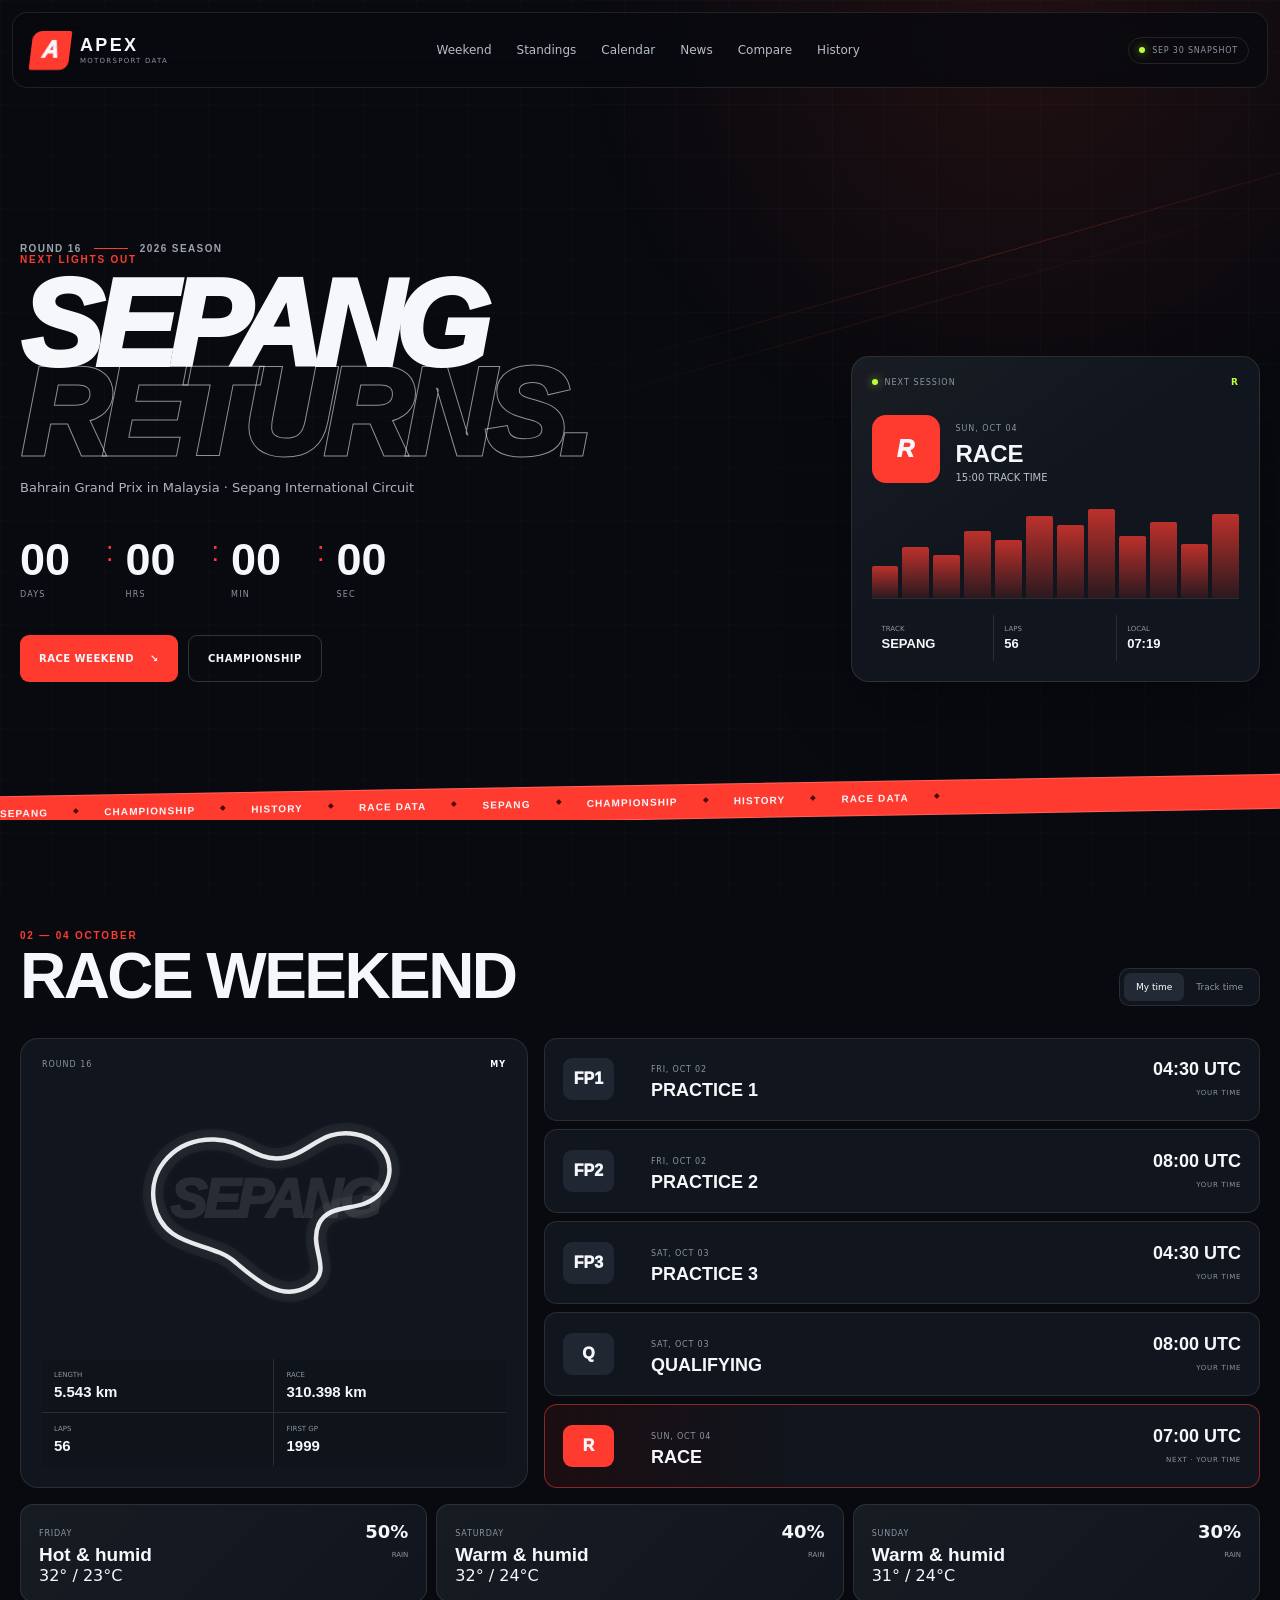
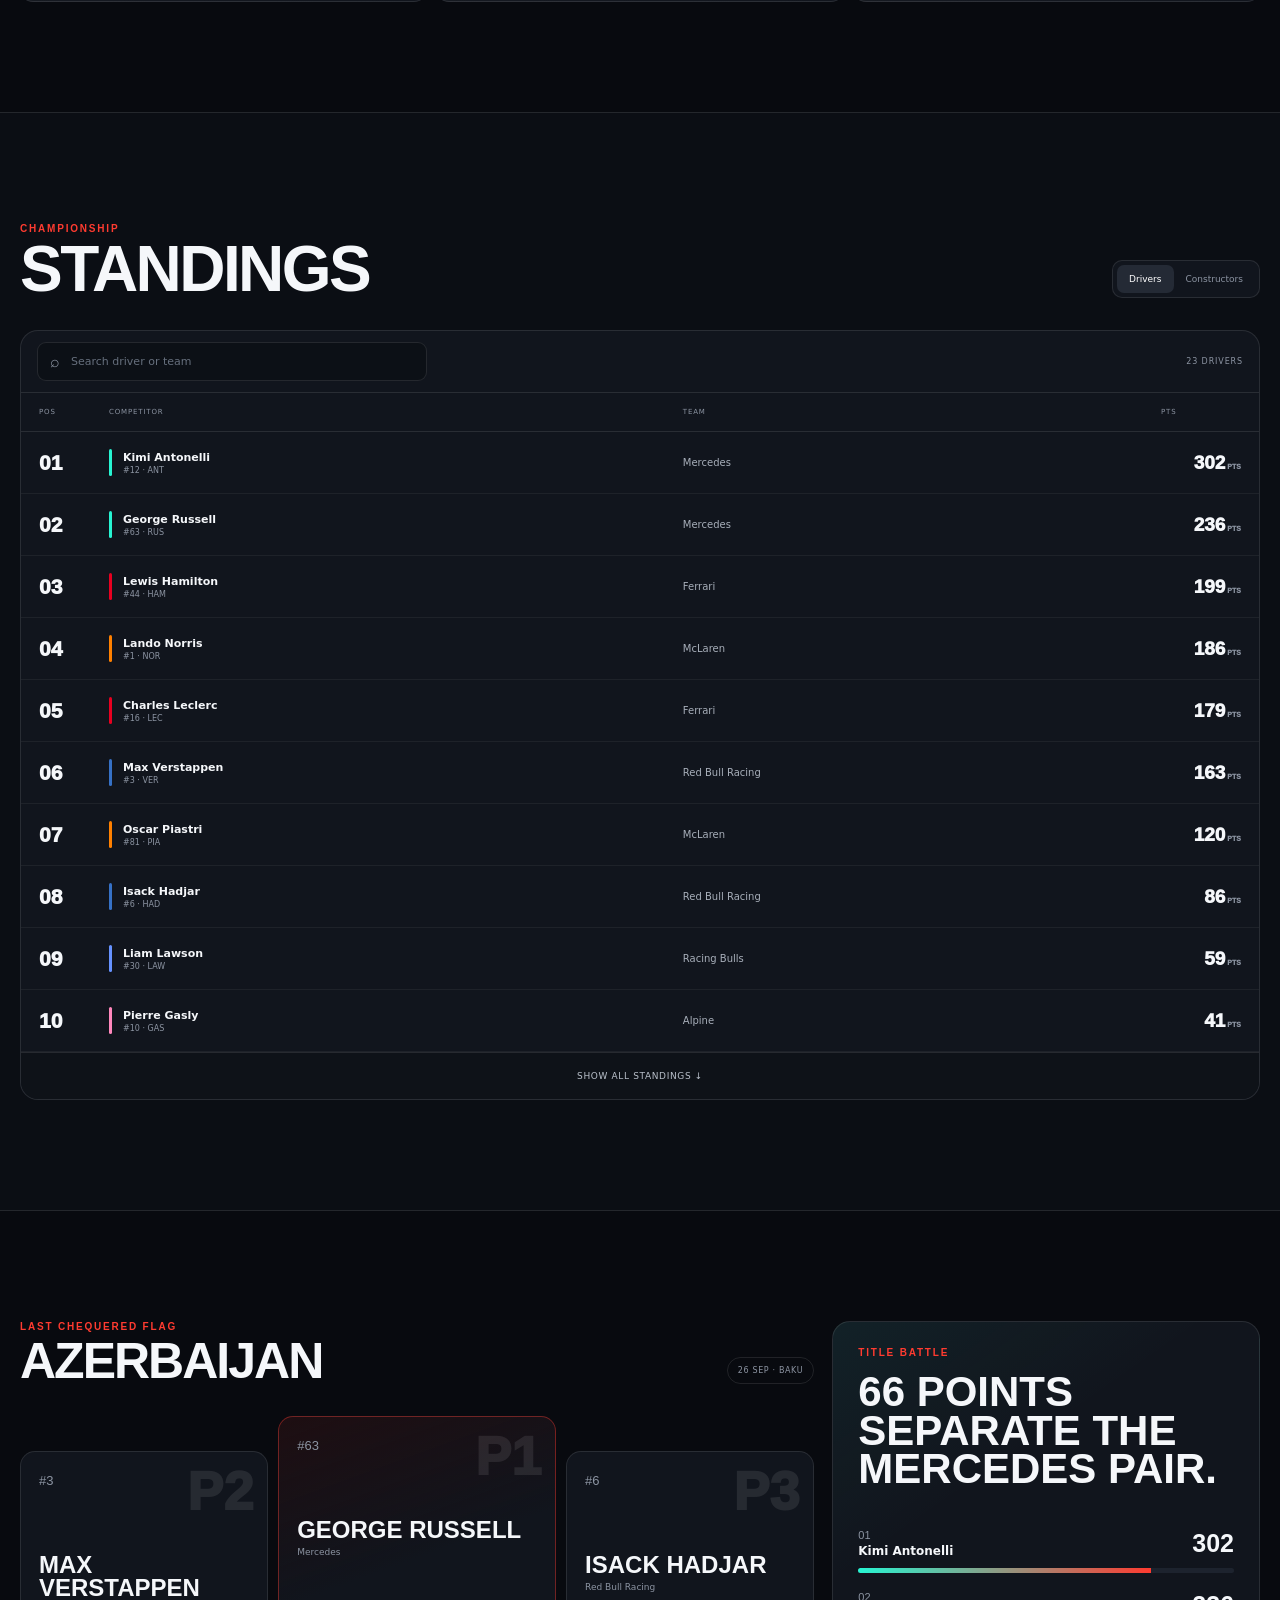
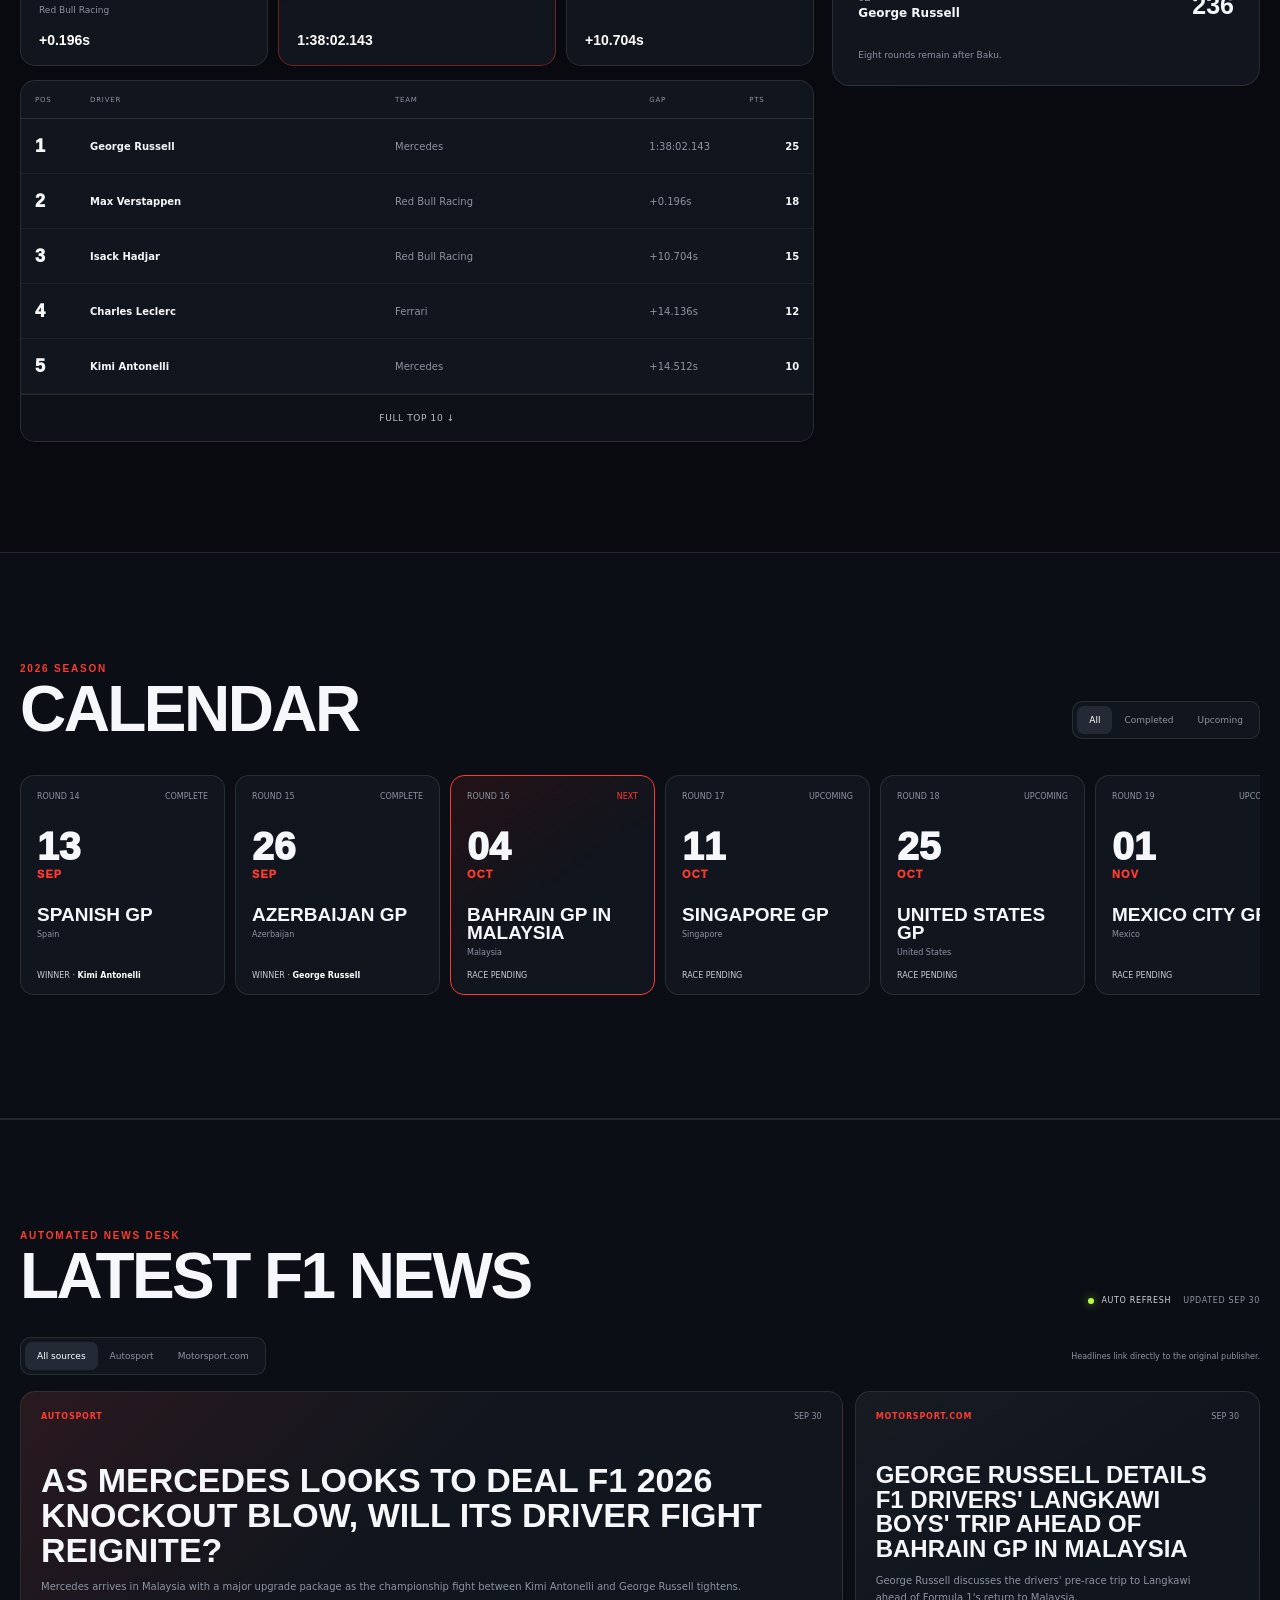
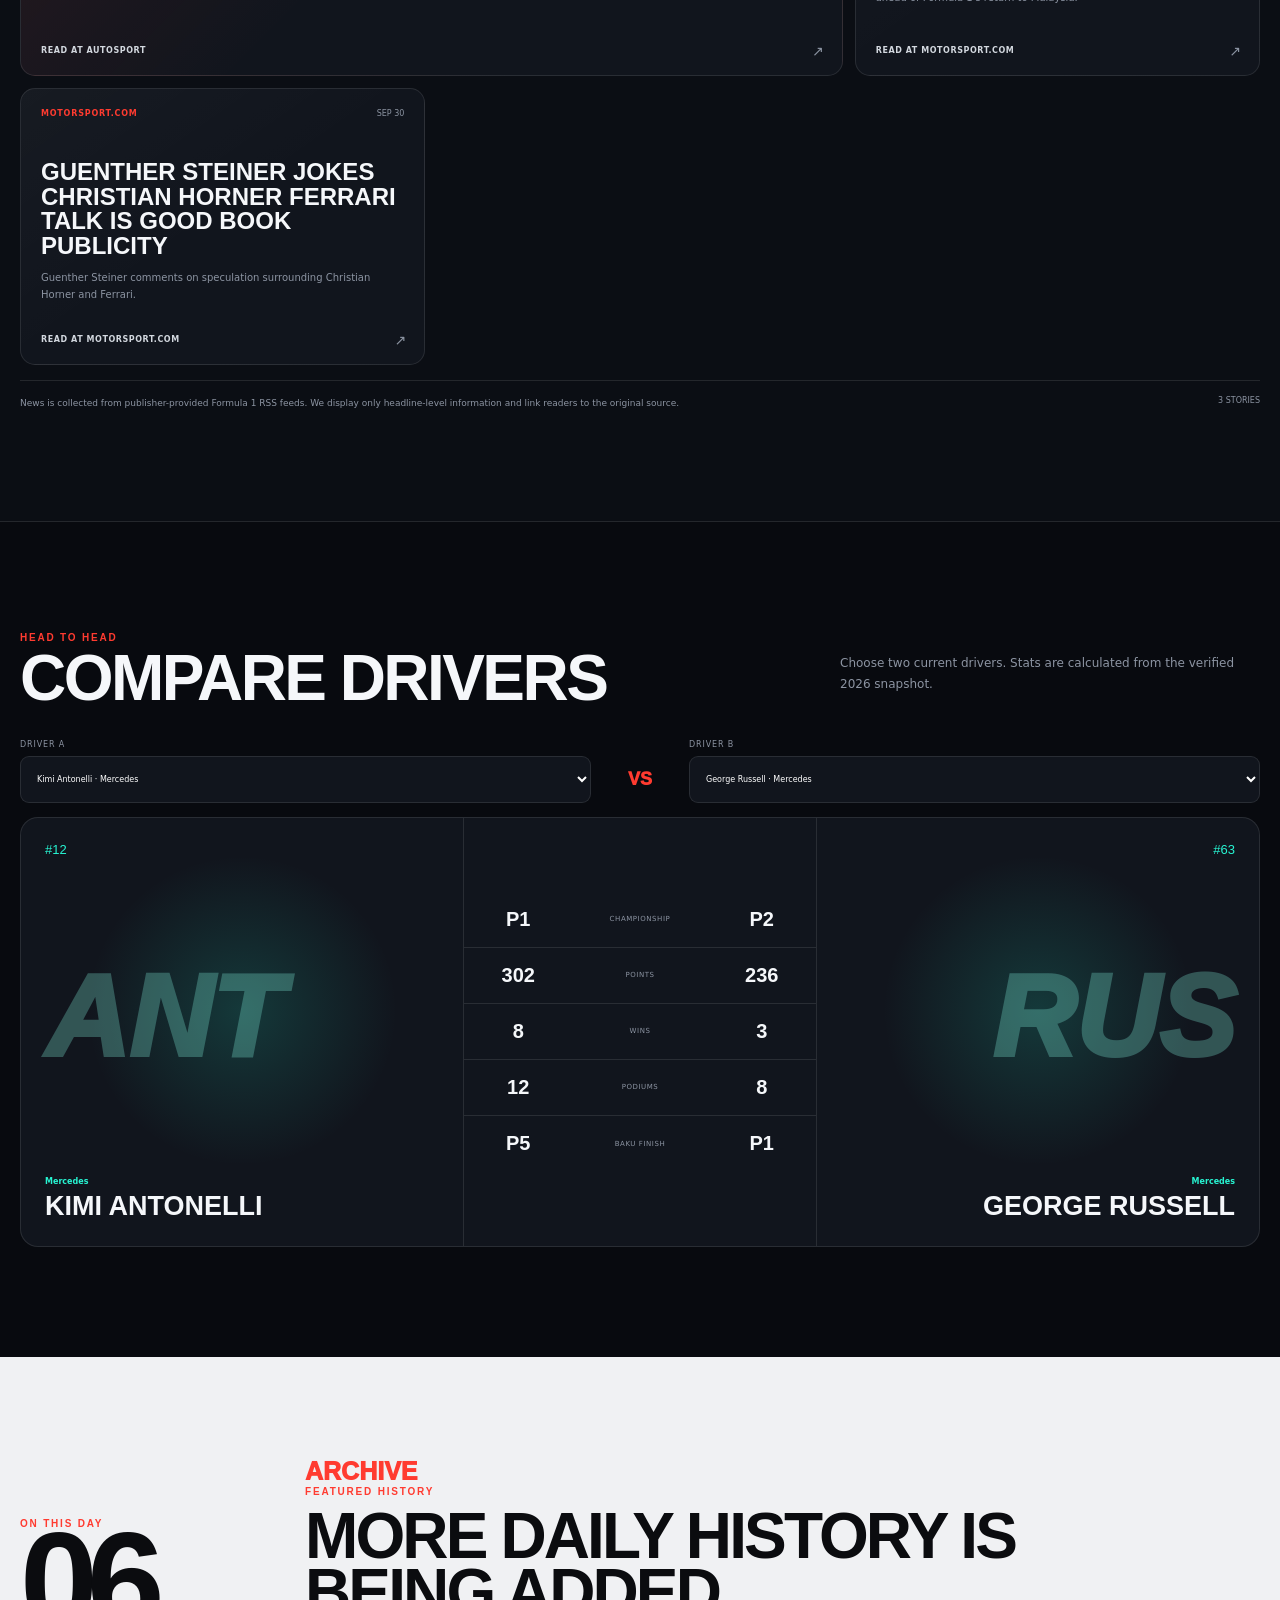
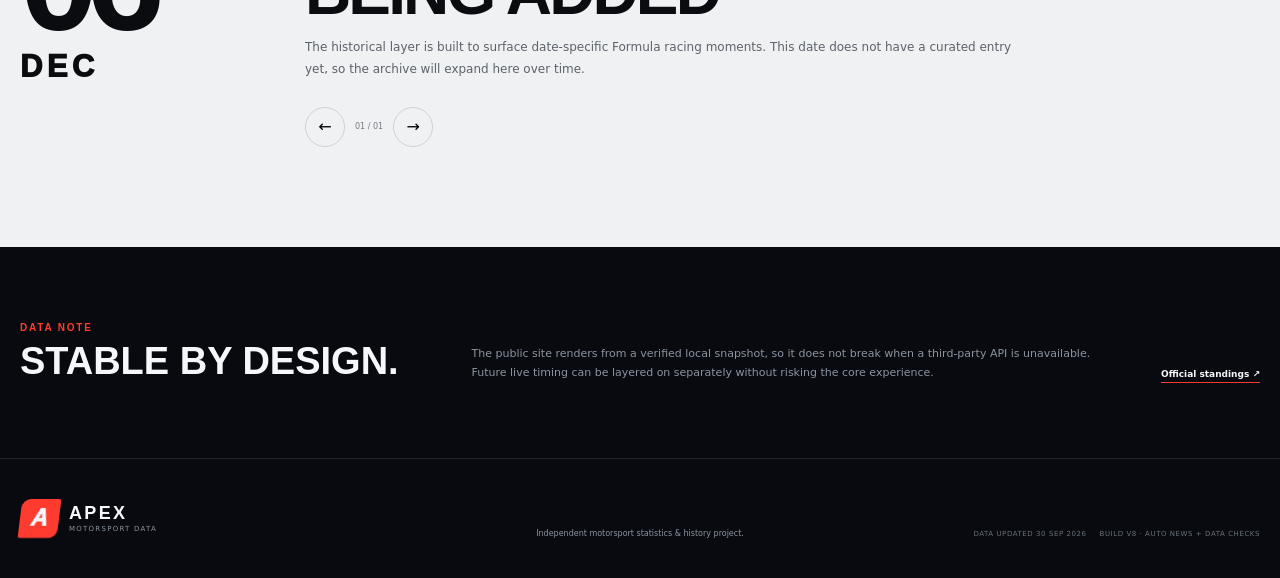
==== commit e898d066: "Add files via upload" ====
--- a/index.html
+++ b/index.html
@@ -6,7 +6,7 @@
   <meta name="theme-color" content="#080a0f">
   <meta name="description" content="Independent Formula racing statistics, race weekends and history.">
   <title>APEX — Motorsport Data</title>
-  <link rel="stylesheet" href="styles.css?v=7">
+  <link rel="stylesheet" href="styles.css?v=8">
 </head>
 <body>
   <div class="progress" id="progress"></div>
@@ -21,6 +21,7 @@
       <a href="#weekend">Weekend</a>
       <a href="#standings">Standings</a>
       <a href="#calendar">Calendar</a>
+      <a href="#news">News</a>
       <a href="#compare">Compare</a>
       <a href="#history">History</a>
     </nav>
@@ -215,6 +216,45 @@
       </div>
     </section>
 
+
+    <section class="section alt section-anchor" id="news">
+      <div class="container">
+        <div class="section-head reveal">
+          <div>
+            <p class="label">AUTOMATED NEWS DESK</p>
+            <h2>Latest F1 news</h2>
+          </div>
+          <div class="news-meta">
+            <span class="news-live"><i></i> AUTO REFRESH</span>
+            <span id="newsUpdated">Checking feed…</span>
+          </div>
+        </div>
+
+        <div class="news-controls reveal">
+          <div class="news-tabs" role="tablist" aria-label="News sources">
+            <button class="active" data-news-source="all">All sources</button>
+            <button data-news-source="Autosport">Autosport</button>
+            <button data-news-source="Motorsport.com">Motorsport.com</button>
+          </div>
+          <span>Headlines link directly to the original publisher.</span>
+        </div>
+
+        <div class="news-grid reveal" id="newsGrid">
+          <article class="news-card news-loading">
+            <span>NEWS</span><h3>Loading latest Formula 1 headlines…</h3>
+          </article>
+        </div>
+
+        <div class="news-footer reveal">
+          <p>
+            News is collected from publisher-provided Formula 1 RSS feeds. We display only
+            headline-level information and link readers to the original source.
+          </p>
+          <span id="newsCount"></span>
+        </div>
+      </div>
+    </section>
+
     <section class="section section-anchor" id="compare">
       <div class="container">
         <div class="section-head reveal">
@@ -275,12 +315,14 @@
       <p>Independent motorsport statistics & history project.</p>
       <div class="footer-right">
         <span>DATA UPDATED 30 SEP 2026</span>
-        <span>BUILD V7 · CLEAN REWRITE</span>
+        <span>BUILD V8 · AUTO NEWS + DATA CHECKS</span>
       </div>
     </div>
   </footer>
 
-  <script src="data.js?v=7"></script>
-  <script src="app.js?v=7"></script>
+  <script src="data.js?v=8"></script>
+  <script src="news.js?v=8"></script>
+  <script src="data-status.js?v=8"></script>
+  <script src="app.js?v=8"></script>
 </body>
 </html>
--- a/styles.css
+++ b/styles.css
@@ -156,4 +156,36 @@
   .podium-grid{grid-template-columns:1fr}.podium-card,.podium-card.first{min-height:150px}.podium-card h3{margin-top:35px}.result-table-head,.result-row{grid-template-columns:42px 1fr 72px 42px}.result-table-head span:nth-child(3),.result-row .rteam{display:none}.result-table-head,.result-row{padding-inline:10px}
   .compare-picker{grid-template-columns:1fr}.compare-picker>span{height:25px}.compare-board{grid-template-columns:1fr 1fr}.compare-driver{padding:14px}.compare-driver h3{font-size:19px}.compare-driver .big-code{font-size:60px}.history-layout{grid-template-columns:1fr;gap:35px}.history-date strong{font-size:90px}.history-card h2{font-size:45px}.source-line{grid-template-columns:1fr}.footer{grid-template-columns:1fr}.footer-right{justify-content:flex-start;flex-direction:column}.calendar-filter{max-width:100%;overflow:auto}
 }
-@media(prefers-reduced-motion:reduce){html{scroll-behavior:auto}.marquee div{animation:none}.reveal{opacity:1;transform:none;transition:none}}+@media(prefers-reduced-motion:reduce){html{scroll-behavior:auto}.marquee div{animation:none}.reveal{opacity:1;transform:none;transition:none}}
+
+/* V8 automated news desk */
+.news-meta{display:flex;align-items:center;gap:12px;color:var(--muted);font-size:8px;letter-spacing:.08em}
+.news-live{display:inline-flex;align-items:center;gap:7px;color:#cdd3dc}
+.news-live i{width:6px;height:6px;border-radius:50%;background:var(--lime);box-shadow:0 0 10px rgba(186,255,59,.65)}
+.news-controls{display:flex;align-items:center;justify-content:space-between;gap:20px;margin-bottom:16px}
+.news-controls>span{color:var(--muted);font-size:8px}
+.news-tabs{display:flex;padding:4px;border:1px solid var(--line);border-radius:10px;background:var(--panel)}
+.news-tabs button{border:0;background:transparent;color:var(--muted);padding:9px 12px;border-radius:7px;font-size:9px}
+.news-tabs button.active{background:#242a35;color:#fff}
+.news-grid{display:grid;grid-template-columns:repeat(3,1fr);gap:12px}
+.news-card{min-height:255px;padding:20px;border:1px solid var(--line);border-radius:15px;background:linear-gradient(145deg,rgba(255,255,255,.025),transparent 50%),var(--panel);display:flex;flex-direction:column;position:relative;transition:.2s}
+.news-card:hover{transform:translateY(-3px);border-color:var(--line2)}
+.news-card::after{content:"↗";position:absolute;right:18px;bottom:16px;color:var(--muted);font-size:14px}
+.news-source-row{display:flex;justify-content:space-between;align-items:center;gap:12px}
+.news-source{color:var(--red);font-size:8px;font-weight:900;letter-spacing:.1em;text-transform:uppercase}
+.news-time{color:var(--muted);font-size:8px}
+.news-card h3{margin:42px 0 12px;font-family:var(--display);font-size:24px;line-height:1.02;text-transform:uppercase}
+.news-card p{margin:0 25px 32px 0;color:var(--muted);font-size:10px;line-height:1.65}
+.news-card .read-source{margin-top:auto;color:#d3d8df;font-size:8px;font-weight:900;letter-spacing:.07em;text-transform:uppercase}
+.news-card.featured{grid-column:span 2;min-height:285px;background:linear-gradient(135deg,rgba(255,59,48,.10),transparent 45%),var(--panel)}
+.news-card.featured h3{max-width:760px;font-size:34px}
+.news-loading span{color:var(--red);font-size:8px}.news-loading h3{color:var(--muted)}
+.news-footer{display:flex;justify-content:space-between;gap:24px;margin-top:15px;padding-top:15px;border-top:1px solid var(--line)}
+.news-footer p{margin:0;max-width:700px;color:var(--muted);font-size:9px;line-height:1.65}
+.news-footer span{color:var(--muted);font-size:8px}
+@media(max-width:900px){.news-grid{grid-template-columns:repeat(2,1fr)}}
+@media(max-width:650px){
+  .news-controls{align-items:flex-start;flex-direction:column}.news-tabs{max-width:100%;overflow:auto}
+  .news-grid{grid-template-columns:1fr}.news-card.featured{grid-column:auto}.news-card.featured h3{font-size:26px}
+  .news-footer{flex-direction:column}
+}
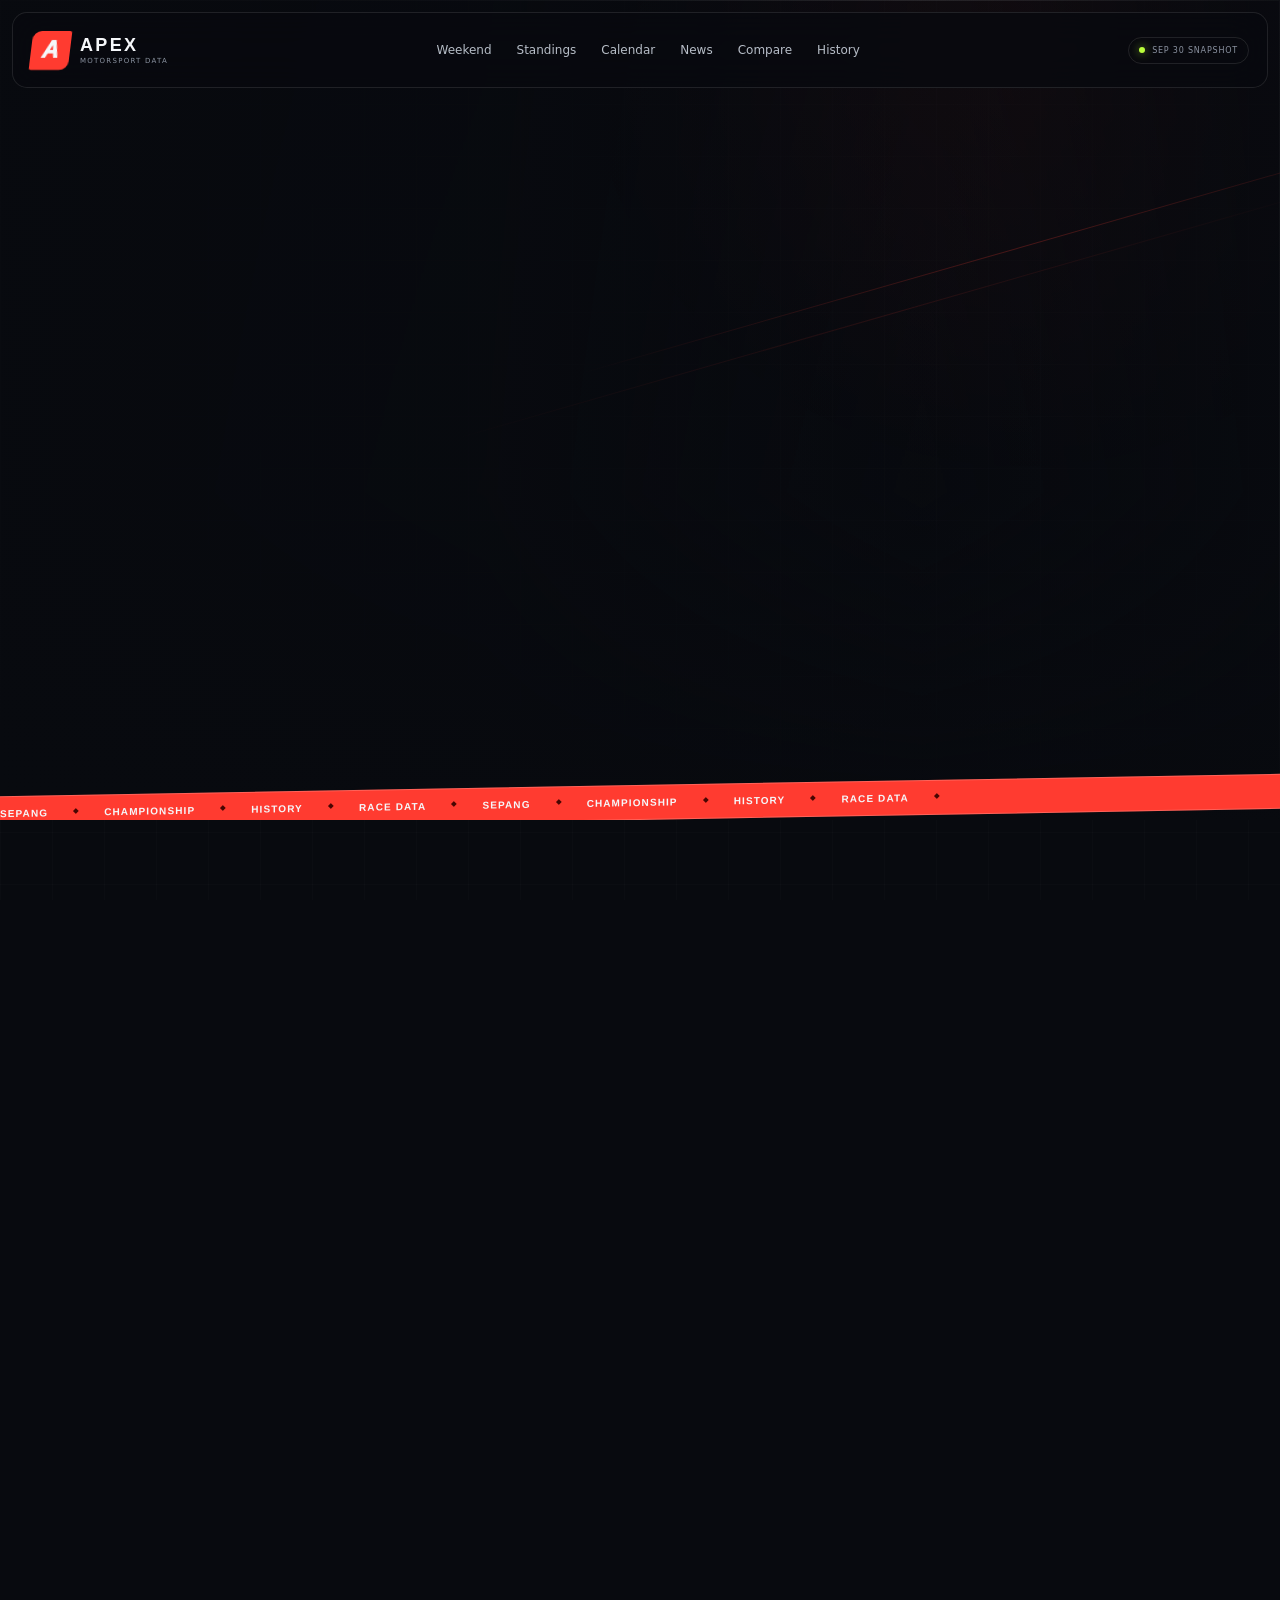
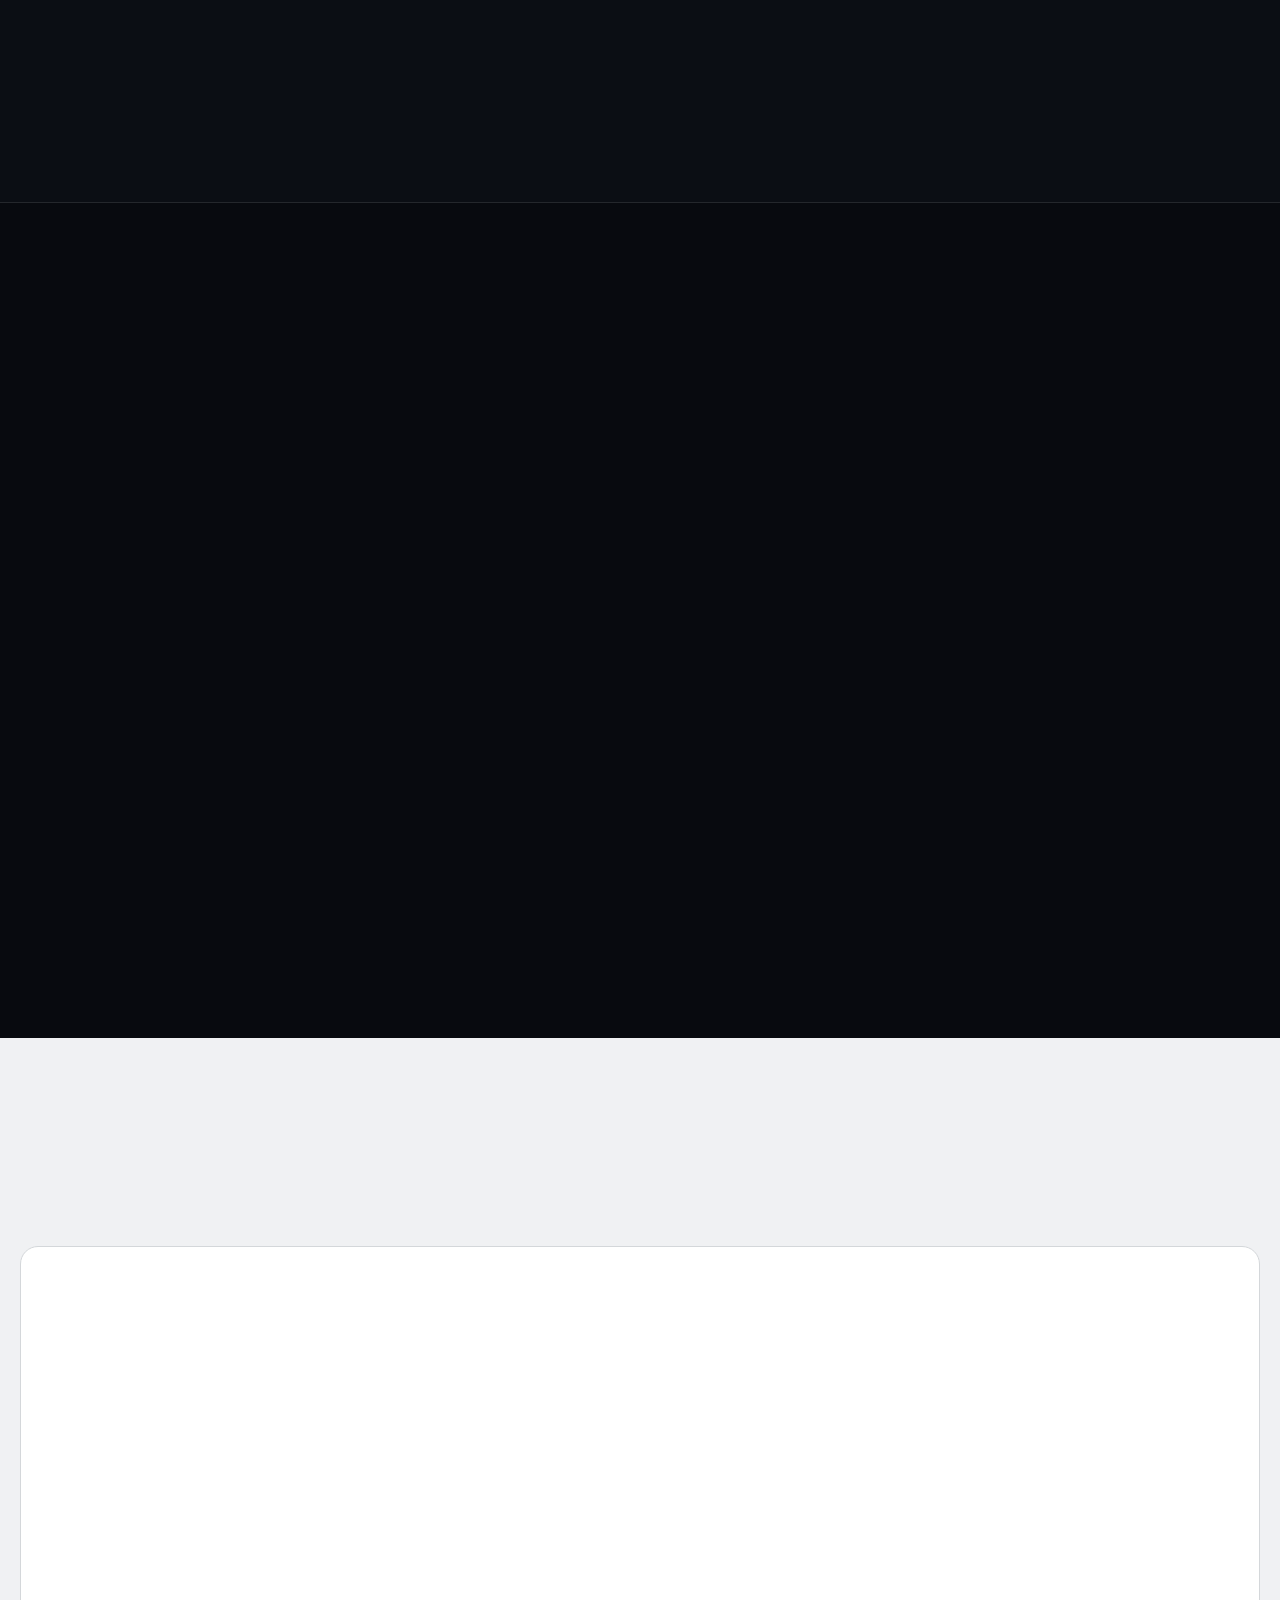
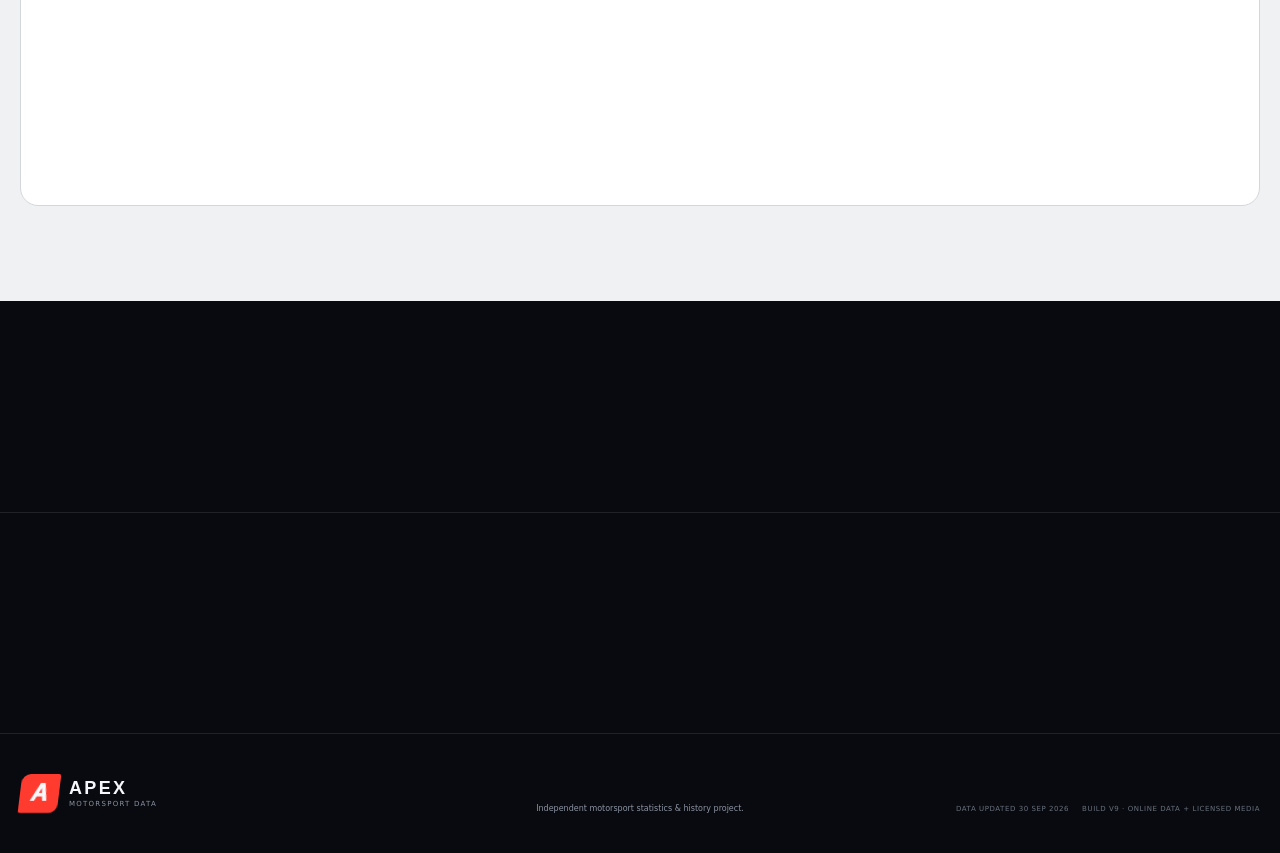
==== commit 179fc492: "Add files via upload" ====
--- a/index.html
+++ b/index.html
@@ -6,7 +6,7 @@
   <meta name="theme-color" content="#080a0f">
   <meta name="description" content="Independent Formula racing statistics, race weekends and history.">
   <title>APEX — Motorsport Data</title>
-  <link rel="stylesheet" href="styles.css?v=8">
+  <link rel="stylesheet" href="styles.css?v=9">
 </head>
 <body>
   <div class="progress" id="progress"></div>
@@ -36,6 +36,10 @@
 
   <main>
     <section class="hero section-anchor" id="home">
+      <div class="hero-media" aria-hidden="true">
+        <img id="heroPhoto" alt="">
+        <div class="hero-media-scrim"></div>
+      </div>
       <div class="hero-bg" aria-hidden="true">
         <div class="hero-gridlines"></div>
         <div class="speed-streak one"></div>
@@ -89,6 +93,7 @@
             <span style="--h:82%"></span><span style="--h:58%"></span><span style="--h:91%"></span>
           </div>
 
+          <div class="media-credit hero-credit" id="heroCredit"></div>
           <div class="console-bottom">
             <div><small>TRACK</small><strong>SEPANG</strong></div>
             <div><small>LAPS</small><strong>56</strong></div>
@@ -122,7 +127,8 @@
               <span>ROUND 16</span><strong>MY</strong>
             </div>
             <div class="track-art" aria-hidden="true">
-              <svg viewBox="0 0 420 260">
+              <img class="circuit-layout-image" id="circuitLayoutImage" alt="Current circuit layout" hidden>
+              <svg id="fallbackCircuit" viewBox="0 0 420 260">
                 <path class="track-shadow" d="M77 135c-7-39 24-72 67-71 32 1 44 21 69 21 34 0 48-35 88-27 37 7 48 42 27 66-21 23-56 8-68 34-12 27 17 51-10 68-31 20-61-7-83-26-27-24-80-14-90-65Z"/>
                 <path class="track-line" d="M77 135c-7-39 24-72 67-71 32 1 44 21 69 21 34 0 48-35 88-27 37 7 48 42 27 66-21 23-56 8-68 34-12 27 17 51-10 68-31 20-61-7-83-26-27-24-80-14-90-65Z"/>
               </svg>
@@ -273,24 +279,40 @@
     </section>
 
     <section class="history section-anchor" id="history">
-      <div class="container history-layout">
-        <div class="history-date reveal">
-          <p class="label">ON THIS DAY</p>
-          <strong id="historyDay">30</strong>
-          <span id="historyMonth">SEP</span>
-        </div>
-
-        <article class="history-card reveal">
-          <span class="history-year" id="historyYear">2007</span>
-          <p class="label" id="historyCategory">RACE HISTORY</p>
-          <h2 id="historyTitle">Hamilton masters a rain-soaked Fuji</h2>
-          <p id="historyText"></p>
-          <div class="history-controls">
-            <button id="historyPrev" aria-label="Previous story">←</button>
-            <span id="historyCount">01 / 02</span>
-            <button id="historyNext" aria-label="Next story">→</button>
-          </div>
-        </article>
+      <div class="container">
+        <div class="history-heading reveal">
+          <div>
+            <p class="label">FROM THE ONLINE ARCHIVE</p>
+            <h2>On this day</h2>
+          </div>
+          <span id="historySourceStatus">F1 history · updated daily</span>
+        </div>
+
+        <div class="history-editorial">
+          <figure class="history-visual reveal">
+            <img id="historyImage" alt="">
+            <figcaption class="media-credit" id="historyCredit"></figcaption>
+          </figure>
+
+          <article class="history-card reveal">
+            <div class="history-date-inline">
+              <strong id="historyDay">30</strong>
+              <span id="historyMonth">SEP</span>
+              <i id="historyYear">2007</i>
+            </div>
+            <p class="label" id="historyCategory">RACE HISTORY</p>
+            <h2 id="historyTitle">Hamilton wins a rain-soaked Japanese Grand Prix</h2>
+            <p id="historyText"></p>
+            <div class="history-actions">
+              <a id="historySourceLink" class="text-link dark-link" href="#" target="_blank" rel="noopener noreferrer">Event source ↗</a>
+              <div class="history-controls">
+                <button id="historyPrev" aria-label="Previous story">←</button>
+                <span id="historyCount">01 / 01</span>
+                <button id="historyNext" aria-label="Next story">→</button>
+              </div>
+            </div>
+          </article>
+        </div>
       </div>
     </section>
 
@@ -304,6 +326,28 @@
         <a class="text-link" href="https://www.formula1.com/en/results/2026/drivers" target="_blank" rel="noreferrer">Official standings ↗</a>
       </div>
     </section>
+
+    <section class="section source-status-section">
+      <div class="container source-status-grid reveal">
+        <article>
+          <span class="source-dot online"></span>
+          <div><small>NEWS</small><strong>Publisher RSS</strong><p>Checked automatically every 30 minutes.</p></div>
+        </article>
+        <article>
+          <span class="source-dot online"></span>
+          <div><small>HISTORY</small><strong>F1DB</strong><p>1950–present archive regenerated daily.</p></div>
+        </article>
+        <article>
+          <span class="source-dot online"></span>
+          <div><small>IMAGES</small><strong>Wikimedia Commons</strong><p>Reusable media with creator and license attribution.</p></div>
+        </article>
+        <article>
+          <span class="source-dot" id="dataSourceDot"></span>
+          <div><small>CHAMPIONSHIP</small><strong id="dataSourceName">Verified fallback</strong><p id="dataSourceNote">Online release overlay is fail-safe.</p></div>
+        </article>
+      </div>
+    </section>
+
   </main>
 
   <footer>
@@ -315,14 +359,17 @@
       <p>Independent motorsport statistics & history project.</p>
       <div class="footer-right">
         <span>DATA UPDATED 30 SEP 2026</span>
-        <span>BUILD V8 · AUTO NEWS + DATA CHECKS</span>
+        <span>BUILD V9 · ONLINE DATA + LICENSED MEDIA</span>
       </div>
     </div>
   </footer>
 
-  <script src="data.js?v=8"></script>
-  <script src="news.js?v=8"></script>
-  <script src="data-status.js?v=8"></script>
-  <script src="app.js?v=8"></script>
+  <script src="data.js?v=9"></script>
+  <script src="online-data.js?v=9"></script>
+  <script src="news.js?v=9"></script>
+  <script src="history.js?v=9"></script>
+  <script src="media.js?v=9"></script>
+  <script src="data-status.js?v=9"></script>
+  <script src="app.js?v=9"></script>
 </body>
 </html>
--- a/styles.css
+++ b/styles.css
@@ -189,3 +189,54 @@
   .news-grid{grid-template-columns:1fr}.news-card.featured{grid-column:auto}.news-card.featured h3{font-size:26px}
   .news-footer{flex-direction:column}
 }
+
+
+/* =========================================================
+   V9 — LICENSED MEDIA + ONLINE ARCHIVE
+   ========================================================= */
+
+.hero-media{position:absolute;inset:0;z-index:-2;overflow:hidden}
+.hero-media img{width:100%;height:100%;object-fit:cover;opacity:.34;filter:saturate(.7) contrast(1.08)}
+.hero-media-scrim{position:absolute;inset:0;background:
+  linear-gradient(90deg,rgba(8,10,15,.98) 0%,rgba(8,10,15,.88) 38%,rgba(8,10,15,.48) 72%,rgba(8,10,15,.84) 100%),
+  linear-gradient(0deg,var(--bg) 0%,transparent 40%,rgba(8,10,15,.25) 100%)}
+.media-credit{color:rgba(255,255,255,.48);font-size:7px;line-height:1.4}
+.media-credit a{text-decoration:underline;text-underline-offset:2px}
+.hero-credit{margin:-3px 0 12px;text-align:right}
+.track-art .circuit-layout-image{position:absolute;width:82%;height:78%;object-fit:contain;filter:drop-shadow(0 0 10px rgba(255,255,255,.12))}
+.track-art.has-layout svg,.track-art.has-layout .track-name{opacity:.12}
+.history{padding:95px 0;background:#f0f1f3;color:#0b0c0f}
+.history-heading{display:flex;justify-content:space-between;align-items:end;gap:25px;margin-bottom:28px}
+.history-heading h2{margin:7px 0 0;font-family:var(--display);font-size:clamp(45px,6vw,78px);line-height:.88;text-transform:uppercase;letter-spacing:-.05em}
+.history-heading>span{color:#727980;font-size:8px;letter-spacing:.08em}
+.history-editorial{display:grid;grid-template-columns:1.05fr .95fr;min-height:560px;border:1px solid #d4d7da;border-radius:18px;overflow:hidden;background:#fff}
+.history-visual{margin:0;position:relative;min-height:500px;background:#111;overflow:hidden}
+.history-visual img{width:100%;height:100%;object-fit:cover;display:block;transition:transform .8s ease}
+.history-visual:hover img{transform:scale(1.025)}
+.history-visual .media-credit{position:absolute;left:12px;bottom:10px;max-width:90%;padding:6px 8px;border-radius:7px;background:rgba(0,0,0,.6);color:rgba(255,255,255,.78);backdrop-filter:blur(6px)}
+.history-card{padding:45px;display:flex;flex-direction:column;justify-content:center}
+.history-date-inline{display:flex;align-items:end;gap:12px;margin-bottom:35px}
+.history-date-inline strong{font-family:var(--display);font-size:74px;line-height:.72;letter-spacing:-.06em}
+.history-date-inline span{font-family:var(--display);font-size:20px;font-weight:1000;letter-spacing:.12em}
+.history-date-inline i{margin-left:auto;color:var(--red);font-family:var(--display);font-size:22px;font-style:normal;font-weight:1000}
+.history-card h2{margin:12px 0 18px;font-family:var(--display);font-size:clamp(39px,4.5vw,62px);line-height:.9;text-transform:uppercase;letter-spacing:-.04em}
+.history-card>p:last-of-type{color:#5d646c;line-height:1.8;font-size:12px}
+.history-actions{display:flex;justify-content:space-between;align-items:center;gap:18px;margin-top:28px}
+.dark-link{color:#111}
+.history-controls{display:flex;align-items:center;gap:9px;margin:0}
+.history-controls button{width:40px;height:40px;border:1px solid #c9cdd1;border-radius:50%;background:transparent}
+.history-controls span{color:#757b82;font-size:8px}
+.source-status-section{padding:55px 0;border-top:1px solid var(--line)}
+.source-status-grid{display:grid;grid-template-columns:repeat(4,1fr);gap:8px}
+.source-status-grid article{min-height:110px;padding:16px;display:flex;gap:11px;border:1px solid var(--line);border-radius:12px;background:var(--panel)}
+.source-dot{width:7px;height:7px;flex:0 0 7px;margin-top:4px;border-radius:50%;background:#747d89}
+.source-dot.online{background:var(--lime);box-shadow:0 0 9px rgba(186,255,59,.55)}
+.source-status-grid small{display:block;color:var(--muted);font-size:7px;letter-spacing:.1em}
+.source-status-grid strong{display:block;margin-top:3px;font-size:10px}
+.source-status-grid p{margin:7px 0 0;color:var(--muted);font-size:8px;line-height:1.5}
+@media(max-width:900px){
+  .history-editorial{grid-template-columns:1fr}.history-visual{min-height:390px}.source-status-grid{grid-template-columns:repeat(2,1fr)}
+}
+@media(max-width:600px){
+  .hero-media img{opacity:.25}.history-heading{align-items:flex-start;flex-direction:column}.history-card{padding:27px 20px}.history-date-inline strong{font-size:62px}.history-date-inline{margin-bottom:25px}.history-actions{align-items:flex-start;flex-direction:column}.source-status-grid{grid-template-columns:1fr}
+}
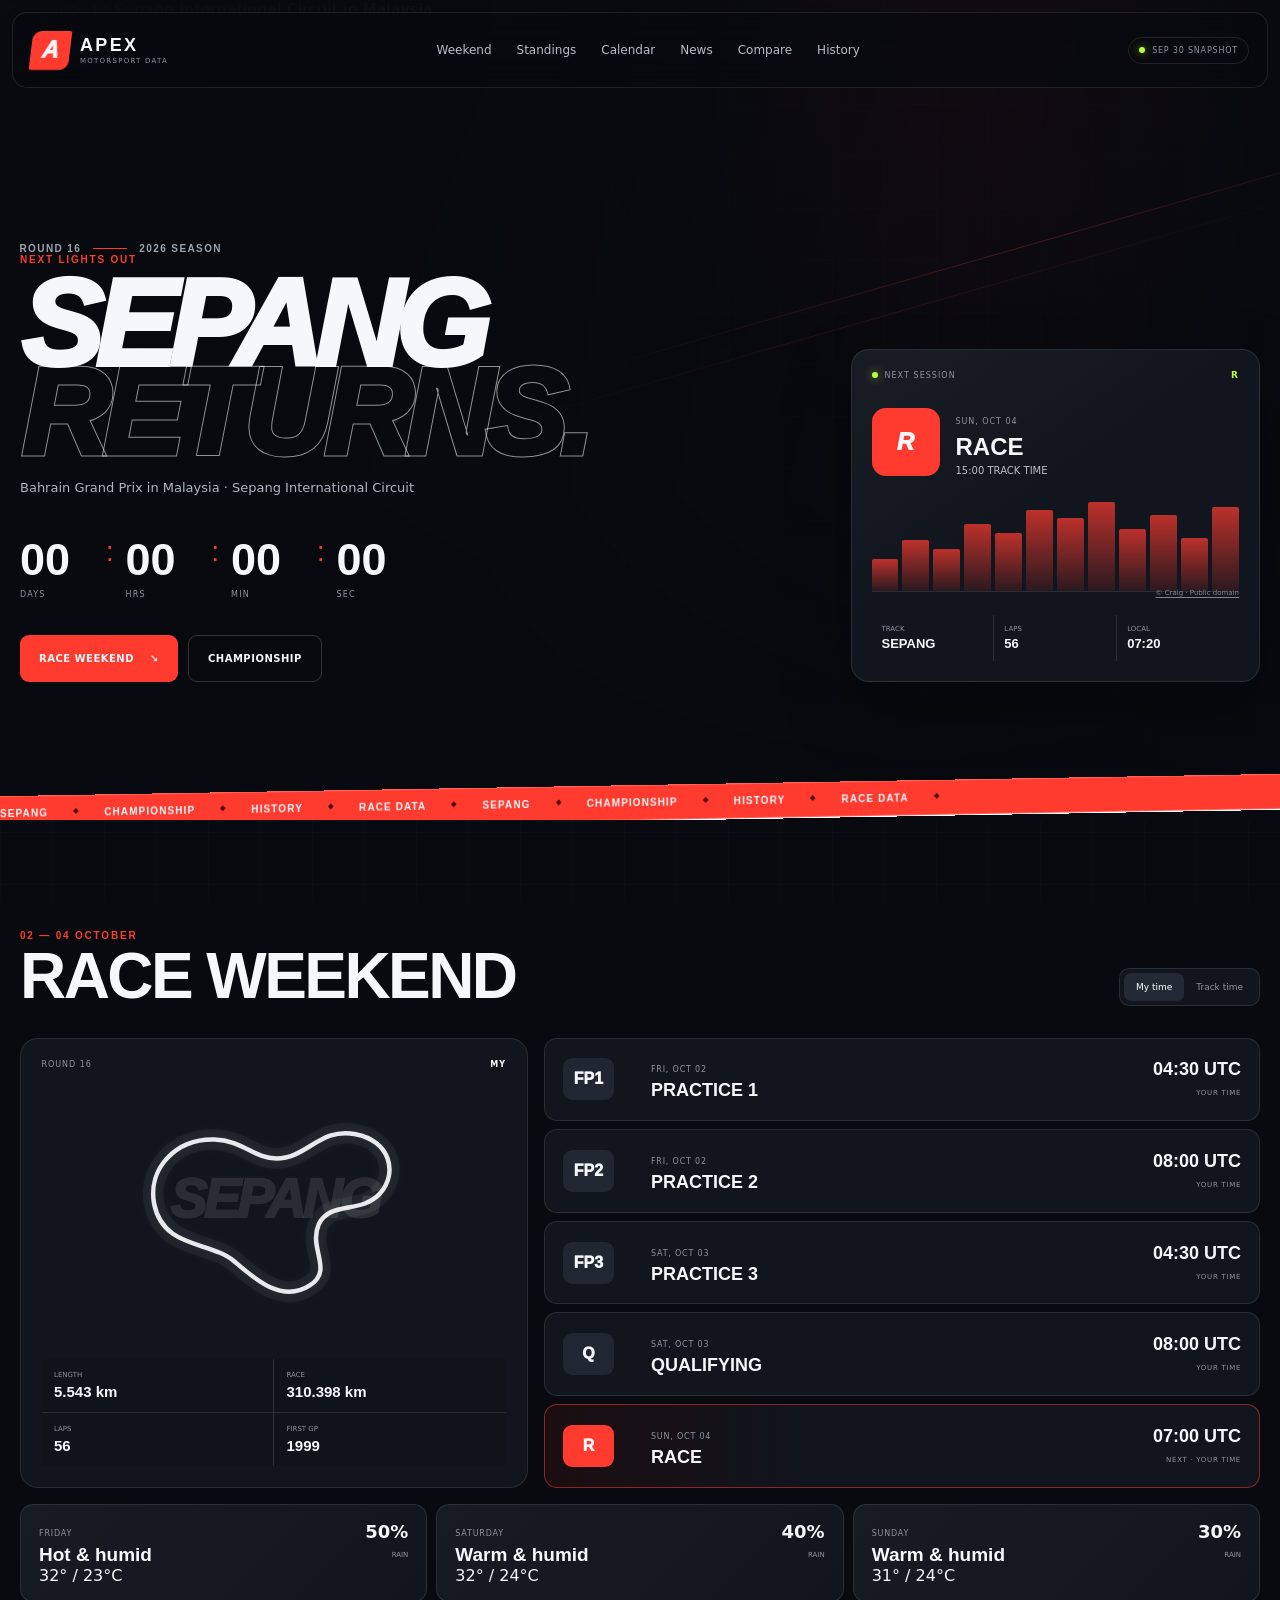
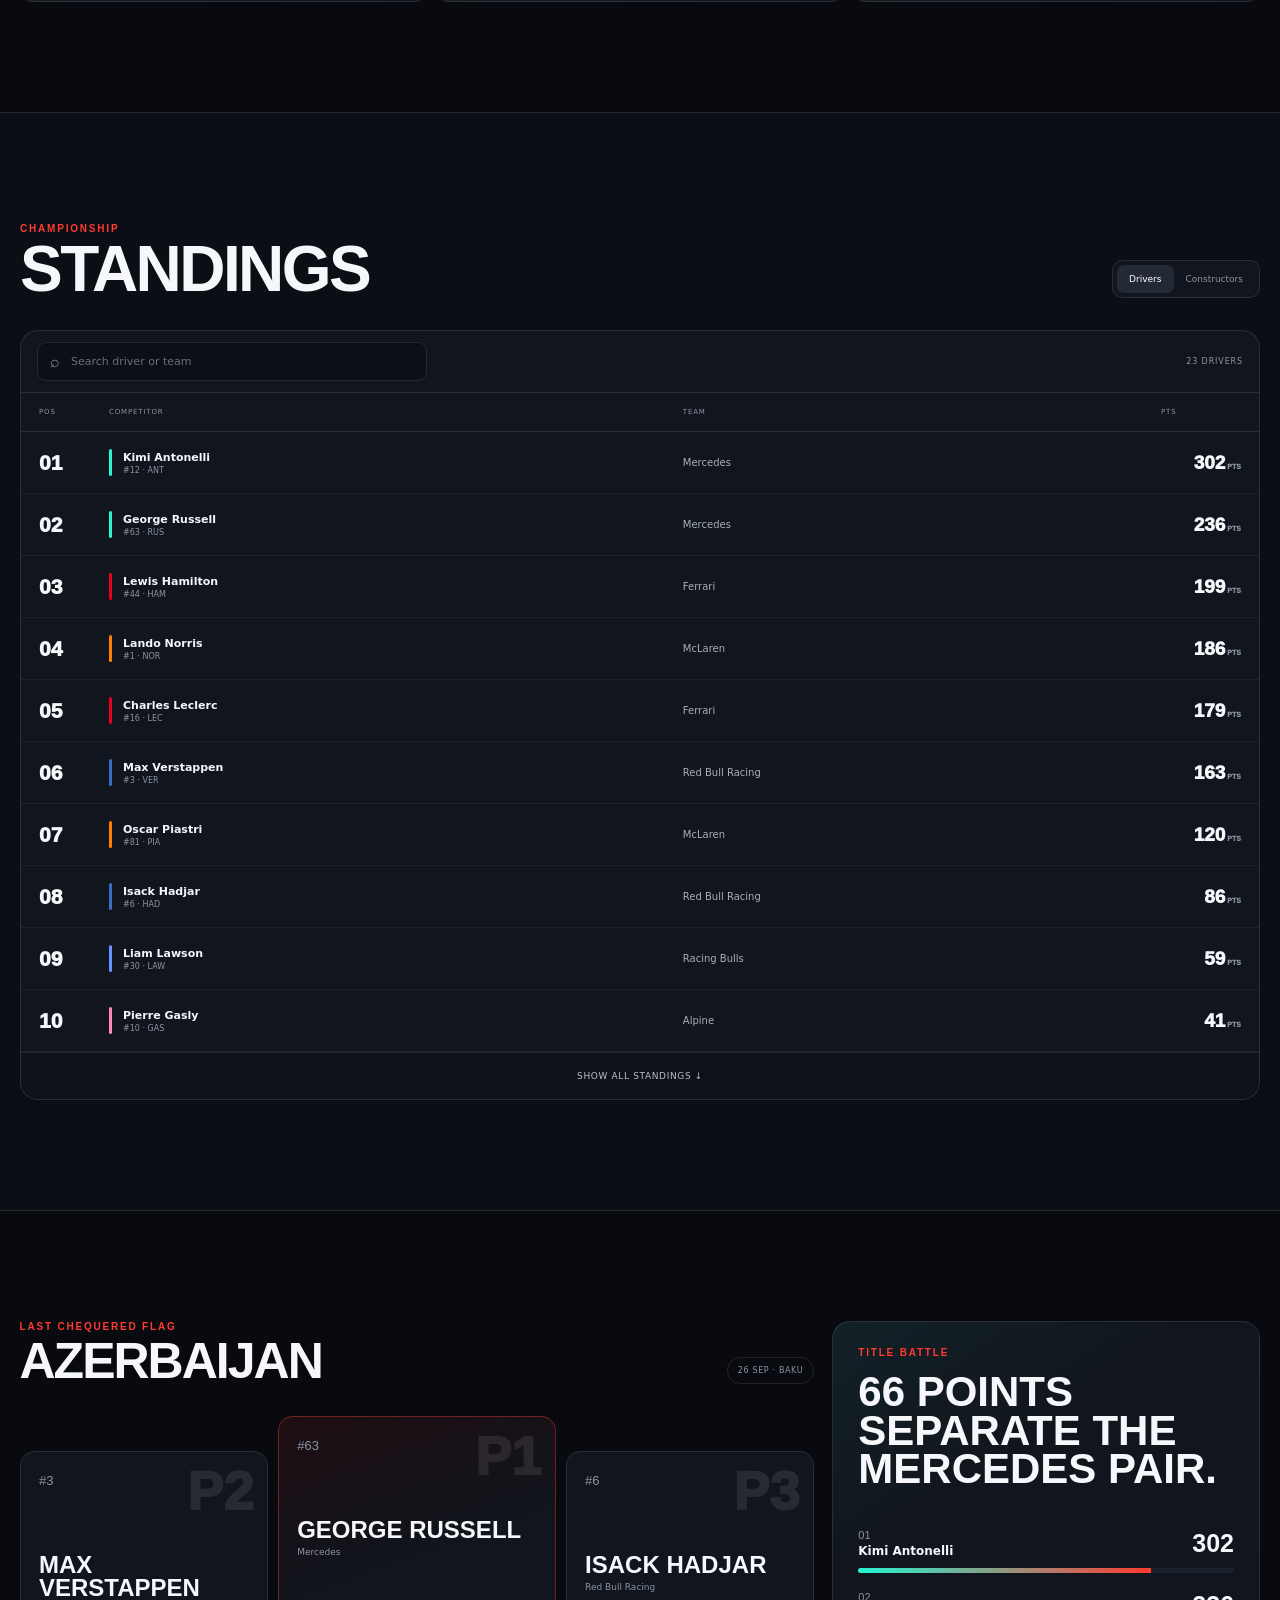
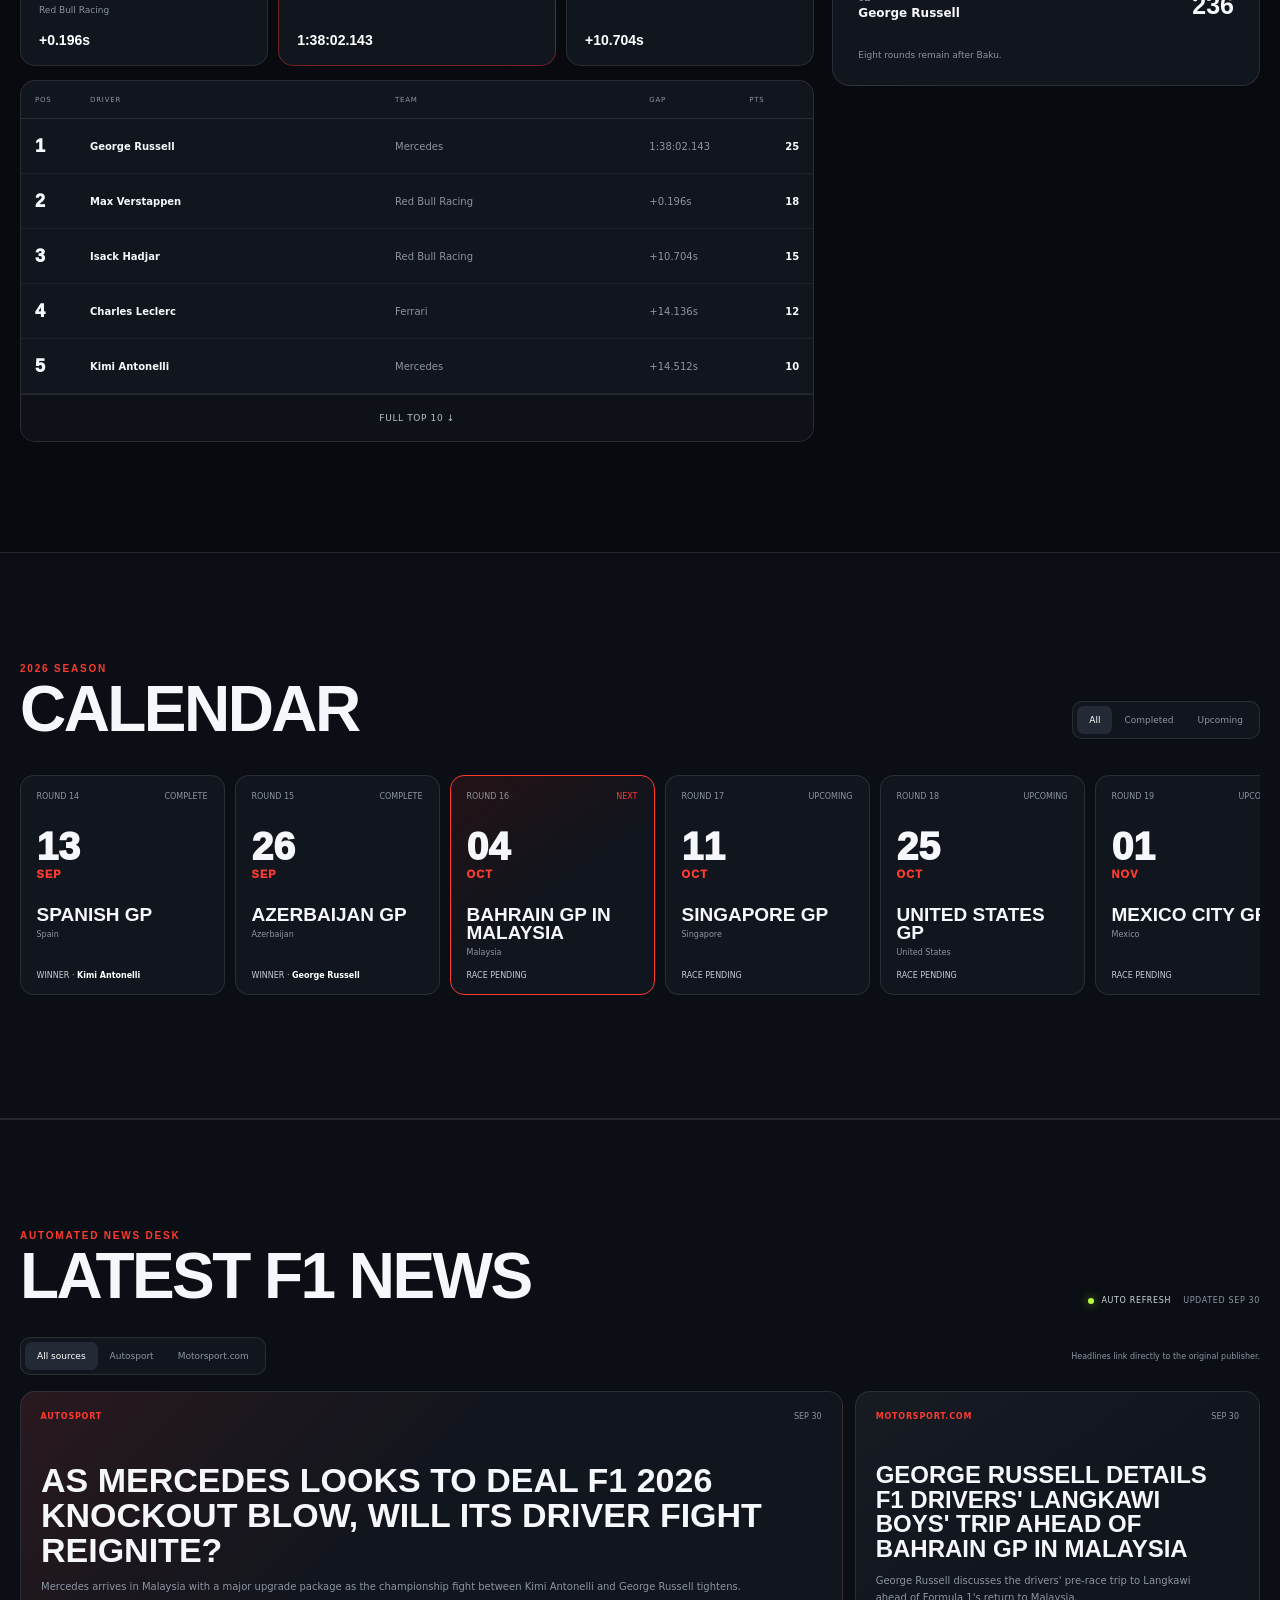
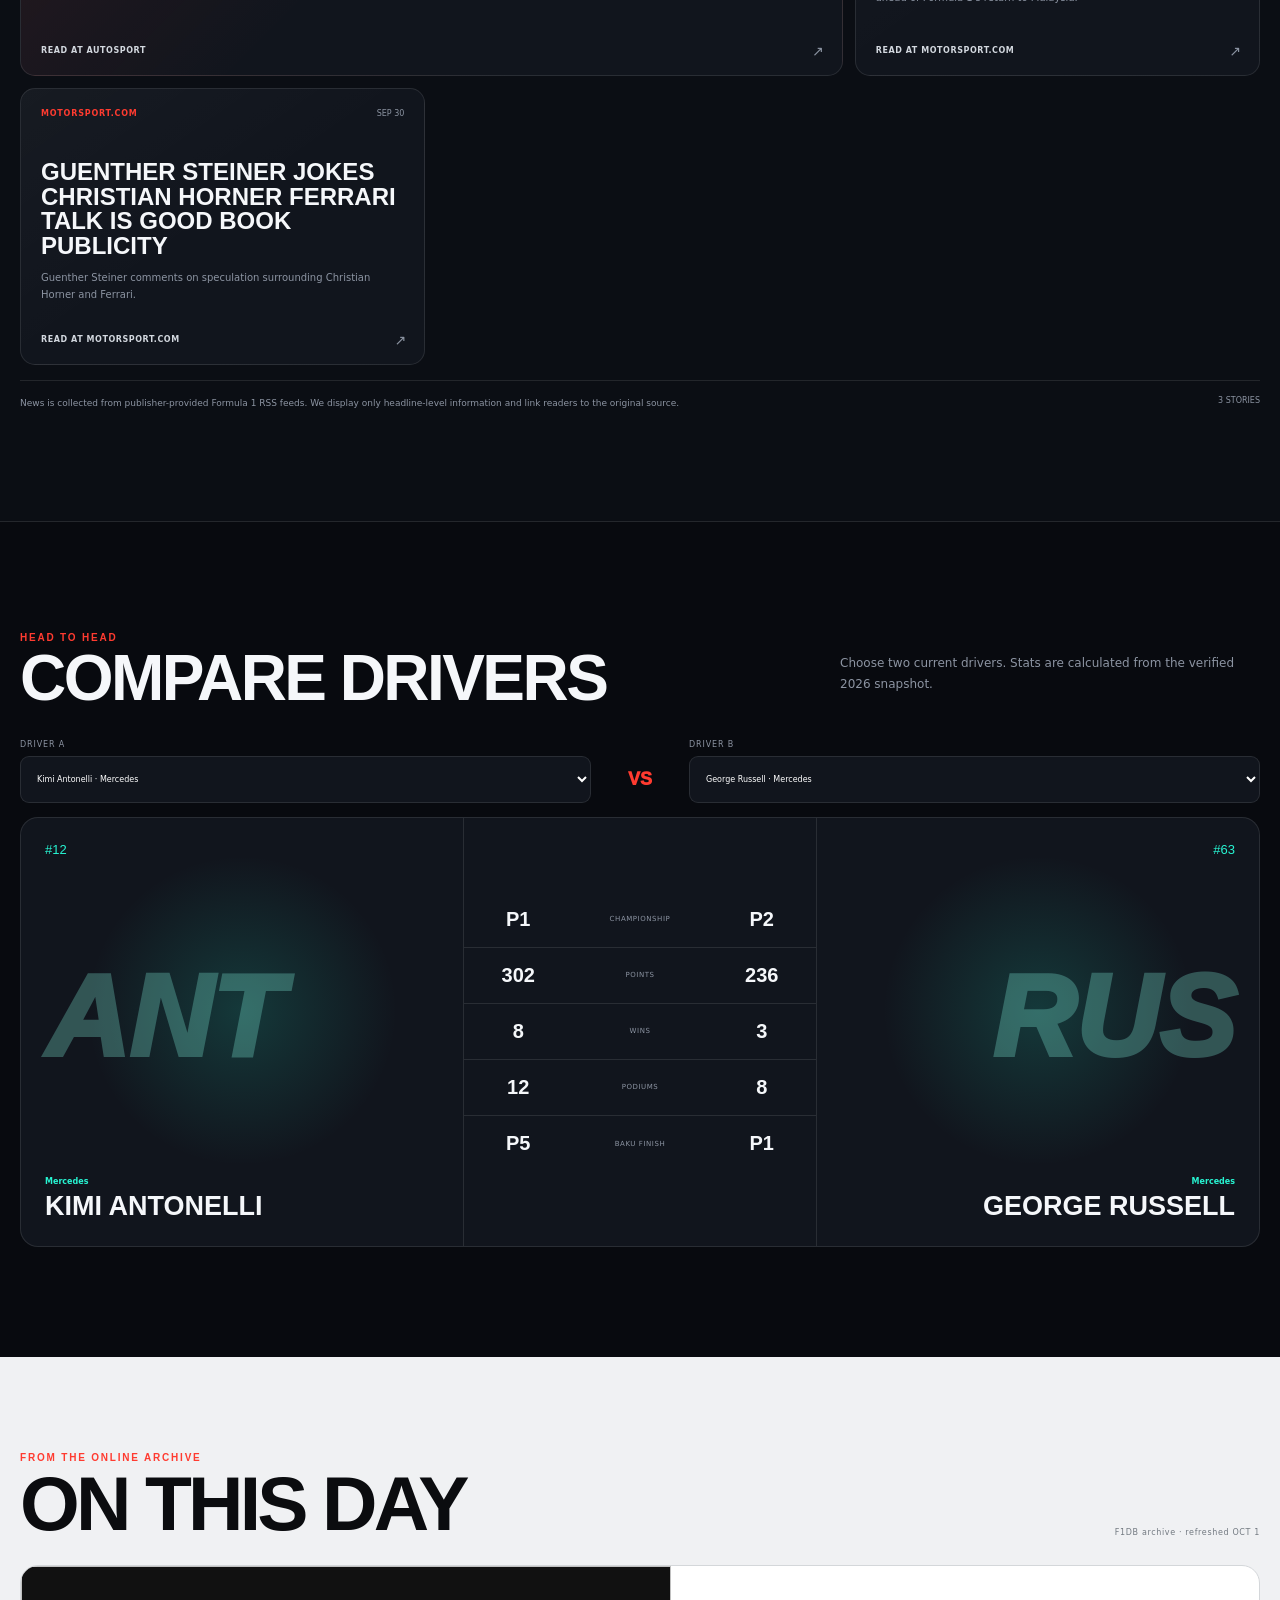
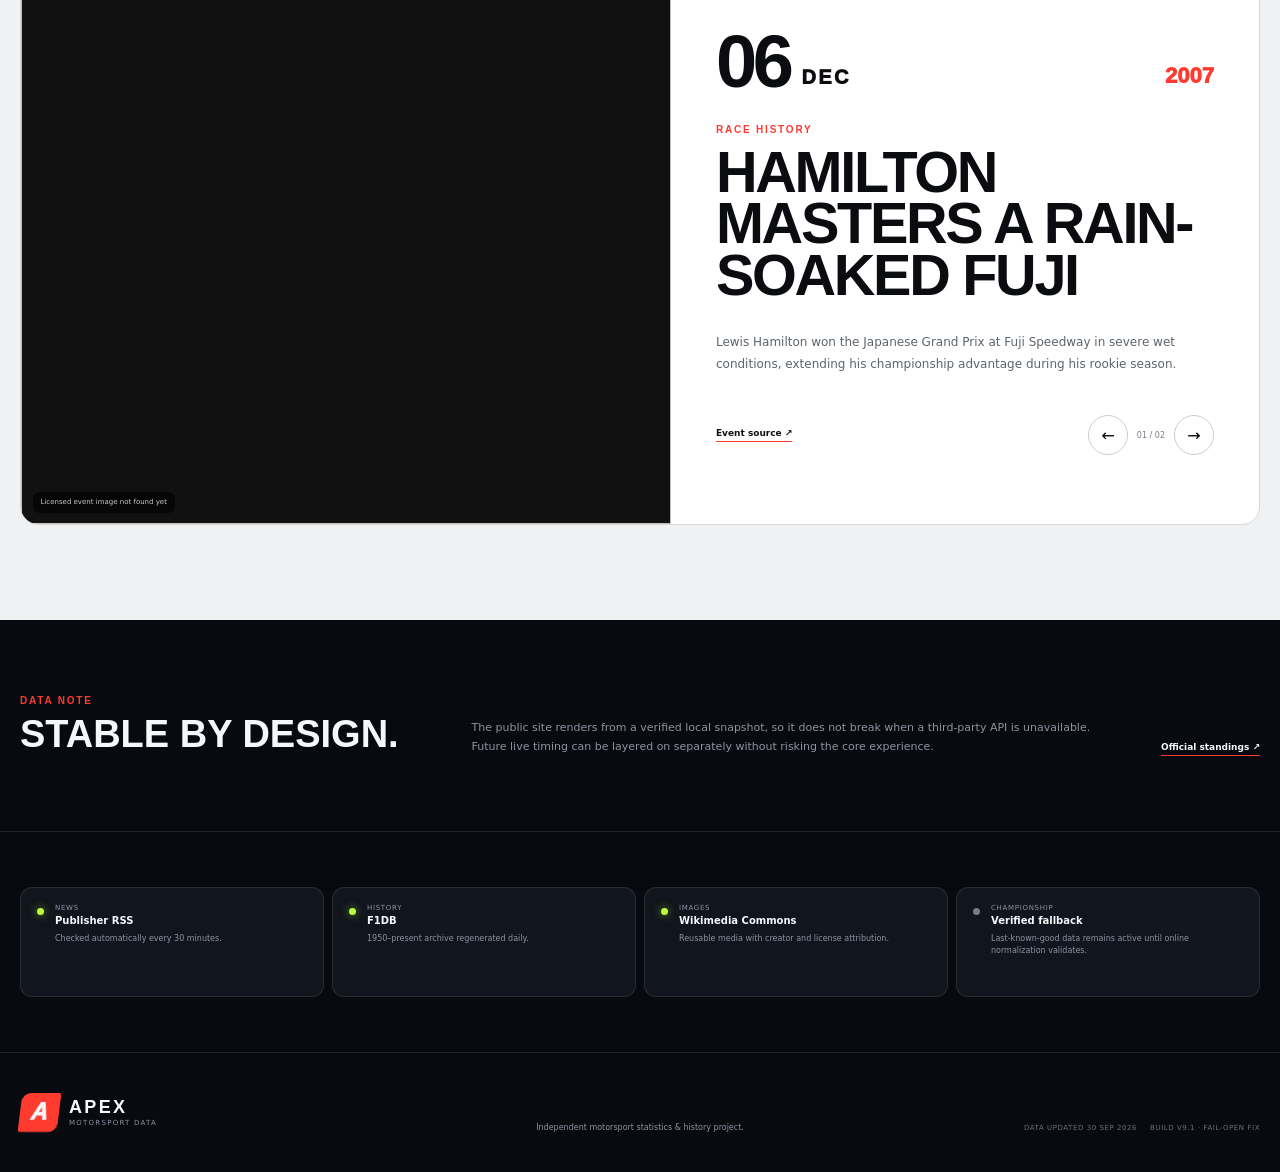
==== commit 04c28be1: "Add files via upload" ====
--- a/index.html
+++ b/index.html
@@ -6,7 +6,7 @@
   <meta name="theme-color" content="#080a0f">
   <meta name="description" content="Independent Formula racing statistics, race weekends and history.">
   <title>APEX — Motorsport Data</title>
-  <link rel="stylesheet" href="styles.css?v=9">
+  <link rel="stylesheet" href="styles.css?v=9.1">
 </head>
 <body>
   <div class="progress" id="progress"></div>
@@ -142,7 +142,7 @@
             </div>
           </article>
 
-          <div class="sessions reveal" id="sessionList"></div>
+          <div class="sessions reveal" id="sessionList"><article class="session-row next"><div class="session-short">FP1</div><div class="session-info"><small>10-02</small><strong>Practice 1</strong></div><div class="session-time"><strong>--:--</strong><span>NEXT</span></div></article><article class="session-row "><div class="session-short">FP2</div><div class="session-info"><small>10-02</small><strong>Practice 2</strong></div><div class="session-time"><strong>--:--</strong><span>UPCOMING</span></div></article><article class="session-row "><div class="session-short">FP3</div><div class="session-info"><small>10-03</small><strong>Practice 3</strong></div><div class="session-time"><strong>--:--</strong><span>UPCOMING</span></div></article><article class="session-row "><div class="session-short">Q</div><div class="session-info"><small>10-03</small><strong>Qualifying</strong></div><div class="session-time"><strong>--:--</strong><span>UPCOMING</span></div></article><article class="session-row "><div class="session-short">R</div><div class="session-info"><small>10-04</small><strong>Race</strong></div><div class="session-time"><strong>--:--</strong><span>UPCOMING</span></div></article></div>
         </div>
 
         <div class="weather reveal" id="weatherStrip"></div>
@@ -170,7 +170,7 @@
           <div class="standings-head">
             <span>POS</span><span>COMPETITOR</span><span>TEAM</span><span>PTS</span>
           </div>
-          <div id="standingsRows"></div>
+          <div id="standingsRows"><div class="standing-row"><span class="pos">01</span><div class="driver-cell"><i class="driver-color" style="--c:#27F4D2"></i><div class="driver-name"><strong>Kimi Antonelli</strong><small>#12 · ANT</small></div></div><span class="team-name">Mercedes</span><span class="pts">302<small>PTS</small></span></div><div class="standing-row"><span class="pos">02</span><div class="driver-cell"><i class="driver-color" style="--c:#27F4D2"></i><div class="driver-name"><strong>George Russell</strong><small>#63 · RUS</small></div></div><span class="team-name">Mercedes</span><span class="pts">236<small>PTS</small></span></div><div class="standing-row"><span class="pos">03</span><div class="driver-cell"><i class="driver-color" style="--c:#E80020"></i><div class="driver-name"><strong>Lewis Hamilton</strong><small>#44 · HAM</small></div></div><span class="team-name">Ferrari</span><span class="pts">199<small>PTS</small></span></div><div class="standing-row"><span class="pos">04</span><div class="driver-cell"><i class="driver-color" style="--c:#FF8000"></i><div class="driver-name"><strong>Lando Norris</strong><small>#1 · NOR</small></div></div><span class="team-name">McLaren</span><span class="pts">186<small>PTS</small></span></div><div class="standing-row"><span class="pos">05</span><div class="driver-cell"><i class="driver-color" style="--c:#E80020"></i><div class="driver-name"><strong>Charles Leclerc</strong><small>#16 · LEC</small></div></div><span class="team-name">Ferrari</span><span class="pts">179<small>PTS</small></span></div><div class="standing-row"><span class="pos">06</span><div class="driver-cell"><i class="driver-color" style="--c:#3671C6"></i><div class="driver-name"><strong>Max Verstappen</strong><small>#3 · VER</small></div></div><span class="team-name">Red Bull Racing</span><span class="pts">163<small>PTS</small></span></div><div class="standing-row"><span class="pos">07</span><div class="driver-cell"><i class="driver-color" style="--c:#FF8000"></i><div class="driver-name"><strong>Oscar Piastri</strong><small>#81 · PIA</small></div></div><span class="team-name">McLaren</span><span class="pts">120<small>PTS</small></span></div><div class="standing-row"><span class="pos">08</span><div class="driver-cell"><i class="driver-color" style="--c:#3671C6"></i><div class="driver-name"><strong>Isack Hadjar</strong><small>#6 · HAD</small></div></div><span class="team-name">Red Bull Racing</span><span class="pts">86<small>PTS</small></span></div><div class="standing-row"><span class="pos">09</span><div class="driver-cell"><i class="driver-color" style="--c:#6692FF"></i><div class="driver-name"><strong>Liam Lawson</strong><small>#30 · LAW</small></div></div><span class="team-name">Racing Bulls</span><span class="pts">59<small>PTS</small></span></div><div class="standing-row"><span class="pos">10</span><div class="driver-cell"><i class="driver-color" style="--c:#FF87BC"></i><div class="driver-name"><strong>Pierre Gasly</strong><small>#10 · GAS</small></div></div><span class="team-name">Alpine</span><span class="pts">41<small>PTS</small></span></div></div>
           <button class="show-more" id="showMore">Show all standings <span>↓</span></button>
         </div>
       </div>
@@ -184,11 +184,11 @@
             <span class="date-chip">26 SEP · BAKU</span>
           </div>
 
-          <div class="podium-grid" id="podium"></div>
+          <div class="podium-grid" id="podium"><article class="podium-card "><span class="place">P2</span><span class="num">#3</span><h3>Max Verstappen</h3><p>Red Bull Racing</p><strong class="gap">+0.196s</strong></article><article class="podium-card first"><span class="place">P1</span><span class="num">#63</span><h3>George Russell</h3><p>Mercedes</p><strong class="gap">1:38:02.143</strong></article><article class="podium-card "><span class="place">P3</span><span class="num">#6</span><h3>Isack Hadjar</h3><p>Red Bull Racing</p><strong class="gap">+10.704s</strong></article></div>
 
           <div class="result-table">
             <div class="result-table-head"><span>POS</span><span>DRIVER</span><span>TEAM</span><span>GAP</span><span>PTS</span></div>
-            <div id="resultRows"></div>
+            <div id="resultRows"><div class="result-row"><span class="rpos">1</span><span class="rdriver">George Russell</span><span class="rteam">Mercedes</span><span class="rgap">1:38:02.143</span><span class="rpts">25</span></div><div class="result-row"><span class="rpos">2</span><span class="rdriver">Max Verstappen</span><span class="rteam">Red Bull Racing</span><span class="rgap">+0.196s</span><span class="rpts">18</span></div><div class="result-row"><span class="rpos">3</span><span class="rdriver">Isack Hadjar</span><span class="rteam">Red Bull Racing</span><span class="rgap">+10.704s</span><span class="rpts">15</span></div><div class="result-row"><span class="rpos">4</span><span class="rdriver">Charles Leclerc</span><span class="rteam">Ferrari</span><span class="rgap">+14.136s</span><span class="rpts">12</span></div><div class="result-row"><span class="rpos">5</span><span class="rdriver">Kimi Antonelli</span><span class="rteam">Mercedes</span><span class="rgap">+14.512s</span><span class="rpts">10</span></div></div>
             <button class="show-more" id="toggleResults">Full top 10 <span>↓</span></button>
           </div>
         </div>
@@ -218,7 +218,7 @@
             <button data-race-filter="upcoming">Upcoming</button>
           </div>
         </div>
-        <div class="calendar-track reveal" id="calendarTrack"></div>
+        <div class="calendar-track reveal" id="calendarTrack"><article class="race-card "><div class="round"><span>ROUND 01</span><span class="">COMPLETE</span></div><div class="race-date">08<span>MAR</span></div><h3>Australian GP</h3><p>Australia</p><div class="winner">WINNER · <strong>George Russell</strong></div></article><article class="race-card "><div class="round"><span>ROUND 02</span><span class="">COMPLETE</span></div><div class="race-date">15<span>MAR</span></div><h3>Chinese GP</h3><p>China</p><div class="winner">WINNER · <strong>Kimi Antonelli</strong></div></article><article class="race-card "><div class="round"><span>ROUND 03</span><span class="">COMPLETE</span></div><div class="race-date">29<span>MAR</span></div><h3>Japanese GP</h3><p>Japan</p><div class="winner">WINNER · <strong>Kimi Antonelli</strong></div></article><article class="race-card "><div class="round"><span>ROUND 04</span><span class="">COMPLETE</span></div><div class="race-date">03<span>MAY</span></div><h3>Miami GP</h3><p>Miami</p><div class="winner">WINNER · <strong>Kimi Antonelli</strong></div></article><article class="race-card "><div class="round"><span>ROUND 05</span><span class="">COMPLETE</span></div><div class="race-date">24<span>MAY</span></div><h3>Canadian GP</h3><p>Canada</p><div class="winner">WINNER · <strong>Kimi Antonelli</strong></div></article><article class="race-card "><div class="round"><span>ROUND 06</span><span class="">COMPLETE</span></div><div class="race-date">07<span>JUN</span></div><h3>Monaco GP</h3><p>Monaco</p><div class="winner">WINNER · <strong>Kimi Antonelli</strong></div></article><article class="race-card "><div class="round"><span>ROUND 07</span><span class="">COMPLETE</span></div><div class="race-date">14<span>JUN</span></div><h3>Barcelona-Catalunya GP</h3><p>Barcelona-Catalunya</p><div class="winner">WINNER · <strong>Lewis Hamilton</strong></div></article><article class="race-card "><div class="round"><span>ROUND 08</span><span class="">COMPLETE</span></div><div class="race-date">28<span>JUN</span></div><h3>Austrian GP</h3><p>Austria</p><div class="winner">WINNER · <strong>George Russell</strong></div></article><article class="race-card "><div class="round"><span>ROUND 09</span><span class="">COMPLETE</span></div><div class="race-date">05<span>JUL</span></div><h3>British GP</h3><p>Great Britain</p><div class="winner">WINNER · <strong>Charles Leclerc</strong></div></article><article class="race-card "><div class="round"><span>ROUND 10</span><span class="">COMPLETE</span></div><div class="race-date">19<span>JUL</span></div><h3>Belgian GP</h3><p>Belgium</p><div class="winner">WINNER · <strong>Kimi Antonelli</strong></div></article><article class="race-card "><div class="round"><span>ROUND 11</span><span class="">COMPLETE</span></div><div class="race-date">26<span>JUL</span></div><h3>Hungarian GP</h3><p>Hungary</p><div class="winner">WINNER · <strong>Lando Norris</strong></div></article><article class="race-card "><div class="round"><span>ROUND 12</span><span class="">COMPLETE</span></div><div class="race-date">23<span>AUG</span></div><h3>Dutch GP</h3><p>Netherlands</p><div class="winner">WINNER · <strong>Lando Norris</strong></div></article><article class="race-card "><div class="round"><span>ROUND 13</span><span class="">COMPLETE</span></div><div class="race-date">06<span>SEP</span></div><h3>Italian GP</h3><p>Italy</p><div class="winner">WINNER · <strong>Kimi Antonelli</strong></div></article><article class="race-card "><div class="round"><span>ROUND 14</span><span class="">COMPLETE</span></div><div class="race-date">13<span>SEP</span></div><h3>Spanish GP</h3><p>Spain</p><div class="winner">WINNER · <strong>Kimi Antonelli</strong></div></article><article class="race-card "><div class="round"><span>ROUND 15</span><span class="">COMPLETE</span></div><div class="race-date">26<span>SEP</span></div><h3>Azerbaijan GP</h3><p>Azerbaijan</p><div class="winner">WINNER · <strong>George Russell</strong></div></article><article class="race-card next"><div class="round"><span>ROUND 16</span><span class="status">NEXT</span></div><div class="race-date">04<span>OCT</span></div><h3>Bahrain GP in Malaysia</h3><p>Malaysia</p><div class="winner">RACE PENDING</div></article><article class="race-card "><div class="round"><span>ROUND 17</span><span class="">UPCOMING</span></div><div class="race-date">11<span>OCT</span></div><h3>Singapore GP</h3><p>Singapore</p><div class="winner">RACE PENDING</div></article><article class="race-card "><div class="round"><span>ROUND 18</span><span class="">UPCOMING</span></div><div class="race-date">25<span>OCT</span></div><h3>United States GP</h3><p>United States</p><div class="winner">RACE PENDING</div></article><article class="race-card "><div class="round"><span>ROUND 19</span><span class="">UPCOMING</span></div><div class="race-date">01<span>NOV</span></div><h3>Mexico City GP</h3><p>Mexico</p><div class="winner">RACE PENDING</div></article><article class="race-card "><div class="round"><span>ROUND 20</span><span class="">UPCOMING</span></div><div class="race-date">08<span>NOV</span></div><h3>São Paulo GP</h3><p>Brazil</p><div class="winner">RACE PENDING</div></article><article class="race-card "><div class="round"><span>ROUND 21</span><span class="">UPCOMING</span></div><div class="race-date">21<span>NOV</span></div><h3>Las Vegas GP</h3><p>Las Vegas</p><div class="winner">RACE PENDING</div></article><article class="race-card "><div class="round"><span>ROUND 22</span><span class="">UPCOMING</span></div><div class="race-date">29<span>NOV</span></div><h3>Qatar GP</h3><p>Qatar</p><div class="winner">RACE PENDING</div></article><article class="race-card "><div class="round"><span>ROUND 23</span><span class="">UPCOMING</span></div><div class="race-date">06<span>DEC</span></div><h3>Abu Dhabi GP</h3><p>Abu Dhabi</p><div class="winner">RACE PENDING</div></article></div>
       </div>
     </section>
 
@@ -245,11 +245,7 @@
           <span>Headlines link directly to the original publisher.</span>
         </div>
 
-        <div class="news-grid reveal" id="newsGrid">
-          <article class="news-card news-loading">
-            <span>NEWS</span><h3>Loading latest Formula 1 headlines…</h3>
-          </article>
-        </div>
+        <div class="news-grid reveal" id="newsGrid"><a class="news-card featured" href="https://www.autosport.com/f1/news/as-mercedes-looks-to-deal-f1-2026-knockout-blow-will-its-driver-fight-reignite/10860324/" target="_blank" rel="noopener noreferrer"><div class="news-source-row"><span class="news-source">Autosport</span><span class="news-time">RECENT</span></div><h3>As Mercedes looks to deal F1 2026 knockout blow, will its driver fight reignite?</h3><p>Mercedes arrives in Malaysia with a major upgrade package as the championship fight between Kimi Antonelli and George Russell tightens.</p><span class="read-source">Read at Autosport</span></a><a class="news-card " href="https://www.motorsport.com/f1/news/george-russell-details-f1-drivers-langkawi-boys-trip-ahead-of-bahrain-gp-in-malaysia/10860341/" target="_blank" rel="noopener noreferrer"><div class="news-source-row"><span class="news-source">Motorsport.com</span><span class="news-time">RECENT</span></div><h3>George Russell details F1 drivers&#x27; Langkawi boys&#x27; trip ahead of Bahrain GP in Malaysia</h3><p>George Russell discusses the drivers&#x27; pre-race trip to Langkawi ahead of Formula 1&#x27;s return to Malaysia.</p><span class="read-source">Read at Motorsport.com</span></a><a class="news-card " href="https://www.motorsport.com/f1/news/guenther-steiner-jokes-christian-horner-ferrari-talk-is-good-book-publicity/10860349/" target="_blank" rel="noopener noreferrer"><div class="news-source-row"><span class="news-source">Motorsport.com</span><span class="news-time">RECENT</span></div><h3>Guenther Steiner jokes Christian Horner Ferrari talk is good book publicity</h3><p>Guenther Steiner comments on speculation surrounding Christian Horner and Ferrari.</p><span class="read-source">Read at Motorsport.com</span></a></div>
 
         <div class="news-footer reveal">
           <p>
@@ -274,7 +270,7 @@
           <label>DRIVER B<select id="compareB"></select></label>
         </div>
 
-        <div class="compare-board reveal" id="compareBoard"></div>
+        <div class="compare-board reveal" id="compareBoard"><article class="compare-driver" style="--c:#27F4D2"><span>#12</span><div class="big-code">ANT</div><small>Mercedes</small><h3>Kimi Antonelli</h3></article><div class="compare-metrics"><div class="metric-row"><b>P1</b><span>Championship</span><b>P2</b></div><div class="metric-row"><b>302</b><span>Points</span><b>236</b></div></div><article class="compare-driver right" style="--c:#27F4D2"><span>#63</span><div class="big-code">RUS</div><small>Mercedes</small><h3>George Russell</h3></article></div>
       </div>
     </section>
 
@@ -359,17 +355,17 @@
       <p>Independent motorsport statistics & history project.</p>
       <div class="footer-right">
         <span>DATA UPDATED 30 SEP 2026</span>
-        <span>BUILD V9 · ONLINE DATA + LICENSED MEDIA</span>
+        <span>BUILD V9.1 · FAIL-OPEN FIX</span>
       </div>
     </div>
   </footer>
 
-  <script src="data.js?v=9"></script>
-  <script src="online-data.js?v=9"></script>
-  <script src="news.js?v=9"></script>
-  <script src="history.js?v=9"></script>
-  <script src="media.js?v=9"></script>
-  <script src="data-status.js?v=9"></script>
-  <script src="app.js?v=9"></script>
+  <script src="data.js?v=9.1"></script>
+  <script src="online-data.js?v=9.1"></script>
+  <script src="news.js?v=9.1"></script>
+  <script src="history.js?v=9.1"></script>
+  <script src="media.js?v=9.1"></script>
+  <script src="data-status.js?v=9.1"></script>
+  <script src="app.js?v=9.1"></script>
 </body>
 </html>
--- a/styles.css
+++ b/styles.css
@@ -144,7 +144,7 @@
 .history-layout{display:grid;grid-template-columns:230px 1fr;gap:55px;align-items:center}.history-date strong{display:block;font-family:var(--display);font-size:140px;line-height:.75;letter-spacing:-.08em}.history-date span{display:block;margin-top:15px;font-family:var(--display);font-size:31px;font-weight:1000;letter-spacing:.14em}.history-card{position:relative;max-width:820px}.history-year{color:var(--red);font-family:var(--display);font-size:25px;font-weight:1000}.history-card h2{margin:11px 0 17px;font-family:var(--display);font-size:clamp(44px,5vw,72px);line-height:.88;text-transform:uppercase;letter-spacing:-.045em}.history-card>p:last-of-type{max-width:720px;color:#5b626a;line-height:1.8;font-size:12px}.history-controls{display:flex;align-items:center;gap:10px;margin-top:26px}.history-controls button{width:40px;height:40px;border:1px solid #ccd0d4;border-radius:50%;background:transparent}.history-controls span{color:#747a81;font-size:8px}
 .sources{padding:75px 0}.source-line{display:grid;grid-template-columns:.7fr 1.1fr auto;align-items:end;gap:35px}.source-line h2{margin:7px 0 0;font-family:var(--display);font-size:38px;text-transform:uppercase}.source-line>p{margin:0;color:var(--muted);font-size:11px;line-height:1.75}.text-link{font-size:9px;font-weight:900;border-bottom:1px solid var(--red);padding-bottom:3px}
 footer{padding:40px 0;border-top:1px solid var(--line)}.footer{display:grid;grid-template-columns:1fr auto 1fr;align-items:end;gap:25px}.footer>p{margin:0;color:var(--muted);font-size:8px;text-align:center}.footer-right{display:flex;justify-content:flex-end;gap:13px;color:#69717d;font-size:7px;letter-spacing:.08em}
-.reveal{opacity:0;transform:translateY(18px);transition:opacity .6s ease,transform .6s ease}.reveal.visible{opacity:1;transform:none}
+.reveal{opacity:1;transform:none}.reveal.visible{animation:apexFadeUp .45s ease both}@keyframes apexFadeUp{from{opacity:.01;transform:translateY(12px)}to{opacity:1;transform:none}}
 @media(max-width:980px){
   .nav{display:none;position:absolute;top:83px;left:0;right:0;padding:10px;border:1px solid var(--line);border-radius:13px;background:#0b0e14;flex-direction:column;align-items:stretch}.nav.open{display:flex}.nav a{padding:11px}.nav a.active::after{display:none}.icon-button{display:block}.snapshot{display:none}
   .hero{min-height:auto;padding:150px 0 95px}.hero-layout,.weekend-grid,.result-layout{grid-template-columns:1fr}.race-console{max-width:560px}.battle-card{position:relative;top:auto}.weather{grid-template-columns:1fr}.compare-board{grid-template-columns:1fr 1fr}.compare-metrics{grid-column:1/-1;grid-row:2;border-inline:0;border-top:1px solid var(--line)}.source-line{grid-template-columns:1fr 1fr}.source-line .text-link{grid-column:1/-1;width:max-content}.footer{grid-template-columns:1fr 1fr}.footer>p{display:none}
